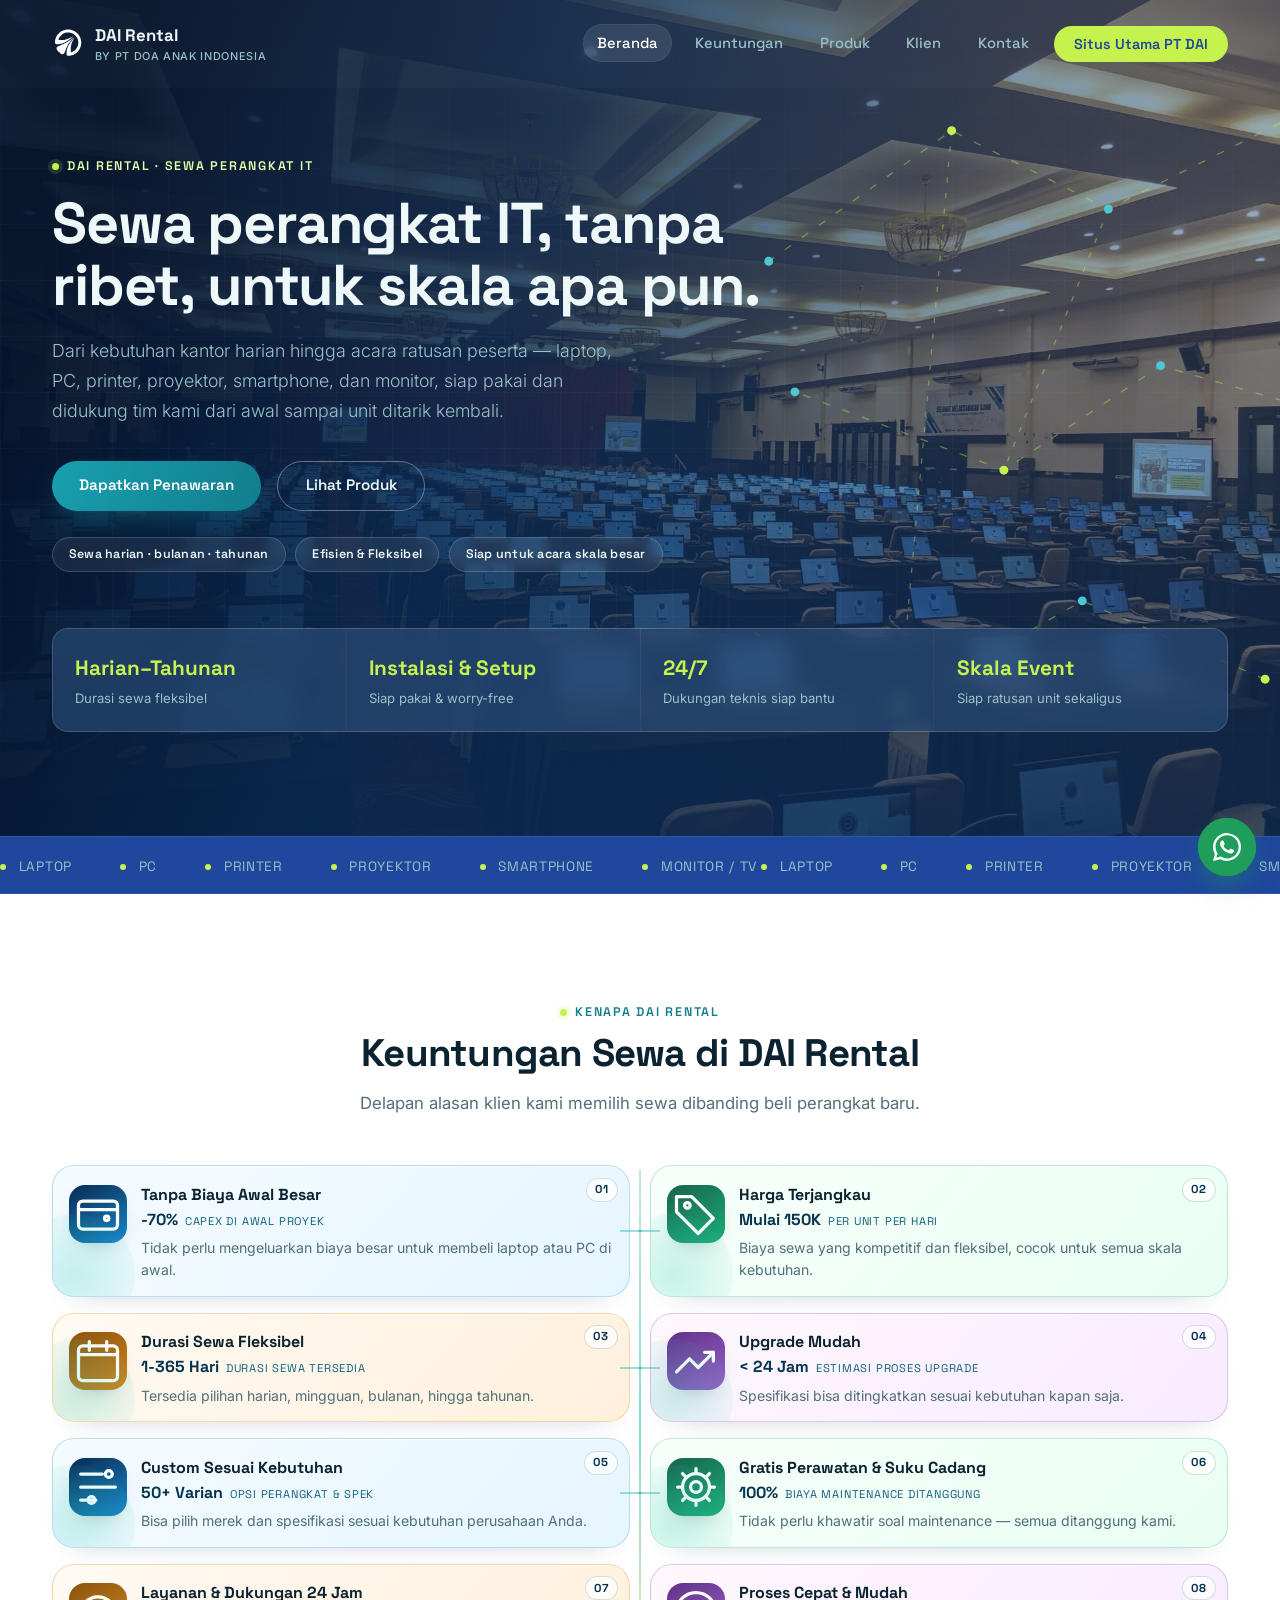
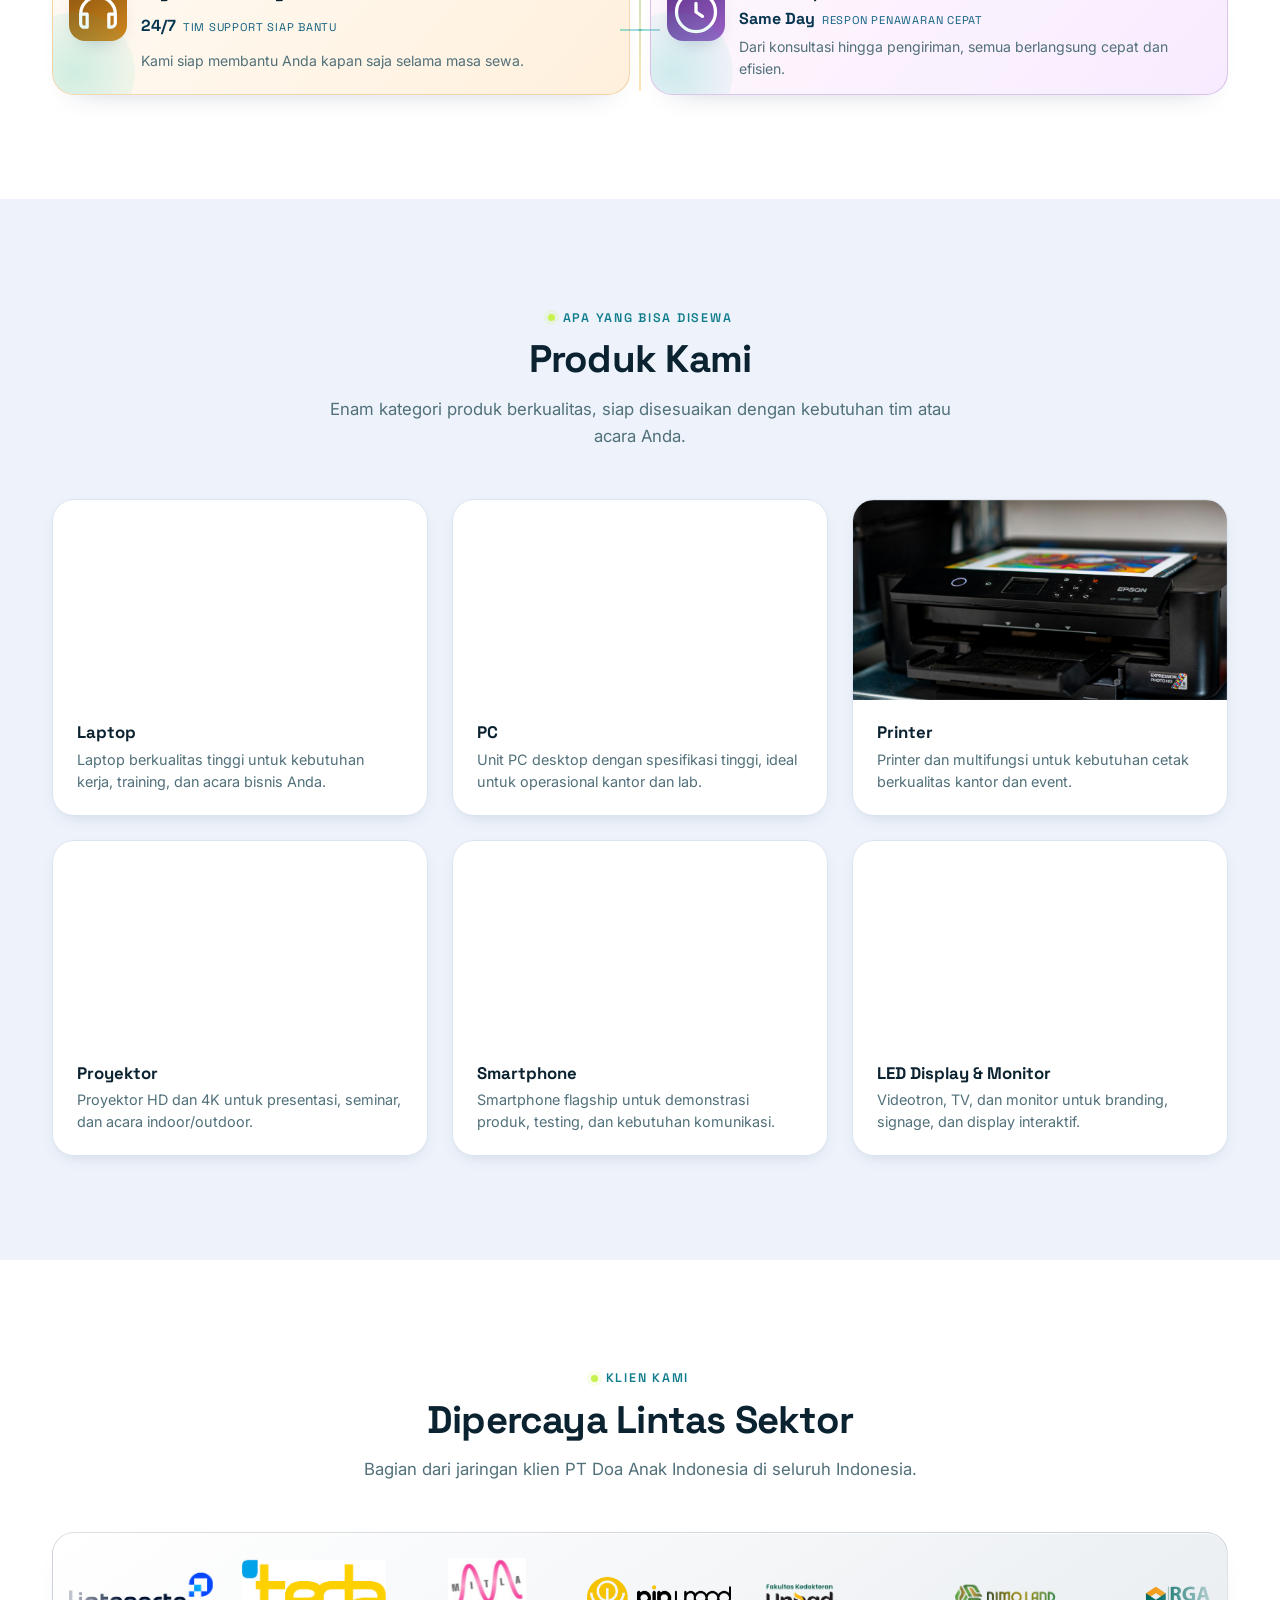
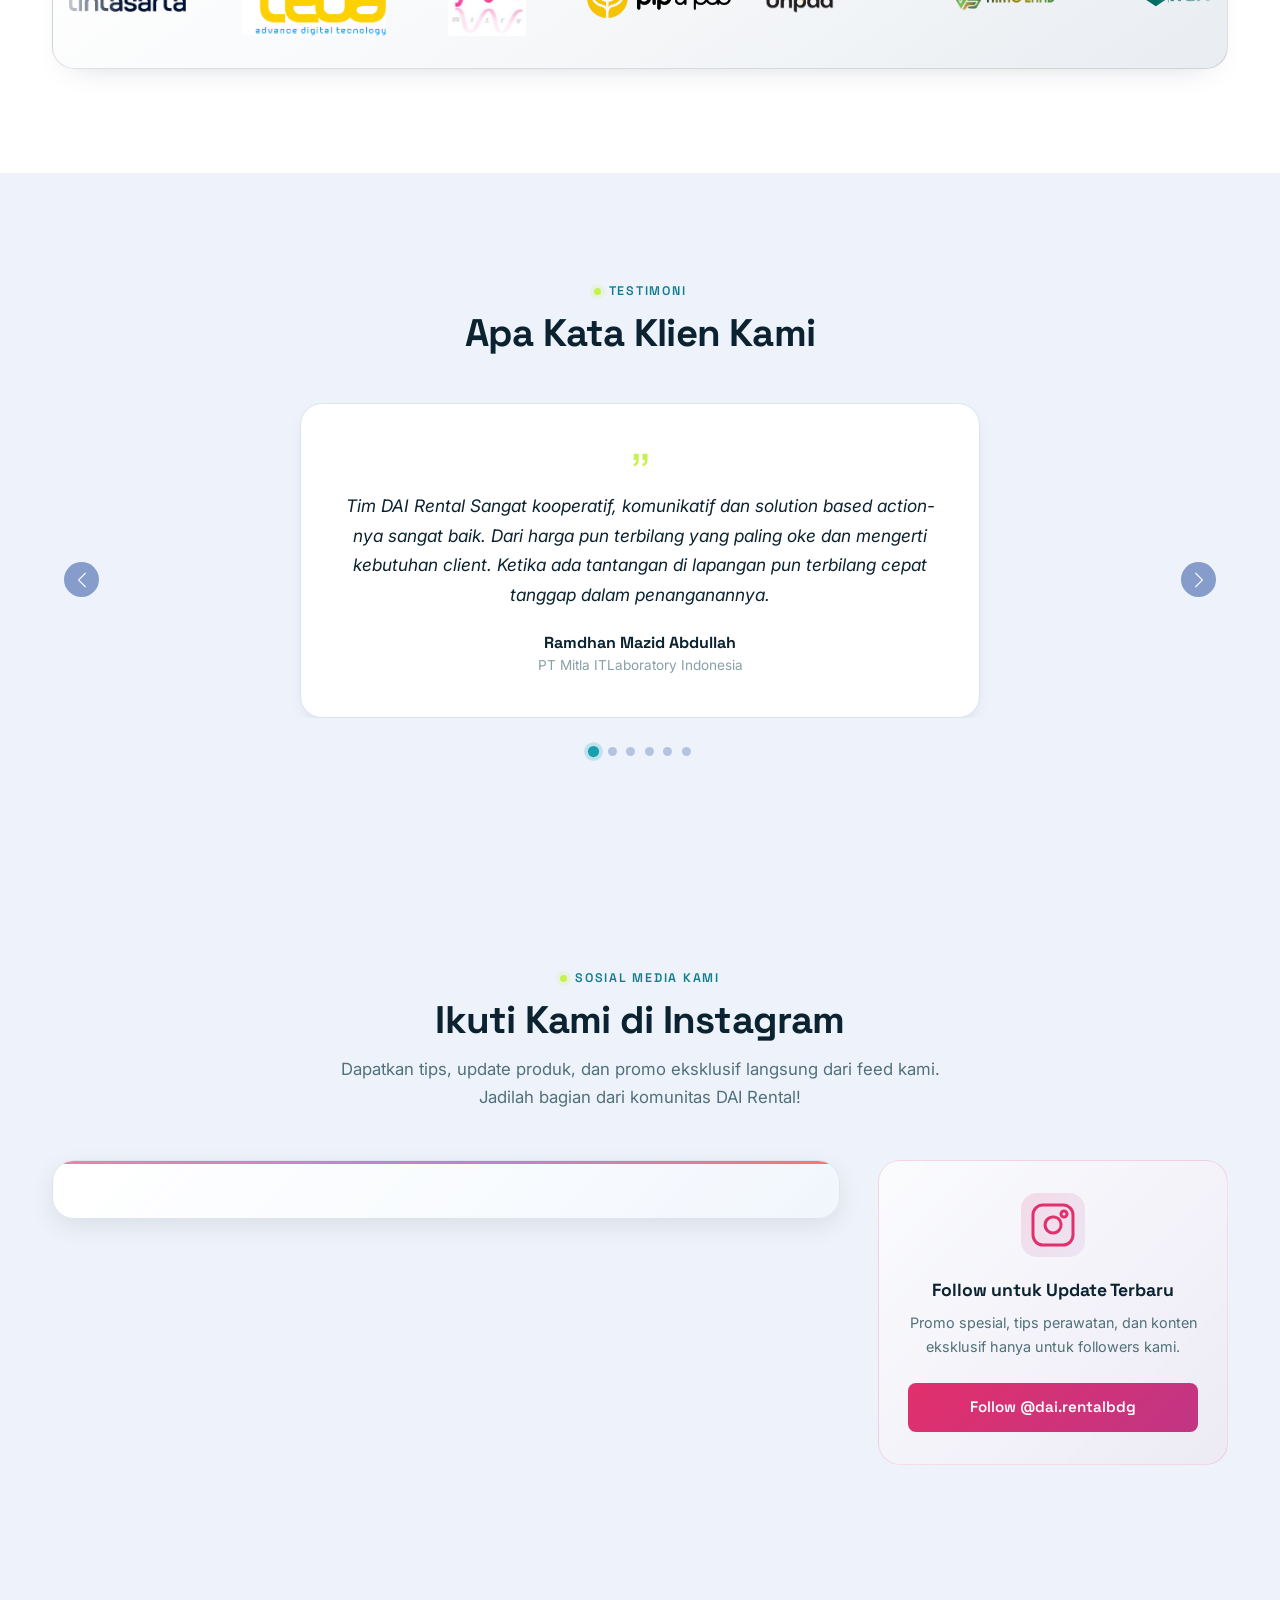
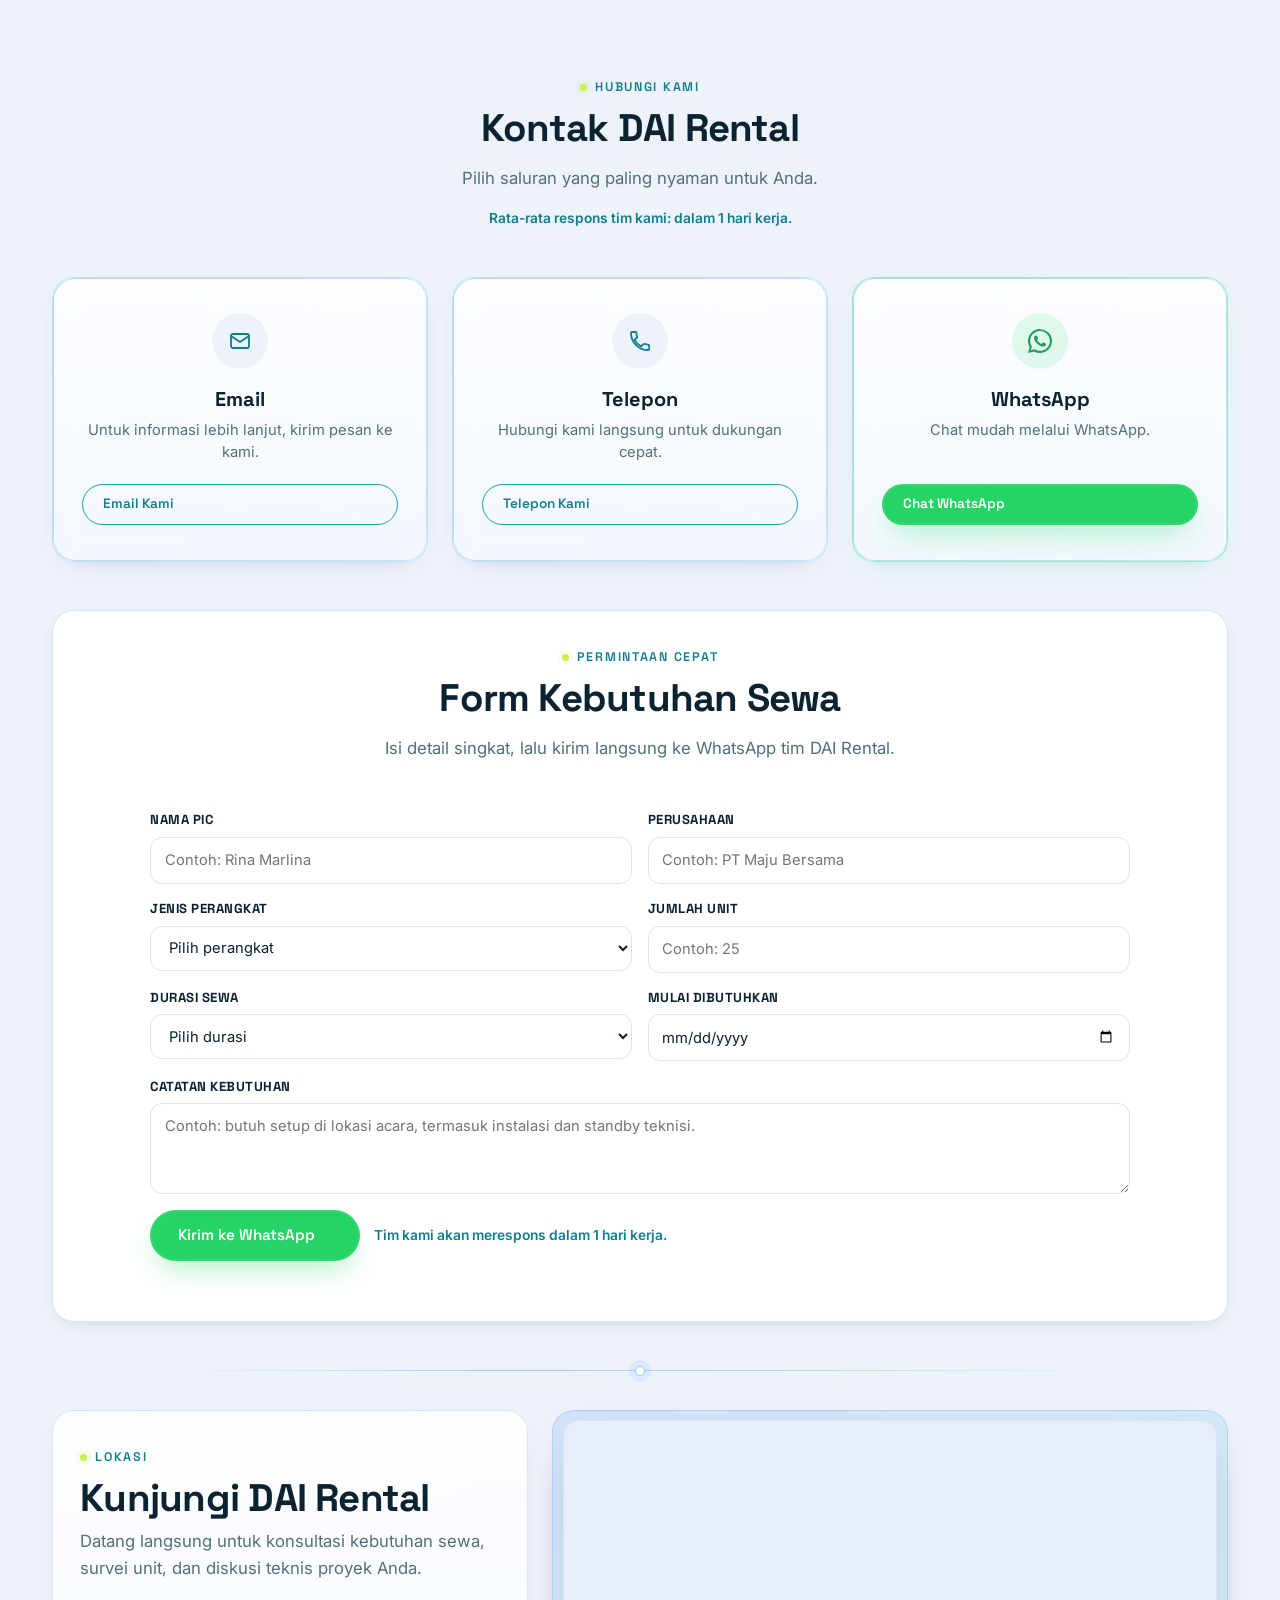
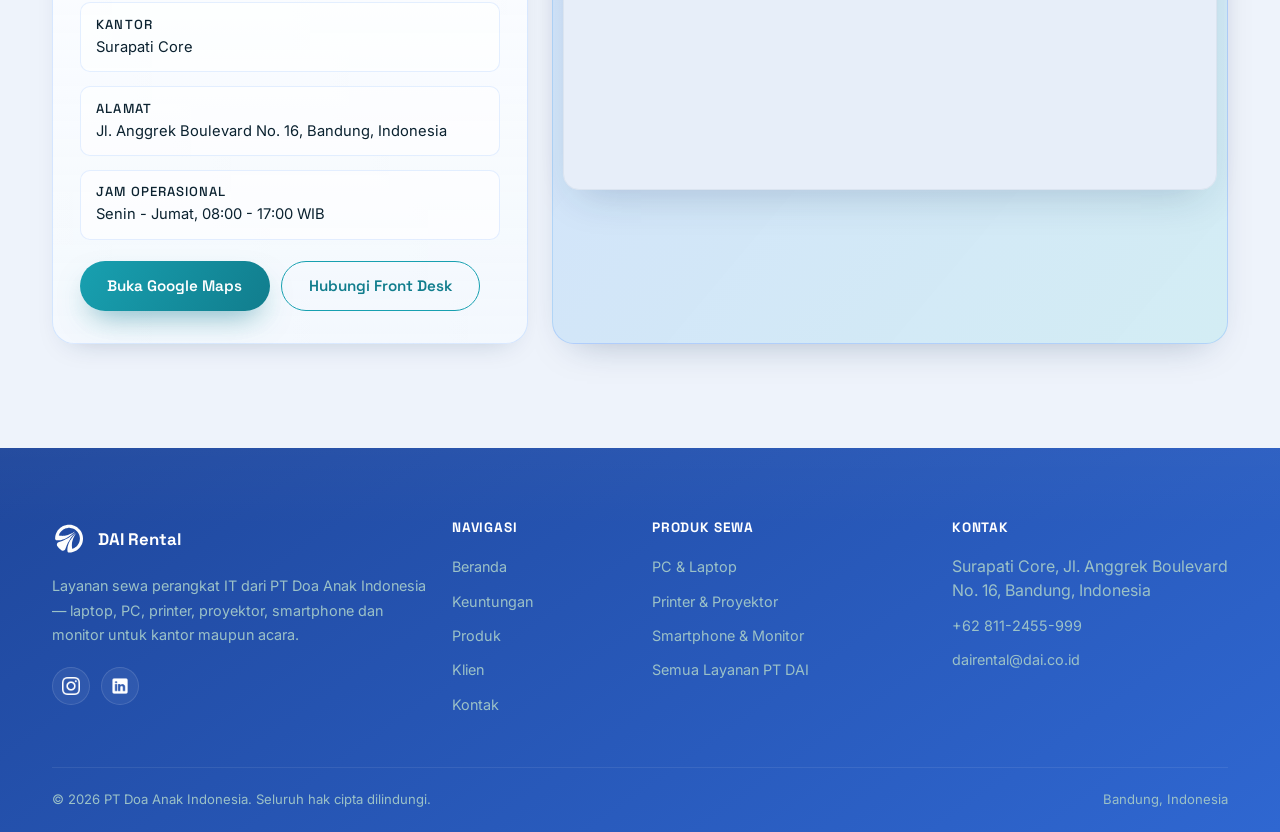
==== dairental.html @ af17e1f3 "Initial Commit" ====
<!DOCTYPE html>
<html lang="id">
<head>
<meta charset="UTF-8">
<meta name="viewport" content="width=device-width, initial-scale=1.0">
<meta name="description" content="Sewa perangkat IT seperti laptop, PC, printer, proyektor, smartphone dan monitor dari PT Doa Anak Indonesia. Sewa harian, bulanan, hingga tahunan di Bandung.">
<meta property="og:title" content="DAI Rental | PT Doa Anak Indonesia">
<meta property="og:description" content="Sewa perangkat IT dari PT DAI — solusi terpercaya untuk kantor dan acara Anda.">
<title>DAI Rental | Sewa Laptop, PC, Printer &amp; Proyektor — Harian, Bulanan, Tahunan</title>
<link rel="icon" href="assets/img/DAI Logo-01.png" type="image/x-icon">

<link rel="preconnect" href="https://fonts.googleapis.com">
<link rel="preconnect" href="https://fonts.gstatic.com" crossorigin>
<link href="https://cdn.jsdelivr.net/npm/bootstrap@5.3.3/dist/css/bootstrap.min.css" rel="stylesheet">
<link href="https://cdn.jsdelivr.net/npm/aos@2.3.4/dist/aos.css" rel="stylesheet">
<link rel="stylesheet" href="assets/css/main.css">
</head>
<body class="page-rental">
<a class="skip-link" href="#main">Lewati ke konten</a>

<!-- ============ NAVBAR ============ -->
<nav class="navbar navbar-expand-lg fixed-top dai-nav">
  <div class="container">
    <a class="navbar-brand" href="index.html">
      <img src="assets/img/Logo-DAI.svg" alt="Logo PT DAI" height="36">
      <span>DAI Rental<small>by PT Doa Anak Indonesia</small></span>
    </a>
    <button class="navbar-toggler" type="button" data-bs-toggle="collapse" data-bs-target="#navbarNav" aria-label="Toggle navigation">
      <span class="navbar-toggler-icon"></span>
    </button>
    <div class="collapse navbar-collapse" id="navbarNav">
      <ul class="navbar-nav ms-auto align-items-lg-center">
        <li class="nav-item"><a class="nav-link" href="#home">Beranda</a></li>
        <li class="nav-item"><a class="nav-link" href="#keuntungan">Keuntungan</a></li>
        <li class="nav-item"><a class="nav-link" href="#product">Produk</a></li>
        <li class="nav-item"><a class="nav-link" href="#clients">Klien</a></li>
        <li class="nav-item"><a class="nav-link" href="#contact">Kontak</a></li>
        <li class="nav-item"><a class="btn-cta" href="index.html">Situs Utama PT DAI</a></li>
      </ul>
    </div>
  </div>
</nav>

<main id="main">
<!-- ============ HERO ============ -->
<section id="home" class="hero">
  <div class="hero-bg-photo hero-overlay-rental" style="background-image:url('assets/img/rent.jpg');"></div>
  <div class="hero-grid"></div>
  <svg class="hero-net" viewBox="0 0 560 640" style="right:-30px; top:0; width:min(48vw,560px); height:100%; transform:scaleX(-1);" preserveAspectRatio="xMidYMid slice" aria-hidden="true">
    <path class="flow" d="M60 80 L220 160 L340 100 L480 200"/>
    <path class="flow" d="M40 320 L180 280 L300 360 L460 300"/>
    <path class="flow" d="M100 520 L240 460 L380 540 L500 480"/>
    <path d="M220 160 L300 360" stroke-dasharray="4 8"/>
    <path d="M340 100 L380 540" stroke-dasharray="4 8"/>
    <circle class="nd pulse" cx="60" cy="80" r="3.4"/>
    <circle class="nd alt pulse" cx="220" cy="160" r="3.4"/>
    <circle class="nd pulse" cx="340" cy="100" r="3.4"/>
    <circle class="nd alt pulse" cx="480" cy="200" r="3.4"/>
    <circle class="nd pulse" cx="40" cy="320" r="3.4"/>
    <circle class="nd alt pulse" cx="180" cy="280" r="3.4"/>
    <circle class="nd pulse" cx="300" cy="360" r="3.4"/>
    <circle class="nd alt pulse" cx="460" cy="300" r="3.4"/>
    <circle class="nd pulse" cx="100" cy="520" r="3.4"/>
    <circle class="nd alt pulse" cx="240" cy="460" r="3.4"/>
    <circle class="nd pulse" cx="380" cy="540" r="3.4"/>
    <circle class="nd alt pulse" cx="500" cy="480" r="3.4"/>
  </svg>

  <div class="container hero-inner">
    <div class="row">
      <div class="col-lg-8" data-aos="fade-up">
        <span class="eyebrow on-dark">DAI Rental · Sewa Perangkat IT</span>
        <h1>Sewa perangkat IT, tanpa ribet, untuk skala apa pun.</h1>
        <p class="lead">Dari kebutuhan kantor harian hingga acara ratusan peserta — laptop, PC, printer, proyektor, smartphone, dan monitor, siap pakai dan didukung tim kami dari awal sampai unit ditarik kembali.</p>
        <div class="hero-ctas">
          <a href="https://wa.me/628112455999" target="_blank" rel="noopener" class="btn btn-grad">Dapatkan Penawaran</a>
          <a href="#product" class="btn btn-outline-onDark">Lihat Produk</a>
        </div>
        <div class="hero-kicker-row">
          <span class="kicker-chip">Sewa harian · bulanan · tahunan</span>
          <span class="kicker-chip">Efisien &amp; Fleksibel</span>
          <span class="kicker-chip">Siap untuk acara skala besar</span>
        </div>
      </div>
    </div>

    <div class="stat-strip" data-aos="fade-up" data-aos-delay="100">
      <div class="stat-row">
        <div class="stat-cell">
          <div class="stat-num" style="font-size:1.3rem;">Harian–Tahunan</div>
          <div class="stat-label">Durasi sewa fleksibel</div>
        </div>
        <div class="stat-cell">
          <div class="stat-num" style="font-size:1.3rem;">Instalasi &amp; Setup</div>
          <div class="stat-label">Siap pakai &amp; worry-free</div>
        </div>
        <div class="stat-cell">
          <div class="stat-num" style="font-size:1.3rem;">24/7</div>
          <div class="stat-label">Dukungan teknis siap bantu</div>
        </div>
        <div class="stat-cell">
          <div class="stat-num" style="font-size:1.3rem;">Skala Event</div>
          <div class="stat-label">Siap ratusan unit sekaligus</div>
        </div>
      </div>
    </div>
  </div>
</section>

<div class="ticker-wrap" aria-hidden="true">
  <div class="ticker-track">
    <span>Laptop</span>
    <span>PC</span>
    <span>Printer</span>
    <span>Proyektor</span>
    <span>Smartphone</span>
    <span>Monitor / TV</span>
  </div>
</div>

<!-- ============ KEUNTUNGAN ============ -->
<section id="keuntungan" class="section">
  <div class="container">
    <div class="section-head center" data-aos="fade-up">
      <span class="eyebrow">Kenapa DAI Rental</span>
      <h2 class="section-title">Keuntungan Sewa di DAI Rental</h2>
      <p class="section-sub">Delapan alasan klien kami memilih sewa dibanding beli perangkat baru.</p>
    </div>

    <div class="page-rental__benefits-grid">
      <div class="benefit-item" data-aos="fade-up">
        <div class="benefit-card">
          <div class="benefit-icon">
            <svg width="52" height="52" viewBox="0 0 24 24" stroke="currentColor" stroke-width="1.5" stroke-linecap="round" stroke-linejoin="round" fill="none"><rect x="3" y="6" width="18" height="13" rx="2"/><path d="M3 10h18"/><circle cx="16" cy="14" r="1"/></svg>
          </div>
          <h6>Tanpa Biaya Awal Besar</h6>
          <div class="benefit-metric"><strong>-70%</strong><span>CapEx di awal proyek</span></div>
          <p>Tidak perlu mengeluarkan biaya besar untuk membeli laptop atau PC di awal.</p>
        </div>
      </div>
      <div class="benefit-item" data-aos="fade-up" data-aos-delay="60">
        <div class="benefit-card">
          <div class="benefit-icon">
            <svg width="52" height="52" viewBox="0 0 24 24" stroke="currentColor" stroke-width="1.5" stroke-linecap="round" stroke-linejoin="round" fill="none"><path d="M3 11V4h7l10 10-7 7L3 11z"/><circle cx="8" cy="8" r="1.3"/></svg>
          </div>
          <h6>Harga Terjangkau</h6>
          <div class="benefit-metric"><strong>Mulai 150K</strong><span>per unit per hari</span></div>
          <p>Biaya sewa yang kompetitif dan fleksibel, cocok untuk semua skala kebutuhan.</p>
        </div>
      </div>
      <div class="benefit-item" data-aos="fade-up" data-aos-delay="120">
        <div class="benefit-card">
          <div class="benefit-icon">
            <svg width="52" height="52" viewBox="0 0 24 24" stroke="currentColor" stroke-width="1.5" stroke-linecap="round" stroke-linejoin="round" fill="none"><rect x="3" y="5" width="18" height="16" rx="2"/><path d="M3 9h18M8 3v4M16 3v4"/></svg>
          </div>
          <h6>Durasi Sewa Fleksibel</h6>
          <div class="benefit-metric"><strong>1-365 Hari</strong><span>durasi sewa tersedia</span></div>
          <p>Tersedia pilihan harian, mingguan, bulanan, hingga tahunan.</p>
        </div>
      </div>
      <div class="benefit-item" data-aos="fade-up">
        <div class="benefit-card">
          <div class="benefit-icon">
            <svg width="52" height="52" viewBox="0 0 24 24" stroke="currentColor" stroke-width="1.5" stroke-linecap="round" stroke-linejoin="round" fill="none"><path d="M3 17l6-6 4 4 7-7"/><path d="M16 8h4v4"/></svg>
          </div>
          <h6>Upgrade Mudah</h6>
          <div class="benefit-metric"><strong>< 24 Jam</strong><span>estimasi proses upgrade</span></div>
          <p>Spesifikasi bisa ditingkatkan sesuai kebutuhan kapan saja.</p>
        </div>
      </div>
      <div class="benefit-item" data-aos="fade-up" data-aos-delay="60">
        <div class="benefit-card">
          <div class="benefit-icon">
            <svg width="52" height="52" viewBox="0 0 24 24" stroke="currentColor" stroke-width="1.5" stroke-linecap="round" stroke-linejoin="round" fill="none"><path d="M4 6h10M4 12h16M4 18h7"/><circle cx="17" cy="6" r="1.6"/><circle cx="9" cy="18" r="1.6"/></svg>
          </div>
          <h6>Custom Sesuai Kebutuhan</h6>
          <div class="benefit-metric"><strong>50+ Varian</strong><span>opsi perangkat & spek</span></div>
          <p>Bisa pilih merek dan spesifikasi sesuai kebutuhan perusahaan Anda.</p>
        </div>
      </div>
      <div class="benefit-item" data-aos="fade-up" data-aos-delay="120">
        <div class="benefit-card">
          <div class="benefit-icon">
            <svg width="52" height="52" viewBox="0 0 24 24" stroke="currentColor" stroke-width="1.5" stroke-linecap="round" stroke-linejoin="round" fill="none"><circle cx="12" cy="12" r="2.5"/><path d="M12 3.5v2.2M12 18.3v2.2M20.5 12h-2.2M5.7 12H3.5M18.2 5.8l-1.6 1.6M7.4 16.6l-1.6 1.6M18.2 18.2l-1.6-1.6M7.4 7.4L5.8 5.8"/><circle cx="12" cy="12" r="6.2"/></svg>
          </div>
          <h6>Gratis Perawatan &amp; Suku Cadang</h6>
          <div class="benefit-metric"><strong>100%</strong><span>biaya maintenance ditanggung</span></div>
          <p>Tidak perlu khawatir soal maintenance — semua ditanggung kami.</p>
        </div>
      </div>
      <div class="benefit-item" data-aos="fade-up">
        <div class="benefit-card">
          <div class="benefit-icon">
            <svg width="52" height="52" viewBox="0 0 24 24" stroke="currentColor" stroke-width="1.5" stroke-linecap="round" stroke-linejoin="round" fill="none"><path d="M4 13a8 8 0 1 1 16 0v4a2 2 0 0 1-2 2h-1v-6h3"/><path d="M4 17v-4h3v6H5a2 2 0 0 1-1-2z"/></svg>
          </div>
          <h6>Layanan &amp; Dukungan 24 Jam</h6>
          <div class="benefit-metric"><strong>24/7</strong><span>tim support siap bantu</span></div>
          <p>Kami siap membantu Anda kapan saja selama masa sewa.</p>
        </div>
      </div>
      <div class="benefit-item" data-aos="fade-up" data-aos-delay="60">
        <div class="benefit-card">
          <div class="benefit-icon">
            <svg width="52" height="52" viewBox="0 0 24 24" stroke="currentColor" stroke-width="1.5" stroke-linecap="round" stroke-linejoin="round" fill="none"><circle cx="12" cy="12" r="9"/><path d="M12 8v4l3 2"/></svg>
          </div>
          <h6>Proses Cepat &amp; Mudah</h6>
          <div class="benefit-metric"><strong>Same Day</strong><span>respon penawaran cepat</span></div>
          <p>Dari konsultasi hingga pengiriman, semua berlangsung cepat dan efisien.</p>
        </div>
      </div>
    </div>
  </div>
</section>

<!-- ============ PRODUK ============ -->
<section id="product" class="section section-alt">
  <div class="container">
    <div class="section-head center" data-aos="fade-up">
      <span class="eyebrow">Apa Yang Bisa Disewa</span>
      <h2 class="section-title">Produk Kami</h2>
      <p class="section-sub">Enam kategori produk berkualitas, siap disesuaikan dengan kebutuhan tim atau acara Anda.</p>
    </div>

    <div class="row g-4">
      <div class="col-md-6 col-lg-4" data-aos="fade-up">
        <div class="product-card">
          <div class="pc-media"><img src="assets/img/laptop_new.jpg" alt="Sewa Laptop" loading="lazy" decoding="async"></div>
          <div class="pc-body">
            <h5>Laptop</h5>
            <p>Laptop berkualitas tinggi untuk kebutuhan kerja, training, dan acara bisnis Anda.</p>
          </div>
        </div>
      </div>
      <div class="col-md-6 col-lg-4" data-aos="fade-up" data-aos-delay="60">
        <div class="product-card">
          <div class="pc-media"><img src="assets/img/pc_new.jpg" alt="Sewa PC" loading="lazy" decoding="async"></div>
          <div class="pc-body">
            <h5>PC</h5>
            <p>Unit PC desktop dengan spesifikasi tinggi, ideal untuk operasional kantor dan lab.</p>
          </div>
        </div>
      </div>
      <div class="col-md-6 col-lg-4" data-aos="fade-up" data-aos-delay="120">
        <div class="product-card">
          <div class="pc-media"><img src="assets/img/printer_new.jpg" alt="Sewa Printer" loading="lazy" decoding="async"></div>
          <div class="pc-body">
            <h5>Printer</h5>
            <p>Printer dan multifungsi untuk kebutuhan cetak berkualitas kantor dan event.</p>
          </div>
        </div>
      </div>
      <div class="col-md-6 col-lg-4" data-aos="fade-up" data-aos-delay="180">
        <div class="product-card">
          <div class="pc-media"><img src="assets/img/projector_new.jpg" alt="Sewa Proyektor" loading="lazy" decoding="async"></div>
          <div class="pc-body">
            <h5>Proyektor</h5>
            <p>Proyektor HD dan 4K untuk presentasi, seminar, dan acara indoor/outdoor.</p>
          </div>
        </div>
      </div>
      <div class="col-md-6 col-lg-4" data-aos="fade-up" data-aos-delay="240">
        <div class="product-card">
          <div class="pc-media"><img src="assets/img/smartphone_new.jpg" alt="Sewa Smartphone" loading="lazy" decoding="async"></div>
          <div class="pc-body">
            <h5>Smartphone</h5>
            <p>Smartphone flagship untuk demonstrasi produk, testing, dan kebutuhan komunikasi.</p>
          </div>
        </div>
      </div>
      <div class="col-md-6 col-lg-4" data-aos="fade-up" data-aos-delay="300">
        <div class="product-card">
          <div class="pc-media"><img src="assets/img/ledd.jpg" alt="Sewa LED Display Videotron TV Monitor" loading="lazy" decoding="async"></div>
          <div class="pc-body">
            <h5>LED Display &amp; Monitor</h5>
            <p>Videotron, TV, dan monitor untuk branding, signage, dan display interaktif.</p>
          </div>
        </div>
      </div>
    </div>
  </div>
</section>

<!-- ============ CLIENTS ============ -->
<section id="clients" class="section">
  <div class="container">
    <div class="section-head center" data-aos="fade-up">
      <span class="eyebrow">Klien Kami</span>
      <h2 class="section-title">Dipercaya Lintas Sektor</h2>
      <p class="section-sub">Bagian dari jaringan klien PT Doa Anak Indonesia di seluruh Indonesia.</p>
    </div>

    <div class="client-panel" data-aos="fade-up">
      <div class="scroll-row-wrapper">
        <div class="scroll-row">
          <div class="scroll-track">
            <img src="assets/img/clients/LA.png" alt="Lintasarta" loading="lazy">
            <img src="assets/img/clients/teda.png" alt="Teda" loading="lazy">
            <img src="assets/img/clients-dairental/mitla.jpg" alt="Mitla" loading="lazy">
            <img src="assets/img/clients-dairental/pip-logo.png" alt="PIP" loading="lazy">
            <img src="assets/img/clients-dairental/logo-fk-unpad.png" alt="FK Unpad" loading="lazy">
            <img src="assets/img/clients-dairental/nimo.png" alt="Nimo" loading="lazy">
            <img src="assets/img/clients-dairental/rga.png" alt="RGA" loading="lazy">
            <img src="assets/img/clients-dairental/krs.png" alt="KRS" loading="lazy">
            <img src="assets/img/clients-dairental/Barrans.svg" alt="Barrans" loading="lazy">
          </div>
        </div>
      </div>
    </div>
  </div>
</section>

<!-- ============ TESTIMONIAL ============ -->
<section id="testimonial" class="section section-alt">
  <div class="container">
    <div class="section-head center" data-aos="fade-up">
      <span class="eyebrow">Testimoni</span>
      <h2 class="section-title">Apa Kata Klien Kami</h2>
    </div>

    <div id="testimonialCarousel" class="carousel slide" data-bs-ride="carousel" data-bs-interval="5000" data-aos="fade-up">
      <div class="carousel-inner">
        <div class="carousel-item active">
          <div class="testi-card">
            <div class="testi-quote">
              <svg width="30" height="30" viewBox="0 0 24 24" fill="currentColor"><path d="M7 7h4v5c0 3-2 5-4 5v-2c1 0 2-1 2-3H7V7z"/><path d="M14 7h4v5c0 3-2 5-4 5v-2c1 0 2-1 2-3h-2V7z"/></svg>
            </div>
            <p class="quote"> Tim DAI Rental Sangat kooperatif, komunikatif dan solution based action-nya sangat baik. Dari harga pun terbilang yang paling oke dan mengerti kebutuhan client. Ketika ada tantangan di lapangan pun terbilang cepat tanggap dalam penanganannya.</p>
            <div class="name">Ramdhan Mazid Abdullah</div>
            <div class="org">PT Mitla ITLaboratory Indonesia</div>
          </div>
        </div>
        <div class="carousel-item">
          <div class="testi-card">
            <div class="testi-quote">
              <svg width="30" height="30" viewBox="0 0 24 24" fill="currentColor"><path d="M7 7h4v5c0 3-2 5-4 5v-2c1 0 2-1 2-3H7V7z"/><path d="M14 7h4v5c0 3-2 5-4 5v-2c1 0 2-1 2-3h-2V7z"/></svg>
            </div>
            <p class="quote">Sebagai user DAI Rental, KRS sangat puas bekerja sama. Produk laptopnya sesuai spek dan kondisi mulus, harga sewanya kompetitif, pelayanan timnya responsif & ramah. Untuk aftersales/support juga cepat tanggap saat kami butuh bantuan teknis. Sangat direkomendasikan untuk kebutuhan sewa laptop.</p>
            <div class="name">Angelita</div>
            <div class="org">PT Kasih Rajawali Sejahtera</div>
          </div>
        </div>
        <div class="carousel-item">
          <div class="testi-card">
            <div class="testi-quote">
              <svg width="30" height="30" viewBox="0 0 24 24" fill="currentColor"><path d="M7 7h4v5c0 3-2 5-4 5v-2c1 0 2-1 2-3H7V7z"/><path d="M14 7h4v5c0 3-2 5-4 5v-2c1 0 2-1 2-3h-2V7z"/></svg>
            </div>
            <p class="quote">Semuanya oke, terutama pelayanannya DAI Rental oke pisan.</p>
            <div class="name">Ina Mariyana</div>
            <div class="org">Fakultas Kedokteran Unpad</div>
          </div>
        </div>
        <div class="carousel-item">
          <div class="testi-card">
            <div class="testi-quote">
              <svg width="30" height="30" viewBox="0 0 24 24" fill="currentColor"><path d="M7 7h4v5c0 3-2 5-4 5v-2c1 0 2-1 2-3H7V7z"/><path d="M14 7h4v5c0 3-2 5-4 5v-2c1 0 2-1 2-3h-2V7z"/></svg>
            </div>
            <p class="quote">Untuk product DAI Rental oke ya sesuai dengan yang kita minta, untuk harga juga masih terjangkau, dan kualitas pelayanan dan support after salesnya sih yang mantep bgt. Kalo kita butuh percepatan dan urgent butuh replace laptop, mudah bgt dan sangat full support. All teamnya best bgt. Thank you.</p>
            <div class="name">Mega Nur Khotimah</div>
            <div class="org">PT Aplikanusa Lintasarta</div>
          </div>
        </div>
        <div class="carousel-item">
          <div class="testi-card">
            <div class="testi-quote">
              <svg width="30" height="30" viewBox="0 0 24 24" fill="currentColor"><path d="M7 7h4v5c0 3-2 5-4 5v-2c1 0 2-1 2-3H7V7z"/><path d="M14 7h4v5c0 3-2 5-4 5v-2c1 0 2-1 2-3h-2V7z"/></svg>
            </div>
            <p class="quote">PT RGA sangat puas dengan layanan sewa laptop yang diberikan oleh DAI Rental. Laptop yang disediakan memiliki kondisi yang sangat baik, spesifikasi sesuai kebutuhan, serta siap digunakan tanpa kendala. Proses pengiriman dan instalasi berlangsung tepat waktu, didukung oleh tim yang profesional, responsif, dan komunikatif dalam menangani setiap kebutuhan kami. Selama masa penggunaan, kualitas perangkat tetap terjaga dengan baik dan dukungan teknis yang diberikan sangat membantu apabila diperlukan. Pelayanan yang cepat, ramah, dan berorientasi pada kepuasan pelanggan menjadi nilai tambah yang kami apresiasi. Kami merekomendasikan DAI Rental sebagai mitra terpercaya untuk kebutuhan sewa laptop perusahaan. Terima kasih atas pelayanan yang sangat memuaskan. Rating: &#9733;&#9733;&#9733;&#9733;&#9733; (5/5).</p>
            <div class="name">Luhtfi Nur Yusran</div>
            <div class="org">PT Reksa Griya Antam</div>
          </div>
        </div>
        <div class="carousel-item">
          <div class="testi-card">
            <div class="testi-quote">
              <svg width="30" height="30" viewBox="0 0 24 24" fill="currentColor"><path d="M7 7h4v5c0 3-2 5-4 5v-2c1 0 2-1 2-3H7V7z"/><path d="M14 7h4v5c0 3-2 5-4 5v-2c1 0 2-1 2-3h-2V7z"/></svg>
            </div>
            <p class="quote">Mewakili tim PIP, kami sangat merekomendasikan layanan penyewaan laptop dari DAI Rental. Kami menerima unit laptop dengan kualitas yang sangat baik, rapi, dan bersih. Selama masa penyewaan, perangkat dapat digunakan dengan maksimal dan hampir tidak ada kendala teknis sama sekali. Kami juga sangat mengapresiasi pelayanan dari tim DAI Rental. Para PIC melayani dengan sangat ramah, baik, dan sopan. Dukungan aftersales juga luar biasa; teknisi sangat responsif, cekatan, dan ahli di bidangnya. Ditambah lagi, harga sewa yang ditawarkan cukup murah dan sangat terjangkau untuk menunjang berbagai kebutuhan operasional kantor.</p>
            <div class="name">Muhammad Luthfi Ramadhan</div>
            <div class="org">PT Pijar Integra Psikologi Unpad</div>
          </div>
        </div>
      </div>
      <div class="carousel-indicators">
        <button type="button" data-bs-target="#testimonialCarousel" data-bs-slide-to="0" class="active" aria-current="true" aria-label="Testimoni 1"></button>
        <button type="button" data-bs-target="#testimonialCarousel" data-bs-slide-to="1" aria-label="Testimoni 2"></button>
        <button type="button" data-bs-target="#testimonialCarousel" data-bs-slide-to="2" aria-label="Testimoni 3"></button>
        <button type="button" data-bs-target="#testimonialCarousel" data-bs-slide-to="3" aria-label="Testimoni 4"></button>
        <button type="button" data-bs-target="#testimonialCarousel" data-bs-slide-to="4" aria-label="Testimoni 5"></button>
        <button type="button" data-bs-target="#testimonialCarousel" data-bs-slide-to="5" aria-label="Testimoni 6"></button>
      </div>
      <button class="carousel-control-prev" type="button" data-bs-target="#testimonialCarousel" data-bs-slide="prev">
        <span class="carousel-control-prev-icon" aria-hidden="true"></span>
        <span class="visually-hidden">Sebelumnya</span>
      </button>
      <button class="carousel-control-next" type="button" data-bs-target="#testimonialCarousel" data-bs-slide="next">
        <span class="carousel-control-next-icon" aria-hidden="true"></span>
        <span class="visually-hidden">Berikutnya</span>
      </button>
    </div>
  </div>
</section>

<!-- ============ INSTAGRAM ============ -->
<section id="instagram" class="section section-alt">
  <div class="container">
    <div class="section-head center" data-aos="fade-up">
      <span class="eyebrow">Sosial Media Kami</span>
      <h2 class="section-title">Ikuti Kami di Instagram</h2>
      <p class="section-sub">Dapatkan tips, update produk, dan promo eksklusif langsung dari feed kami. Jadilah bagian dari komunitas DAI Rental!</p>
    </div>
    <div class="page-rental__instagram-wrapper" data-aos="fade-up">
      <div class="ig-panel">
        <script src="https://static.elfsight.com/platform/platform.js" async></script>
        <div class="elfsight-app-0317ec76-8f4c-4ab8-8a18-1358bdfbc14c" data-elfsight-app-lazy></div>
      </div>
      <div class="ig-cta" data-aos="fade-up" data-aos-delay="200">
        <div class="ig-cta-card">
          <div class="ig-cta-icon">
            <svg width="48" height="48" viewBox="0 0 24 24" fill="none" stroke="currentColor" stroke-width="1.5" stroke-linecap="round" stroke-linejoin="round"><rect x="2" y="2" width="20" height="20" rx="5" ry="5"/><path d="M16 11.37A4 4 0 1 1 12.63 8 4 4 0 0 1 16 11.37z"/><circle cx="17.5" cy="6.5" r="1.5"/></svg>
          </div>
          <h6>Follow untuk Update Terbaru</h6>
          <p>Promo spesial, tips perawatan, dan konten eksklusif hanya untuk followers kami.</p>
          <a href="https://www.instagram.com/dai.rentalbdg/" target="_blank" rel="noopener" class="btn btn-ig">Follow @dai.rentalbdg</a>
        </div>
      </div>
    </div>
  </div>
</section>

<!-- ============ CONTACT ============ -->
<section id="contact" class="section section-alt">
  <div class="container">
    <div class="section-head center" data-aos="fade-up">
      <span class="eyebrow">Hubungi Kami</span>
      <h2 class="section-title">Kontak DAI Rental</h2>
      <p class="section-sub">Pilih saluran yang paling nyaman untuk Anda.</p>
      <p class="contact-response-note">Rata-rata respons tim kami: dalam 1 hari kerja.</p>
    </div>

    <div class="row g-4 justify-content-center">
      <div class="col-md-4" data-aos="fade-up">
        <div class="contact-card">
          <div class="contact-icon">
            <svg width="24" height="24" viewBox="0 0 24 24" stroke="currentColor" stroke-width="1.8" stroke-linecap="round" stroke-linejoin="round" fill="none"><rect x="3" y="5" width="18" height="14" rx="2"/><path d="M3 7l9 6 9-6"/></svg>
          </div>
          <h5>Email</h5>
          <p>Untuk informasi lebih lanjut, kirim pesan ke kami.</p>
          <a href="mailto:dairental@dai.co.id" class="btn btn-outline-brand btn-sm">Email Kami</a>
        </div>
      </div>
      <div class="col-md-4" data-aos="fade-up" data-aos-delay="80">
        <div class="contact-card">
          <div class="contact-icon">
            <svg width="24" height="24" viewBox="0 0 24 24" stroke="currentColor" stroke-width="1.8" stroke-linecap="round" stroke-linejoin="round" fill="none"><path d="M6.6 10.8a15 15 0 0 0 6.6 6.6l2.2-2.2a1 1 0 0 1 1.1-.23c1.1.4 2.4.6 3.7.6.6 0 1 .4 1 1V20a1 1 0 0 1-1 1C10.6 21 3 13.4 3 4a1 1 0 0 1 1-1h3.5c.6 0 1 .4 1 1 0 1.3.2 2.6.6 3.7a1 1 0 0 1-.23 1.1z"/></svg>
          </div>
          <h5>Telepon</h5>
          <p>Hubungi kami langsung untuk dukungan cepat.</p>
          <a href="tel:+628112455999" class="btn btn-outline-brand btn-sm">Telepon Kami</a>
        </div>
      </div>
      <div class="col-md-4" data-aos="fade-up" data-aos-delay="160">
        <div class="contact-card contact-card-primary">
          <div class="contact-icon">
            <svg width="24" height="24" viewBox="0 0 24 24" fill="currentColor" aria-hidden="true"><path d="M17.472 14.382c-.297-.149-1.758-.867-2.03-.967-.273-.099-.471-.148-.67.15-.197.297-.767.966-.94 1.164-.173.199-.347.223-.644.075-.297-.15-1.255-.462-2.39-1.475-.883-.788-1.48-1.761-1.653-2.059-.173-.297-.018-.458.13-.606.134-.133.297-.347.446-.521.151-.172.2-.296.3-.495.099-.198.05-.372-.025-.521-.075-.148-.669-1.611-.916-2.206-.242-.579-.487-.501-.669-.51-.173-.008-.371-.01-.57-.01-.198 0-.52.074-.792.372s-1.04 1.016-1.04 2.479 1.065 2.876 1.213 3.074c.149.198 2.095 3.2 5.076 4.487.709.306 1.263.489 1.694.625.712.227 1.36.195 1.872.118.571-.085 1.758-.719 2.006-1.413.248-.695.248-1.29.173-1.414-.074-.123-.272-.198-.57-.347m-5.421 7.403h-.004a9.87 9.87 0 0 1-5.031-1.378l-.361-.214-3.741.982.998-3.648-.235-.374a9.85 9.85 0 0 1-1.51-5.26c.001-5.45 4.436-9.884 9.887-9.884 2.64 0 5.122 1.03 6.988 2.898a9.869 9.869 0 0 1 2.894 6.99c-.003 5.45-4.437 9.883-9.885 9.883M20.54 3.488A17.41 17.41 0 0 0 12.01 0C5.382 0 .001 5.383 0 12.012c0 2.112.553 4.18 1.604 5.997L0 24l6.11-1.603a11.95 11.95 0 0 0 5.9 1.5h.005c6.628 0 12.01-5.382 12.01-12.013 0-3.206-1.248-6.223-3.516-8.49"/></svg>
          </div>
          <h5>WhatsApp</h5>
          <p>Chat mudah melalui WhatsApp.</p>
          <a href="https://wa.me/628112455999" target="_blank" rel="noopener" class="btn btn-wa btn-sm">Chat WhatsApp</a>
        </div>
      </div>
    </div>

    <div class="rental-form-shell mt-5" data-aos="fade-up">
      <div class="section-head center">
        <span class="eyebrow">Permintaan Cepat</span>
        <h2 class="section-title">Form Kebutuhan Sewa</h2>
        <p class="section-sub">Isi detail singkat, lalu kirim langsung ke WhatsApp tim DAI Rental.</p>
      </div>
      <form id="rentalLeadForm" class="rental-form" novalidate>
        <div class="rental-form-grid">
          <div class="rental-field">
            <label for="leadName">Nama PIC</label>
            <input id="leadName" name="leadName" type="text" required placeholder="Contoh: Rina Marlina">
          </div>
          <div class="rental-field">
            <label for="leadCompany">Perusahaan</label>
            <input id="leadCompany" name="leadCompany" type="text" required placeholder="Contoh: PT Maju Bersama">
          </div>
          <div class="rental-field">
            <label for="leadDevice">Jenis Perangkat</label>
            <select id="leadDevice" name="leadDevice" required>
              <option value="" selected disabled>Pilih perangkat</option>
              <option value="PC / Laptop">PC / Laptop</option>
              <option value="Printer / Proyektor">Printer / Proyektor</option>
              <option value="Smartphone / Monitor">Smartphone / Monitor</option>
              <option value="Lainnya">Lainnya</option>
            </select>
          </div>
          <div class="rental-field">
            <label for="leadQty">Jumlah Unit</label>
            <input id="leadQty" name="leadQty" type="number" min="1" required placeholder="Contoh: 25">
          </div>
          <div class="rental-field">
            <label for="leadDuration">Durasi Sewa</label>
            <select id="leadDuration" name="leadDuration" required>
              <option value="" selected disabled>Pilih durasi</option>
              <option value="Harian">Harian</option>
              <option value="Mingguan">Mingguan</option>
              <option value="Bulanan">Bulanan</option>
              <option value="Tahunan">Tahunan</option>
            </select>
          </div>
          <div class="rental-field">
            <label for="leadStartDate">Mulai Dibutuhkan</label>
            <input id="leadStartDate" name="leadStartDate" type="date" required>
          </div>
          <div class="rental-field rental-field-full">
            <label for="leadNotes">Catatan Kebutuhan</label>
            <textarea id="leadNotes" name="leadNotes" rows="3" placeholder="Contoh: butuh setup di lokasi acara, termasuk instalasi dan standby teknisi."></textarea>
          </div>
        </div>
        <div class="rental-form-actions">
          <button type="submit" class="btn btn-wa">Kirim ke WhatsApp</button>
          <p class="rental-form-note">Tim kami akan merespons dalam 1 hari kerja.</p>
        </div>
        <p id="rentalFormStatus" class="rental-form-status" aria-live="polite"></p>
      </form>
    </div>

    <div class="contact-location-divider" data-aos="fade-up" data-aos-delay="60" aria-hidden="true"></div>

    <div class="location-hub" data-aos="fade-up">
      <div class="row g-4 align-items-stretch">
        <div class="col-lg-5">
          <div class="location-info h-100">
            <span class="eyebrow">Lokasi</span>
            <h2 class="section-title">Kunjungi DAI Rental</h2>
            <p class="section-sub">Datang langsung untuk konsultasi kebutuhan sewa, survei unit, dan diskusi teknis proyek Anda.</p>

            <div class="location-meta">
              <div class="location-meta-item">
                <h6>Kantor</h6>
                <p>Surapati Core</p>
              </div>
              <div class="location-meta-item">
                <h6>Alamat</h6>
                <p>Jl. Anggrek Boulevard No. 16, Bandung, Indonesia</p>
              </div>
              <div class="location-meta-item">
                <h6>Jam Operasional</h6>
                <p>Senin - Jumat, 08:00 - 17:00 WIB</p>
              </div>
            </div>

            <div class="location-actions">
              <a href="https://maps.google.com/?q=PT%20Doa%20Anak%20Indonesia" target="_blank" rel="noopener" class="btn btn-grad">Buka Google Maps</a>
              <a href="tel:+628112455999" class="btn btn-outline-brand">Hubungi Front Desk</a>
            </div>
          </div>
        </div>

        <div class="col-lg-7">
          <div class="location-map h-100">
            <div class="ratio ratio-16x9 map-frame">
              <iframe
                src="https://www.google.com/maps/embed?pb=!1m18!1m12!1m3!1d3960.9165256899337!2d107.64969307454055!3d-6.9005862675299285!2m3!1f0!2f0!3f0!3m2!1i1024!2i768!4f13.1!3m3!1m2!1s0x2e68e7ea8806d6d9%3A0x40e6b04d653f65b9!2sPT%20Doa%20Anak%20Indonesia!5e0!3m2!1sen!2sid!4v1756278483140!5m2!1sen!2sid"
                style="border:0;" allowfullscreen="" loading="lazy" referrerpolicy="no-referrer-when-downgrade" title="Lokasi DAI Rental">
              </iframe>
            </div>
          </div>
        </div>
      </div>
    </div>
  </div>
</section>
</main>

<!-- ============ FOOTER ============ -->
<footer class="site-footer">
  <div class="container">
    <div class="row g-4">
      <div class="col-lg-4">
        <div class="footer-brand">
          <img src="assets/img/Logo-DAI.svg" alt="Logo PT DAI">
          <span>DAI Rental</span>
        </div>
        <p>Layanan sewa perangkat IT dari PT Doa Anak Indonesia — laptop, PC, printer, proyektor, smartphone dan monitor untuk kantor maupun acara.</p>
        <div class="footer-social">
          <a href="https://www.instagram.com/dai.rentalbdg/" target="_blank" rel="noopener" aria-label="Instagram"><img src="assets/img/inst.png" alt=""></a>
          <a href="https://www.linkedin.com/company/pt-doa-anak-indonesia/posts/?feedView=all" target="_blank" rel="noopener" aria-label="LinkedIn"><img src="assets/img/Linkedin.png" alt=""></a>
        </div>
      </div>
      <div class="col-lg-2 col-6 footer-col">
        <h6>Navigasi</h6>
        <ul class="footer-links">
          <li><a href="#home">Beranda</a></li>
          <li><a href="#keuntungan">Keuntungan</a></li>
          <li><a href="#product">Produk</a></li>
          <li><a href="#clients">Klien</a></li>
          <li><a href="#contact">Kontak</a></li>
        </ul>
      </div>
      <div class="col-lg-3 col-6 footer-col">
        <h6>Produk Sewa</h6>
        <ul class="footer-links">
          <li><a href="#product">PC &amp; Laptop</a></li>
          <li><a href="#product">Printer &amp; Proyektor</a></li>
          <li><a href="#product">Smartphone &amp; Monitor</a></li>
          <li><a href="index.html#services">Semua Layanan PT DAI</a></li>
        </ul>
      </div>
      <div class="col-lg-3 footer-col">
        <h6>Kontak</h6>
        <ul class="footer-links">
          <li>Surapati Core, Jl. Anggrek Boulevard No. 16, Bandung, Indonesia</li>
          <li><a href="tel:+628112455999">+62 811-2455-999</a></li>
          <li><a href="mailto:dairental@dai.co.id">dairental@dai.co.id</a></li>
        </ul>
      </div>
    </div>
    <div class="footer-bottom">
      <span>&copy; <span data-year>2026</span> PT Doa Anak Indonesia. Seluruh hak cipta dilindungi.</span>
      <span>Bandung, Indonesia</span>
    </div>
  </div>
</footer>

<!-- ============ WHATSAPP FAB ============ -->
<a href="https://wa.me/628112455999" target="_blank" rel="noopener" class="wa-fab" aria-label="Chat WhatsApp">
  <span class="wa-ping" aria-hidden="true"></span>
  <svg width="28" height="28" viewBox="0 0 24 24" fill="currentColor" aria-hidden="true"><path d="M17.472 14.382c-.297-.149-1.758-.867-2.03-.967-.273-.099-.471-.148-.67.15-.197.297-.767.966-.94 1.164-.173.199-.347.223-.644.075-.297-.15-1.255-.462-2.39-1.475-.883-.788-1.48-1.761-1.653-2.059-.173-.297-.018-.458.13-.606.134-.133.297-.347.446-.521.151-.172.2-.296.3-.495.099-.198.05-.372-.025-.521-.075-.148-.669-1.611-.916-2.206-.242-.579-.487-.501-.669-.51-.173-.008-.371-.01-.57-.01-.198 0-.52.074-.792.372s-1.04 1.016-1.04 2.479 1.065 2.876 1.213 3.074c.149.198 2.095 3.2 5.076 4.487.709.306 1.263.489 1.694.625.712.227 1.36.195 1.872.118.571-.085 1.758-.719 2.006-1.413.248-.695.248-1.29.173-1.414-.074-.123-.272-.198-.57-.347m-5.421 7.403h-.004a9.87 9.87 0 0 1-5.031-1.378l-.361-.214-3.741.982.998-3.648-.235-.374a9.85 9.85 0 0 1-1.51-5.26c.001-5.45 4.436-9.884 9.887-9.884 2.64 0 5.122 1.03 6.988 2.898a9.869 9.869 0 0 1 2.894 6.99c-.003 5.45-4.437 9.883-9.885 9.883M20.54 3.488A17.41 17.41 0 0 0 12.01 0C5.382 0 .001 5.383 0 12.012c0 2.112.553 4.18 1.604 5.997L0 24l6.11-1.603a11.95 11.95 0 0 0 5.9 1.5h.005c6.628 0 12.01-5.382 12.01-12.013 0-3.206-1.248-6.223-3.516-8.49"/></svg>
</a>

<div class="mobile-cta-bar" aria-label="Aksi cepat">
  <a href="https://wa.me/628112455999" target="_blank" rel="noopener" class="mobile-cta-btn mobile-cta-whatsapp">WhatsApp</a>
  <a href="tel:+628112455999" class="mobile-cta-btn mobile-cta-call">Telepon</a>
</div>

<script src="https://cdn.jsdelivr.net/npm/bootstrap@5.3.3/dist/js/bootstrap.bundle.min.js" defer></script>
<script src="https://cdn.jsdelivr.net/npm/aos@2.3.4/dist/aos.js" defer></script>
<script src="assets/js/main.js" defer></script>
<script>
window.addEventListener('DOMContentLoaded', function () {
  if (window.AOS) {
    AOS.init({ duration: 700, once: true, offset: 40 });
  }
});
</script>
</body>
</html>
---- assets/css/main.css ----
/* ============================================================
   PT DAI — Design System
   Modern technology / corporate redesign
   Built on top of Bootstrap 5 grid + components
   ============================================================ */

@import url('https://fonts.googleapis.com/css2?family=Space+Grotesk:wght@500;600;700&family=Inter:wght@400;500;600;700&display=swap');

:root{
  /* ---- Color tokens ---- */
  --primary:    #1f479c;
  --ink:        #1f479c;   /* global primary blue */
  --navy-950:   #1f479c;
  --navy-900:   #1f479c;
  --navy-800:   #1f479c;
  --navy-700:   #1f479c;
  --navy-600:   #1f479c;

  --teal-600:   #117d8d;
  --teal-500:   #18a0b0;
  --teal-400:   #4ec7d1;
  --teal-200:   #c6eef2;

  --lime:       #c6f24e;
  --lime-soft:  #e4ffaa;
  --lime-dim:   rgba(198,242,78,.14);

  --surface:      #ffffff;
  --surface-alt:  #eef3fb;
  --surface-card: #ffffff;
  --line:         #dbe4f0;
  --line-dark:    rgba(255,255,255,.12);

  --text:        #0b2230;
  --text-soft:   #51707a;
  --text-faint:  #88a0a7;
  --text-onDark: #eef8f9;
  --text-onDark-soft: #9bc1c7;

  --shadow-sm:  0 6px 18px -8px rgba(10,42,82,.18);
  --shadow-md:  0 18px 40px -16px rgba(10,42,82,.22);
  --shadow-lg:  0 28px 70px -24px rgba(10,42,82,.35);

  --radius-lg:  22px;
  --radius-md:  16px;
  --radius-sm:  10px;
  --container:  1200px;

  --ease: cubic-bezier(.22,1,.36,1);
}

/* ============================================================
   Base
   ============================================================ */
*{ box-sizing: border-box; }

html{ scroll-behavior: smooth; }

body{
  font-family: 'Inter', sans-serif;
  background: var(--surface);
  color: var(--text);
  -webkit-font-smoothing: antialiased;
  overflow-x: hidden;
}

h1,h2,h3,h4,
.font-display{
  font-family: 'Space Grotesk', sans-serif;
  letter-spacing: -0.02em;
}

a{ text-decoration: none; }

.container{ max-width: var(--container); }

::selection{ background: var(--lime); color: var(--ink); }

/* Skip link for keyboard users */
.skip-link{
  position: absolute; left: -999px; top: 0;
  background: var(--lime); color: var(--ink);
  padding: .5rem 1rem; z-index: 2000; border-radius: 0 0 8px 0;
}
.skip-link:focus{ left: 0; }

:focus-visible{
  outline: 2px solid var(--teal-400);
  outline-offset: 3px;
}

@media (prefers-reduced-motion: reduce){
  *{ animation-duration: .001ms !important; animation-iteration-count: 1 !important; transition-duration: .001ms !important; scroll-behavior: auto !important; }
}

/* ============================================================
   Utility / type
   ============================================================ */
.eyebrow{
  display: inline-flex; align-items: center; gap: .5rem;
  font-family: 'Space Grotesk', sans-serif;
  font-size: .78rem; font-weight: 600;
  letter-spacing: .14em; text-transform: uppercase;
  color: var(--teal-600);
}
.eyebrow::before{
  content: ''; width: 7px; height: 7px; border-radius: 50%;
  background: var(--lime);
  box-shadow: 0 0 0 4px var(--lime-dim);
}
.eyebrow.on-dark{ color: var(--lime-soft); }
.eyebrow.on-dark::before{ background: var(--lime); }

.section{ padding: 6.5rem 0; }
.section-tight{ padding: 4rem 0; }
.section-alt{ background: var(--surface-alt); }
.section-dark{ background: var(--navy-900); color: var(--text-onDark); }

.section-head{ max-width: 640px; margin-bottom: 3rem; }
.section-head.center{ margin-left: auto; margin-right: auto; text-align: center; }

.section-title{
  font-size: clamp(1.9rem, 3vw, 2.6rem);
  font-weight: 700;
  color: var(--text);
  margin: .6rem 0 .9rem;
  line-height: 1.15;
}
.section-dark .section-title{ color: var(--text-onDark); }

.section-sub{
  color: var(--text-soft);
  font-size: 1.05rem;
  line-height: 1.65;
}
.section-dark .section-sub{ color: var(--text-onDark-soft); }

.text-lime{ color: var(--lime); }
.text-teal{ color: var(--teal-500); }

/* ============================================================
   Buttons
   ============================================================ */
.btn{
  font-family: 'Space Grotesk', sans-serif;
  font-weight: 600;
  border-radius: 999px;
  padding: .8rem 1.7rem;
  font-size: .95rem;
  border: none;
  display: inline-flex;
  align-items: center;
  gap: .55rem;
  transition: transform .25s var(--ease), box-shadow .25s var(--ease), background .25s var(--ease), color .25s var(--ease);
}
.btn:active{ transform: translateY(1px); }

.btn-grad{
  background: linear-gradient(120deg, var(--teal-500), var(--teal-600));
  color: #fff;
  box-shadow: 0 14px 30px -10px rgba(15,122,140,.55);
}
.btn-grad:hover{
  color: #fff;
  box-shadow: 0 18px 36px -8px rgba(15,122,140,.65);
  transform: translateY(-2px);
}

.btn-lime{
  background: var(--lime);
  color: var(--ink);
  box-shadow: 0 14px 30px -10px rgba(198,242,78,.45);
}
.btn-lime:hover{ color: var(--ink); transform: translateY(-2px); box-shadow: 0 18px 34px -8px rgba(198,242,78,.55); }

.btn-outline-onDark{
  background: transparent;
  color: var(--text-onDark);
  border: 1.5px solid rgba(255,255,255,.35);
}
.btn-outline-onDark:hover{
  color: #fff;
  background: #25D366;
  border-color: #25D366;
  box-shadow:
    0 12px 24px -10px rgba(37,211,102,.48),
    0 0 18px rgba(37,211,102,.18);
}

.btn-outline-brand{
  background: transparent;
  border: 1.5px solid var(--teal-500);
  color: var(--teal-600);
}
.btn-outline-brand:hover{
  background: var(--teal-500);
  color: #fff;
}

.btn-sm{ padding: .6rem 1.25rem; font-size: .85rem; }

.btn-wa{
  background: #25D366;
  color: #fff;
  box-shadow:
    0 14px 30px -10px rgba(37,211,102,.45),
    0 0 0 1px rgba(255,255,255,.08) inset;
  border: 1px solid rgba(255,255,255,.08);
}
.btn-wa:hover{
  color: #fff;
  background: #1F9E5B;
  transform: translateY(-2px) scale(1.01);
  box-shadow:
    0 18px 36px -12px rgba(31,158,91,.62),
    0 0 18px rgba(37,211,102,.18);
}

/* ============================================================
   Navbar
   ============================================================ */
.dai-nav{
  padding: 1.1rem 0;
  transition:
    background .35s var(--ease),
    padding .35s var(--ease),
    box-shadow .35s var(--ease),
    border-color .35s var(--ease),
    backdrop-filter .35s var(--ease);
  background: rgba(255, 255, 255, 0.02);
  border-bottom: 1px solid transparent;
  -webkit-backdrop-filter: blur(0px);
  backdrop-filter: blur(0px);
}
.dai-nav .navbar-brand{
  display: flex; align-items: center; gap: .6rem;
  font-family: 'Space Grotesk', sans-serif;
  font-weight: 700;
  font-size: 1.05rem;
  color: var(--text-onDark);
}
.dai-nav .navbar-brand img{ height: 36px; }
.dai-nav .navbar-brand small{
  display: block; font-family: 'Inter',sans-serif; font-weight: 500;
  font-size: .68rem; letter-spacing: .06em; color: var(--text-onDark-soft);
  text-transform: uppercase;
}
.dai-nav .nav-link{
  font-family: 'Space Grotesk', sans-serif;
  font-weight: 500;
  color: var(--text-onDark-soft) !important;
  margin: 0 .25rem;
  padding: .5rem .9rem !important;
  border-radius: 999px;
  font-size: .92rem;
  transition: color .25s var(--ease), background .25s var(--ease);
}
.dai-nav .nav-link:hover,
.dai-nav .nav-link.active{
  color: #fff !important;
  background: rgba(255,255,255,.1);
  box-shadow: inset 0 0 0 1px rgba(255,255,255,.06);
}
.dai-nav .btn-cta{
  font-family: 'Space Grotesk', sans-serif;
  font-weight: 600;
  background: var(--lime);
  color: var(--ink);
  border-radius: 999px;
  padding: .55rem 1.25rem;
  font-size: .9rem;
  margin-left: .4rem;
  transition: transform .25s var(--ease), box-shadow .25s var(--ease);
}
.dai-nav .btn-cta:hover{ transform: translateY(-2px); box-shadow: 0 10px 22px -8px rgba(198,242,78,.6); }

.dai-nav.scrolled{
  background: linear-gradient(90deg, rgba(7, 28, 68, .72), rgba(18, 96, 180, .56));
  -webkit-backdrop-filter: saturate(180%) blur(18px);
  backdrop-filter: saturate(180%) blur(18px);
  border-bottom: 1px solid rgba(140, 198, 255, .12);
  box-shadow:
    0 14px 36px -20px rgba(4, 18, 46, .62),
    inset 0 -1px 0 rgba(255, 255, 255, .05);
  padding: .7rem 0;
}

.navbar-toggler{ border: none; }
.navbar-toggler:focus{ box-shadow: none; }
.navbar-toggler-icon{
  background-image: url("data:image/svg+xml,%3csvg viewBox='0 0 30 30' xmlns='http://www.w3.org/2000/svg'%3e%3cpath stroke='rgba(255,255,255,0.92)' stroke-width='2' stroke-linecap='round' stroke-miterlimit='10' d='M4 7h22M4 15h22M4 23h22'/%3e%3c/svg%3e");
}
.nav-mobile-head{ display: none; }
@media (max-width: 991.98px){
  .nav-mobile-head{
    display: flex;
    align-items: center;
    justify-content: space-between;
    gap: .8rem;
    margin-bottom: .9rem;
    padding: .75rem .8rem;
    border-radius: 12px;
    background: linear-gradient(120deg, rgba(255,255,255,.14), rgba(255,255,255,.07));
    border: 1px solid rgba(255,255,255,.16);
  }
  .nav-mobile-head span{
    color: #fff;
    font-family: 'Space Grotesk', sans-serif;
    font-size: .8rem;
    line-height: 1.35;
  }
  .nav-mobile-head .btn{
    padding: .52rem .95rem;
    font-size: .78rem;
    white-space: nowrap;
  }
  .dai-nav .navbar-collapse{
    background: linear-gradient(160deg, rgba(22,62,136,.95), rgba(31, 71, 156, .93));
    margin-top: 1rem;
    border-radius: var(--radius-md);
    border: 1px solid rgba(255,255,255,.14);
    padding: .9rem 1rem 1rem;
    box-shadow: inset 0 1px 0 rgba(255,255,255,.1), 0 16px 40px -18px rgba(0,0,0,.45);
    backdrop-filter: blur(12px);
    -webkit-backdrop-filter: blur(12px);
  }
  .dai-nav .navbar-nav{
    gap: .35rem;
    align-items: stretch !important;
  }
  .dai-nav .nav-link{
    width: 100%;
    padding: .76rem .7rem !important;
    border-radius: 10px;
  }
  .dai-nav .btn-cta{
    display: inline-block;
    margin: .55rem 0 0;
    width: 100%;
    text-align: center;
    justify-content: center;
  }
}

/* ============================================================
   Hero (shared scaffold)
   ============================================================ */
.hero{
  position: relative;
  background: var(--ink);
  color: var(--text-onDark);
  overflow: hidden;
  padding-top: 9.5rem;
  padding-bottom: 6.5rem;
}
.hero-bg-photo{
  position: absolute; inset: 0;
  background-size: cover; background-position: center;
  z-index: 0;
  overflow: hidden;
}
.hero-bg-photo video{
  width: 100%;
  height: 100%;
  object-fit: cover;
  display: block;
}
.hero-bg-photo::after{
  content: '';
  position: absolute; inset: 0;
}
.hero-overlay-home::after{
  background:
    linear-gradient(100deg, rgba(8, 34, 74, .72) 18%, rgba(16, 58, 114, .58) 46%, rgba(31, 71, 156, .36) 70%, rgba(31, 71, 156, .18) 100%),
    linear-gradient(0deg, rgba(8, 34, 74, .18), transparent 52%);
}
.hero-overlay-rental::after{
  background:
    linear-gradient(110deg, rgba(3,20,46,.95) 10%, rgba(10,42,82,.86) 38%, rgba(18,58,110,.56) 65%, rgba(28,79,143,.36) 100%),
    linear-gradient(0deg, rgba(3,20,46,.6), transparent 50%);
}
.hero-grid{
  position: absolute; inset: 0; z-index: 1; opacity: .5;
  background-image:
    linear-gradient(rgba(255,255,255,.05) 1px, transparent 1px),
    linear-gradient(90deg, rgba(255,255,255,.05) 1px, transparent 1px);
  background-size: 56px 56px;
  -webkit-mask-image: linear-gradient(180deg, transparent, rgba(0,0,0,.9) 30%, rgba(0,0,0,.9) 75%, transparent);
  mask-image: linear-gradient(180deg, transparent, rgba(0,0,0,.9) 30%, rgba(0,0,0,.9) 75%, transparent);
}
.hero-net{ position: absolute; z-index: 1; pointer-events: none; }
.hero-net .nd{ fill: var(--lime); }
.hero-net .nd.alt{ fill: var(--teal-400); }
.hero-net line, .hero-net path{
  stroke: rgba(198,242,78,.4);
  stroke-width: 1;
  fill: none;
}
.hero-net .pulse{
  animation: net-pulse 3.2s ease-in-out infinite;
}
.hero-net .pulse:nth-child(2n){ animation-delay: .6s; }
.hero-net .pulse:nth-child(3n){ animation-delay: 1.3s; }
.hero-net .flow{
  stroke-dasharray: 6 10;
  animation: net-flow 5s linear infinite;
}
@keyframes net-pulse{
  0%, 100%{ opacity:.35; r:2.6; }
  50%{ opacity:1; r:4.2; }
}
@keyframes net-flow{
  to{ stroke-dashoffset: -160; }
}

.hero-inner{ position: relative; z-index: 2; }

.hero-kicker-row{
  display:flex; flex-wrap:wrap; gap:.6rem; margin-top: 1.6rem;
}
.kicker-chip{
  font-family:'Space Grotesk',sans-serif;
  font-size:.78rem; font-weight:600; letter-spacing:.02em;
  color: var(--text-onDark);
  background: rgba(255,255,255,.07);
  border: 1px solid rgba(255,255,255,.16);
  padding: .45rem 1rem;
  border-radius: 999px;
  -webkit-backdrop-filter: blur(6px);
  backdrop-filter: blur(6px);
}

.hero h1{
  font-size: clamp(2.3rem, 4.6vw, 3.6rem);
  font-weight: 700;
  line-height: 1.08;
  margin: 1rem 0 1.2rem;
  max-width: 720px;
}
.hero p.lead{
  font-size: 1.12rem;
  color: var(--text-onDark-soft);
  max-width: 560px;
  line-height: 1.7;
  font-family: 'Inter', sans-serif;
}
.hero .hero-ctas{
  display:flex; gap: 1rem; flex-wrap: wrap; margin-top: 2.1rem;
}

/* Stat strip overlapping hero bottom */
.stat-strip{
  position: relative;
  z-index: 3;
  margin-top: 3.5rem;
}
.stat-row{
  display: grid;
  grid-template-columns: repeat(4, 1fr);
  gap: 1px;
  background: rgba(255,255,255,.14);
  border: 1px solid rgba(255,255,255,.14);
  border-radius: var(--radius-md);
  overflow: hidden;
  -webkit-backdrop-filter: blur(10px);
  backdrop-filter: blur(10px);
}
.stat-cell{
  background: rgba(18,58,110,.5);
  padding: 1.5rem 1.4rem;
}
.stat-num{
  font-family:'Space Grotesk',sans-serif;
  font-weight:700;
  font-size: 1.9rem;
  color: var(--lime);
  display:flex; align-items:baseline; gap:.15rem;
}
.stat-label{
  font-size: .82rem;
  color: var(--text-onDark-soft);
  margin-top:.3rem;
  line-height:1.4;
}
@media (max-width: 767.98px){
  .stat-row{ grid-template-columns: repeat(2,1fr); }
}

/* Capability ticker */
.ticker-wrap{
  background: var(--navy-950);
  border-top: 1px solid rgba(255,255,255,.08);
  border-bottom: 1px solid rgba(255,255,255,.08);
  overflow: hidden;
  white-space: nowrap;
  padding: .95rem 0;
}
.ticker-track{
  display: inline-flex;
  gap: 3rem;
  animation: ticker-scroll 26s linear infinite;
}
.ticker-track span{
  font-family:'Space Grotesk',sans-serif;
  font-size: .85rem;
  letter-spacing: .05em;
  text-transform: uppercase;
  color: var(--text-onDark-soft);
  display:inline-flex; align-items:center; gap: .8rem;
}
.ticker-track span::before{
  content:''; width:6px; height:6px; border-radius:50%; background: var(--lime);
  display:inline-block;
}
@keyframes ticker-scroll{
  0%{ transform: translateX(0); }
  100%{ transform: translateX(-50%); }
}

/* ============================================================
   Trust strip (credibility band)
   ============================================================ */
.trust-strip{
  position: relative;
  z-index: 3;
  margin-top: 2.2rem;
  display: flex;
  flex-wrap: wrap;
  gap: 2rem;
  align-items: center;
  justify-content: space-around;
  padding: 1.4rem 0;
}
.trust-item{
  display: flex;
  align-items: center;
  gap: .7rem;
  font-size: .9rem;
  color: var(--text-onDark-soft);
}
.trust-icon{
  font-size: 1.4rem;
  display: inline-flex;
  align-items: center;
  justify-content: center;
  color: var(--lime);
}
@media (max-width: 767.98px){
  .trust-strip{
    gap: 1.2rem;
    margin-top: 1.6rem;
  }
  .trust-item{
    font-size: .82rem;
    flex: 1 1 calc(50% - .6rem);
  }
}

/* ============================================================
   About
   ============================================================ */
.about-section{
  position: relative;
  overflow: hidden;
  background:
    linear-gradient(90deg, rgba(5,14,32,.88) 0%, rgba(5,14,32,.78) 45%, rgba(5,14,32,.52) 100%),
    url('../img/IT.jpg') center/cover;
}
.about-section::before{
  content: '';
  position: absolute;
  inset: 0;
  background: radial-gradient(circle at top right, rgba(41,123,255,.12), transparent 18%);
  pointer-events: none;
}
.about-shell{
  position: relative;
  z-index: 1;
  min-height: 560px;
}
.about-content{
  position: relative;
  max-width: 640px;
  text-align: left;
  color: #fff;
  padding: 2rem;
  border-radius: 24px;
  background: linear-gradient(180deg, rgba(255,255,255,.06), rgba(255,255,255,.04));
  border: 1px solid rgba(255,255,255,.1);
  -webkit-backdrop-filter: blur(10px);
  backdrop-filter: blur(10px);
  box-shadow:
    inset 0 1px 0 rgba(255,255,255,.08),
    0 24px 55px -32px rgba(2,10,24,.7);
}
.about-content .section-title,
.about-content .section-sub,
.about-content .eyebrow{
  text-align: left;
}
.about-content .section-title{
  max-width: 100%;
  color: #fff;
  margin-bottom: .9rem;
}
.about-content .section-sub{
  max-width: 56ch;
  color: rgba(255,255,255,.82);
}
.about-highlight-grid{
  display: grid;
  grid-template-columns: repeat(2, minmax(0, 1fr));
  gap: 1rem;
  margin-top: 1.4rem;
}
.about-highlight-card{
  background:
    linear-gradient(180deg, rgba(255,255,255,.08), rgba(255,255,255,.04));
  border: 1px solid rgba(255,255,255,.08);
  border-radius: var(--radius-md);
  padding: 1rem;
  box-shadow:
    inset 0 1px 0 rgba(255,255,255,.06),
    0 10px 22px -18px rgba(0,0,0,.48);
}
.about-highlight-icon{
  display: inline-flex;
  align-items: center;
  justify-content: center;
  min-width: 2rem;
  height: 2rem;
  border-radius: 999px;
  background: linear-gradient(90deg, rgba(41,123,255,.18), rgba(15,196,196,.18));
  color: var(--teal-300);
  font-size: .78rem;
  font-weight: 700;
  margin-bottom: .65rem;
}
.about-highlight-card h5{
  margin: 0 0 .35rem;
  font-size: 1rem;
  color: #fff;
}
.about-highlight-card p{
  margin: 0;
  font-size: .9rem;
  color: rgba(255,255,255,.78);
}

.check-list{
  list-style: none;
  padding: 0;
  margin: 1.3rem 0 0;
  display: grid;
  gap: .8rem;
}
.check-list li{
  display: flex;
  gap: .8rem;
  align-items: flex-start;
  color: #fff;
  font-size: .96rem;
  padding: .75rem .9rem;
  background: rgba(255,255,255,.06);
  border: 1px solid rgba(255,255,255,.08);
  border-radius: var(--radius-sm);
}
.check-list li svg{
  flex-shrink: 0;
  margin-top: .12rem;
  color: var(--teal-300);
}

.about-actions{
  display: flex;
  align-items: center;
  gap: 1rem;
  flex-wrap: wrap;
  margin-top: 1.3rem;
}

@media (max-width: 1199.98px){
  .about-shell{ min-height: auto; }
}
@media (max-width: 575px){
  .about-content{
    padding: 1.4rem;
  }
  .about-highlight-grid{
    grid-template-columns: 1fr;
  }
  .about-actions{
    align-items: flex-start;
  }
}

/* ============================================================
   Portfolio
   ============================================================ */
.portfolio-section{
  position: relative;
  overflow: hidden;
}
.portfolio-carousel-shell{
  max-width: 1120px;
  margin: 0 auto;
}
.portfolio-carousel{
  border-radius: 26px;
  overflow: hidden;
  background:
    linear-gradient(180deg, rgba(255,255,255,.88), rgba(245,250,255,.74));
  border: 1px solid rgba(41,123,255,.12);
  box-shadow:
    0 0 0 1px rgba(41,123,255,.08),
    0 22px 50px -28px rgba(10,42,82,.35);
}
.portfolio-slide{
  display: grid;
  grid-template-columns: 1.1fr .9fr;
  min-height: 520px;
}
.portfolio-slide-media{
  position: relative;
  overflow: hidden;
  min-height: 520px;
  background: linear-gradient(180deg, rgba(10,42,82,.04), rgba(10,42,82,.08));
}
.portfolio-slide-media-grid{
  padding: 1rem;
}
.portfolio-photo-grid{
  display: grid;
  grid-template-columns: 1.15fr .85fr;
  grid-template-rows: 1fr 1fr;
  gap: .7rem;
  width: 100%;
  height: 100%;
}
.portfolio-photo-grid img{
  width: 100%;
  height: 100%;
  object-fit: cover;
  display: block;
  border-radius: 16px;
}
.portfolio-photo-grid img:first-child{
  grid-row: span 2;
}
.portfolio-slide-tag{
  position: absolute;
  top: 1rem;
  left: 1rem;
  z-index: 2;
  display: inline-flex;
  align-items: center;
  gap: .45rem;
  padding: .5rem .75rem;
  border-radius: 999px;
  background: rgba(10,42,82,.78);
  color: var(--lime);
  font-size: .75rem;
  text-transform: uppercase;
  letter-spacing: .16em;
  backdrop-filter: blur(10px);
}
.portfolio-slide-copy{
  padding: 2rem;
  display: flex;
  flex-direction: column;
  justify-content: center;
  background:
    linear-gradient(180deg, rgba(255,255,255,.96), rgba(245,250,255,.92));
}
.portfolio-slide-label{
  font-size: .76rem;
  text-transform: uppercase;
  letter-spacing: .18em;
  color: var(--teal-500);
  margin-bottom: .6rem;
}
.portfolio-slide-copy h3{
  margin: 0;
  font-size: clamp(1.8rem, 3vw, 2.4rem);
  color: var(--text);
}
.portfolio-slide-copy p{
  margin: .8rem 0 1rem;
  color: var(--text-muted);
  max-width: 52ch;
}
.portfolio-slide-copy ul{
  list-style: none;
  padding: 0;
  margin: 0;
  display: grid;
  gap: .6rem;
}
.portfolio-slide-copy li{
  position: relative;
  padding-left: 1.1rem;
  color: var(--text);
  font-size: .95rem;
}
.portfolio-slide-copy li::before{
  content: '';
  position: absolute;
  left: 0;
  top: .58rem;
  width: .45rem;
  height: .45rem;
  border-radius: 50%;
  background: var(--lime);
}
.portfolio-carousel .carousel-indicators{
  bottom: 1rem;
}
.portfolio-carousel .carousel-indicators [data-bs-target]{
  width: 10px;
  height: 10px;
  border-radius: 999px;
  background-color: rgba(10,42,82,.35);
  margin: 0 4px;
}
.portfolio-carousel .carousel-indicators .active{
  background-color: var(--teal-500);
}
.portfolio-carousel .carousel-control-prev,
.portfolio-carousel .carousel-control-next{
  width: 54px;
  opacity: 1;
}
.portfolio-carousel .carousel-control-prev-icon,
.portfolio-carousel .carousel-control-next-icon{
  width: 18px;
  height: 18px;
  filter: none;
}
.portfolio-carousel .carousel-control-prev-icon{
  background-image: url("data:image/svg+xml,%3csvg xmlns='http://www.w3.org/2000/svg' viewBox='0 0 16 16' fill='%230a2a52'%3e%3cpath d='M11.354 1.646a.5.5 0 0 1 0 .708L5.707 8l5.647 5.646a.5.5 0 0 1-.708.708l-6-6a.5.5 0 0 1 0-.708l6-6a.5.5 0 0 1 .708 0z'/%3e%3c/svg%3e");
}
.portfolio-carousel .carousel-control-next-icon{
  background-image: url("data:image/svg+xml,%3csvg xmlns='http://www.w3.org/2000/svg' viewBox='0 0 16 16' fill='%230a2a52'%3e%3cpath d='M4.646 1.646a.5.5 0 0 1 .708 0l6 6a.5.5 0 0 1 0 .708l-6 6a.5.5 0 0 1-.708-.708L10.293 8 4.646 2.354a.5.5 0 0 1 0-.708z'/%3e%3c/svg%3e");
}
.portfolio-carousel .carousel-control-prev,
.portfolio-carousel .carousel-control-next{
  background: rgba(255,255,255,.72);
  top: auto;
  bottom: 1rem;
  width: 46px;
  height: 46px;
  border-radius: 999px;
  margin: 0;
  box-shadow: 0 10px 22px -14px rgba(10,42,82,.5);
}
.portfolio-carousel .carousel-control-prev{ left: auto; right: 4.5rem; }
.portfolio-carousel .carousel-control-next{ right: 1rem; }

@media (max-width: 991px){
  .portfolio-slide{
    grid-template-columns: 1fr;
  }
  .portfolio-slide-media,
  .portfolio-slide-copy{
    min-height: auto;
  }
  .portfolio-slide-media{
    min-height: 360px;
  }
}
@media (max-width: 575px){
  .portfolio-slide-copy{
    padding: 1.4rem;
  }
  .portfolio-slide-media{
    min-height: 280px;
  }
  .portfolio-carousel .carousel-control-prev,
  .portfolio-carousel .carousel-control-next{
    bottom: .75rem;
  }
  .portfolio-carousel .carousel-control-prev{ right: 4rem; }
}
/* ============================================================
   Service portfolio subsection
   ============================================================ */
.portfolio-subsection{
  position: relative;
  overflow: hidden;
}
.portfolio-service-card{
  position: relative;
  overflow: hidden;
  border-radius: 18px;
  min-height: 320px;
  background: var(--surface-2);
  box-shadow:
    0 0 0 1px rgba(41,123,255,.12),
    0 18px 46px -28px rgba(10,42,82,.36);
}
.portfolio-service-slider{
  position: absolute;
  inset: 0;
  overflow: hidden;
  z-index: 0;
}
.portfolio-service-slider,
.portfolio-service-slider .carousel-inner,
.portfolio-service-slider .carousel-item{
  height: 100%;
}
.portfolio-service-slider .carousel-item{
  transition: transform .85s ease, opacity .85s ease;
}
.portfolio-service-slider img{
  width: 100%;
  height: 100%;
  object-fit: cover;
  display: block;
  transition: transform .6s var(--ease);
}
.portfolio-service-card:hover .portfolio-service-slider img{
  transform: scale(1.05);
}
.portfolio-service-slider .carousel-indicators{
  margin: 0;
  bottom: .65rem;
  z-index: 4;
  pointer-events: auto;
}
.portfolio-service-slider .carousel-indicators [data-bs-target]{
  width: .5rem;
  height: .5rem;
  border-radius: 50%;
  border: 1px solid rgba(255,255,255,.65);
  background-color: rgba(255,255,255,.42);
  opacity: 1;
  margin: 0 .22rem;
  pointer-events: auto;
}
.portfolio-service-slider .carousel-indicators .active{
  background-color: #fff;
  transform: scale(1.15);
}
.portfolio-service-control{
  width: 42px;
  height: 42px;
  top: 50%;
  bottom: auto;
  transform: translateY(-50%);
  border-radius: 0;
  opacity: .82;
  border: 0;
  background: transparent;
  outline: 0;
  z-index: 4;
  box-shadow: none;
  -webkit-tap-highlight-color: transparent;
}
.portfolio-service-control.carousel-control-prev{ left: .65rem; }
.portfolio-service-control.carousel-control-next{ right: .65rem; }
.portfolio-service-control .carousel-control-prev-icon,
.portfolio-service-control .carousel-control-next-icon{
  width: 16px;
  height: 16px;
  background-image: none;
  position: relative;
}
.portfolio-service-control .carousel-control-prev-icon::before,
.portfolio-service-control .carousel-control-next-icon::before{
  content: '';
  position: absolute;
  inset: 0;
  margin: auto;
  width: 9px;
  height: 9px;
  border-top: 2px solid #fff;
  border-right: 2px solid #fff;
}
.portfolio-service-control .carousel-control-prev-icon::before{ transform: rotate(-135deg); }
.portfolio-service-control .carousel-control-next-icon::before{ transform: rotate(45deg); }
.portfolio-service-control:hover{
  background: transparent;
  opacity: 1;
}
.portfolio-service-control:focus,
.portfolio-service-control:focus-visible,
.portfolio-service-control:active{
  background: transparent;
  border: 0;
  outline: 0;
  box-shadow: none;
  opacity: 1;
}
.portfolio-service-card::after{
  content: '';
  position: absolute;
  inset: 0;
  background: linear-gradient(180deg, rgba(7,22,52,.03), rgba(7,22,52,.78));
  z-index: 1;
  pointer-events: none;
}
.portfolio-service-card-overlay{
  position: absolute;
  left: 1rem;
  right: 1rem;
  bottom: 2rem;
  z-index: 2;
  color: #fff;
  pointer-events: none;
}
.portfolio-service-card-overlay span{
  display: inline-flex;
  align-items: center;
  font-size: .72rem;
  text-transform: uppercase;
  letter-spacing: .18em;
  color: var(--lime);
  margin-bottom: .35rem;
}
.portfolio-service-card-overlay h5{
  margin: 0;
  font-size: 1.1rem;
}

/* ============================================================
   Service cards
   ============================================================ */
.service-card{
  position: relative;
  border-radius: var(--radius-lg);
  overflow: hidden;
  background:
    linear-gradient(180deg, rgba(255,255,255,.82), rgba(245,250,255,.70)),
    linear-gradient(90deg, rgba(255,255,255,.10), rgba(255,255,255,.03));
  box-shadow:
    0 10px 28px -18px rgba(10,42,82,.28),
    inset 0 1px 0 rgba(255,255,255,.32);
  border: 1px solid rgba(41,123,255,.18);
  background-clip: padding-box;
  backdrop-filter: blur(12px) saturate(145%);
  -webkit-backdrop-filter: blur(12px) saturate(145%);
  transition: transform .35s var(--ease), box-shadow .35s var(--ease), border-color .35s var(--ease);
  height: 100%;
}
.service-card::before{
  content: '';
  position: absolute;
  inset: 0;
  border-radius: inherit;
  padding: 1px;
  background: linear-gradient(135deg, rgba(51, 158, 210, .46), rgba(52, 205, 198, .32));
  -webkit-mask: linear-gradient(#fff 0 0) content-box, linear-gradient(#fff 0 0);
  -webkit-mask-composite: xor;
  mask: linear-gradient(#fff 0 0) content-box, linear-gradient(#fff 0 0);
  mask-composite: exclude;
  pointer-events: none;
  opacity: .88;
}
.service-card:hover{
  transform: translateY(-6px);
  box-shadow:
    0 0 0 1px rgba(41,123,255,.12),
    0 18px 46px -18px rgba(10,42,82,.35),
    0 0 22px rgba(41,123,255,.16),
    0 0 34px rgba(15,196,196,.12);
}
.service-card .sc-media{
  position: relative;
  height: 190px;
  overflow: hidden;
}
.service-card .sc-media img{
  width:100%; height:100%; object-fit: cover;
  transition: transform .6s var(--ease), opacity .5s ease;
  background: rgba(224,232,245,.5);
}
.service-card:hover .sc-media img{ transform: scale(1.08); }
.service-card .sc-media::after{
  content:'';
  position:absolute; inset:0;
  background: linear-gradient(180deg, rgba(10,42,82,0) 40%, rgba(3,20,46,.55) 100%);
}
.sc-badge{
  position:absolute; top: 14px; left: 14px; z-index: 2;
  width: 42px; height: 42px;
  background: rgba(8,28,38,.7);
  border: 1px solid rgba(255,255,255,.25);
  -webkit-backdrop-filter: blur(6px);
  backdrop-filter: blur(6px);
  border-radius: 50%;
  display:flex; align-items:center; justify-content:center;
  color: var(--lime);
}
.sc-tag{
  position:absolute; bottom: 12px; right: 14px; z-index:2;
  font-size: .68rem; letter-spacing: .08em; text-transform: uppercase;
  color: var(--text-onDark-soft);
  font-family:'Space Grotesk',sans-serif;
}
.service-card .sc-body{ padding: 1.4rem 1.5rem 1.6rem; }
.service-card h5{
  font-family:'Space Grotesk',sans-serif;
  font-size: 1.12rem; font-weight: 700;
  margin-bottom: .4rem;
  color: var(--text);
}
.sc-usecase{
  margin: 0 0 .5rem;
  font-family:'Space Grotesk',sans-serif;
  font-size: .78rem;
  font-weight: 600;
  letter-spacing: .04em;
  text-transform: uppercase;
  color: var(--teal-600);
}
.service-card p{
  color: var(--text-soft);
  font-size: .92rem;
  line-height: 1.55;
  margin-bottom: 1.1rem;
}
.service-card p.sc-usecase{ margin-bottom: .55rem; }
.sc-link{
  font-family:'Space Grotesk',sans-serif;
  font-size:.88rem; font-weight:600;
  color: var(--teal-600);
  display:inline-flex; align-items:center; gap:.4rem;
  transition: gap .25s var(--ease), color .25s var(--ease);
}
.sc-link svg{ transition: transform .25s var(--ease); }
.sc-link:hover{ color: var(--navy-900); }
.sc-link:hover svg{ transform: translateX(3px); }

.service-card.featured{
  box-shadow:
    0 0 0 1px rgba(15,196,196,.18),
    0 12px 28px -16px rgba(10,42,82,.3),
    0 0 18px rgba(41,123,255,.1),
    0 0 24px rgba(15,196,196,.08);
}
.service-card.featured::before{
  opacity: .88;
}
.service-card.featured .sc-pill{
  position:absolute; top:14px; right:14px; z-index:2;
  background: var(--lime); color: var(--ink);
  font-family:'Space Grotesk',sans-serif; font-weight:700;
  font-size:.68rem; letter-spacing:.04em; text-transform:uppercase;
  padding:.3rem .65rem; border-radius:999px;
}

/* ============================================================
   Process steps
   ============================================================ */
.process-grid{
  display:grid;
  grid-template-columns: repeat(4, 1fr);
  gap: 1.6rem;
  position: relative;
}
.process-grid::before{
  content:'';
  position:absolute; top: 30px; left: 6%; right: 6%; height: 1px;
  background: repeating-linear-gradient(90deg, var(--line) 0 8px, transparent 8px 16px);
  z-index:0;
}
.process-step{
  position: relative;
  z-index:1;
  text-align: center;
  display: flex;
  flex-direction: column;
  align-items: center;
}
.process-icon{
  width: 64px; height: 64px;
  border-radius: 50%;
  display:flex; align-items:center; justify-content:center;
  background:
    linear-gradient(145deg, #1f479c, #2f67d1);
  color: var(--lime);
  margin: 0 auto 1rem;
  border: 1px solid rgba(76, 144, 255, 0.26);
  box-shadow:
    inset 0 1px 0 rgba(255,255,255,.1),
    0 0 0 1px rgba(31, 71, 156, .08),
    0 0 18px rgba(47, 103, 209, .18),
    0 8px 28px -12px rgba(31, 71, 156, .62),
    0 18px 44px -18px rgba(31, 71, 156, .52),
    0 26px 58px -28px rgba(31, 71, 156, .46);
}
.process-step h5{
  font-family:'Space Grotesk',sans-serif;
  font-weight:700; font-size:1.05rem; margin-bottom:.5rem;
}
.process-step p{
  color: var(--text-soft);
  font-size:.92rem;
  line-height:1.55;
  max-width: 33ch;
  margin: 0 auto;
}

@media (max-width: 991.98px){
  .process-grid{ grid-template-columns: repeat(2,1fr); row-gap: 2.2rem; }
  .process-grid::before{ display:none; }
}
@media (max-width: 575.98px){
  .process-grid{ grid-template-columns: 1fr; }
}

/* ============================================================
   Clients
   ============================================================ */
.client-panel{
  position: relative;
  background:
    linear-gradient(180deg, rgba(255,255,255,.84), rgba(245,250,255,.72)),
    linear-gradient(90deg, rgba(255,255,255,.10), rgba(255,255,255,.04));
  border-radius: var(--radius-lg);
  padding: 1.6rem 0;
  box-shadow:
    0 10px 28px -18px rgba(10,42,82,.28),
    inset 0 1px 0 rgba(255,255,255,.32);
  border: 1px solid rgba(41,123,255,.18);
  backdrop-filter: blur(12px) saturate(145%);
  -webkit-backdrop-filter: blur(12px) saturate(145%);
  overflow: hidden;
}
.scroll-row-wrapper{ display:flex; flex-direction:column; gap: 1.2rem; }
.scroll-row{
  overflow:hidden;
  white-space: nowrap;
  -webkit-mask-image: linear-gradient(90deg, transparent, #000 6%, #000 94%, transparent);
  mask-image: linear-gradient(90deg, transparent, #000 6%, #000 94%, transparent);
}
.scroll-track{
  display:inline-flex; gap: 2.4rem; padding: 0 1rem;
  animation: scroll-horizontal 90s linear infinite;
}
.scroll-row:hover .scroll-track{ animation-play-state: paused; }
.scroll-track.reverse{ animation-direction: reverse; }
.scroll-track img{
  width: 132px;
  height: 64px;
  padding: .45rem .7rem;
  object-fit: contain;
  object-position: center;
  background: rgba(255,255,255,.82);
  border-radius: 12px;
  box-shadow: 0 8px 18px -12px rgba(10,42,82,.35);
  filter: grayscale(45%) opacity(.85);
  transition: filter .3s var(--ease), transform .3s var(--ease);
}
.scroll-track img:hover{ filter: none; transform: translateY(-2px); }

/* Rental page override: gradient on container, equal logo size without per-logo boxes */
.page-rental #clients .client-panel{
  background:
    linear-gradient(145deg, #ffffff 0%, #f4f6f8 55%, #e9edf1 100%),
    radial-gradient(circle at 14% 18%, rgba(255,255,255,.58), transparent 44%),
    radial-gradient(circle at 88% 80%, rgba(255,255,255,.36), transparent 50%);
  border: 1px solid rgba(22, 45, 75, .14);
  box-shadow:
    0 14px 30px -22px rgba(20, 35, 58, .26),
    inset 0 1px 0 rgba(255,255,255,.72);
}
.page-rental #clients .scroll-track{
  gap: 1.8rem;
}
.page-rental #clients .scroll-track img{
  width: 144px;
  height: 78px;
  padding: 0;
  object-fit: contain;
  background: transparent;
  border: 0;
  border-radius: 0;
  box-shadow: none;
  filter: none;
}
.page-rental #clients .scroll-track img:hover{
  transform: translateY(-3px);
}
@keyframes scroll-horizontal{
  0%{ transform: translateX(0); }
  100%{ transform: translateX(-100%); }
}

/* ============================================================
   CTA band
   ============================================================ */
.cta-band{
  position: relative;
  background:
    linear-gradient(-90deg, #0f4d7a 0%, #177d8f 52%, #2ca9b3 100%);
  color: var(--text-onDark);
  border-radius: var(--radius-lg);
  padding: 3.2rem 3rem;
  overflow: hidden;
  display:flex; align-items:center; justify-content:space-between; gap: 2rem; flex-wrap: wrap;
  border: 1px solid rgba(255,255,255,.08);
  box-shadow:
    inset 0 1px 0 rgba(255,255,255,.04),
    0 18px 50px -22px rgba(8, 24, 56, .28);
  backdrop-filter: none;
  -webkit-backdrop-filter: none;
}
.cta-band::before,
.cta-band::after{
  content:'';
  position:absolute;
  pointer-events:none;
  border-radius: 999px;
  filter: blur(10px);
}
.cta-band::before{
  right:-60px;
  top:-60px;
  width:260px;
  height:260px;
  background: radial-gradient(circle, rgba(41,123,255,.18), transparent 72%);
}
.cta-band::after{
  left: 50%;
  bottom: -40px;
  width: 72%;
  height: 80px;
  transform: translateX(-50%);
  background: linear-gradient(90deg, rgba(15,196,196,.06), rgba(51,158,210,.08), rgba(15,196,196,.06));
}
.cta-band h3{
  font-size: clamp(1.4rem,2.4vw,1.9rem);
  margin-bottom:.5rem;
  max-width: 480px;
  position: relative; z-index:1;
}
.cta-band p{ color: var(--text-onDark-soft); max-width: 460px; position:relative; z-index:1; }
.cta-band .cta-actions{ display:flex; gap: 1rem; flex-wrap: wrap; position: relative; z-index:1; }

/* ============================================================
   Contact
   ============================================================ */
.contact-card{
  position: relative;
  background:
    linear-gradient(180deg, rgba(255,255,255,.84), rgba(245,250,255,.72)),
    linear-gradient(90deg, rgba(255,255,255,.10), rgba(255,255,255,.04));
  border-radius: var(--radius-lg);
  padding: 2.2rem 1.8rem;
  text-align:center;
  height: 100%;
  box-shadow:
    0 10px 28px -18px rgba(10,42,82,.28),
    inset 0 1px 0 rgba(255,255,255,.32);
  border: 1px solid rgba(41,123,255,.18);
  background-clip: padding-box;
  backdrop-filter: blur(12px) saturate(145%);
  -webkit-backdrop-filter: blur(12px) saturate(145%);
  transition: transform .3s var(--ease), box-shadow .3s var(--ease), border-color .3s var(--ease);
}
.contact-card::before{
  content: '';
  position: absolute;
  inset: 0;
  border-radius: inherit;
  padding: 1px;
  background: linear-gradient(135deg, rgba(51, 158, 210, .46), rgba(52, 205, 198, .32));
  -webkit-mask: linear-gradient(#fff 0 0) content-box, linear-gradient(#fff 0 0);
  -webkit-mask-composite: xor;
  mask: linear-gradient(#fff 0 0) content-box, linear-gradient(#fff 0 0);
  mask-composite: exclude;
  pointer-events: none;
  opacity: .88;
}
.contact-card:hover{
  transform: translateY(-5px);
  box-shadow:
    0 0 0 1px rgba(41,123,255,.12),
    0 18px 46px -18px rgba(10,42,82,.35),
    0 0 22px rgba(41,123,255,.12),
    0 0 30px rgba(15,196,196,.1);
}
.contact-icon{
  width: 56px; height:56px; border-radius:50%;
  background: var(--surface-alt);
  color: var(--teal-600);
  display:flex; align-items:center; justify-content:center;
  margin: 0 auto 1.1rem;
}
.contact-card h5{ font-family:'Space Grotesk',sans-serif; font-weight:700; margin-bottom:.5rem; }
.contact-card p{ color: var(--text-soft); font-size:.92rem; margin-bottom:1.3rem; }
.page-rental .contact-card{ display: flex; flex-direction: column; }
.page-rental .contact-card .btn{ margin-top: auto; }
.page-rental .contact-card-primary{
  border-color: rgba(37, 211, 102, .38);
  box-shadow:
    0 10px 28px -18px rgba(31,158,91,.35),
    inset 0 1px 0 rgba(255,255,255,.32);
}
.page-rental .contact-card-primary .contact-icon{
  background: rgba(37, 211, 102, .12);
  color: #1f9e5b;
}
.contact-response-note{
  margin: .7rem 0 0;
  font-size: .86rem;
  color: var(--teal-600);
  font-weight: 600;
}
.page-rental .contact-response-note{
  margin: .45rem 0 0;
  font-size: .86rem;
  color: var(--teal-600);
  font-weight: 600;
}

.rental-form-shell{
  background: var(--surface);
  border: 1px solid var(--line);
  border-radius: var(--radius-lg);
  padding: 2rem 1.7rem;
  box-shadow: var(--shadow-sm);
}
.rental-form{ max-width: 980px; margin: 0 auto; }
.rental-form-grid{
  display: grid;
  grid-template-columns: repeat(2, minmax(0, 1fr));
  gap: .95rem;
}
.rental-field{ display: flex; flex-direction: column; gap: .42rem; }
.rental-field-full{ grid-column: 1 / -1; }
.rental-field label{
  font-family: 'Space Grotesk', sans-serif;
  font-size: .82rem;
  letter-spacing: .04em;
  font-weight: 700;
  text-transform: uppercase;
  color: var(--text);
}
.rental-field input,
.rental-field select,
.rental-field textarea{
  width: 100%;
  border-radius: 12px;
  border: 1px solid var(--line);
  background: #fff;
  color: var(--text);
  padding: .72rem .85rem;
  font-size: .92rem;
}
.rental-field input:focus,
.rental-field select:focus,
.rental-field textarea:focus{
  border-color: var(--teal-400);
  box-shadow: 0 0 0 3px rgba(24,160,176,.12);
  outline: none;
}
.rental-form-actions{
  margin-top: 1rem;
  display: flex;
  gap: .9rem;
  align-items: center;
  flex-wrap: wrap;
}
.rental-form-actions .btn{ min-width: 210px; }
.rental-form-note{
  margin: 0;
  font-size: .86rem;
  color: var(--teal-600);
  font-weight: 600;
}
.rental-form-status{
  margin: .7rem 0 0;
  min-height: 1.1rem;
  font-size: .86rem;
  color: var(--text-soft);
}

.contact-location-divider{
  position: relative;
  margin: 3rem auto 2.4rem;
  max-width: 920px;
  height: 1px;
  background: linear-gradient(90deg, rgba(41,123,255,0), rgba(41,123,255,.34), rgba(15,196,196,.34), rgba(41,123,255,0));
}
.contact-location-divider::after{
  content: '';
  position: absolute;
  left: 50%;
  top: 50%;
  width: 10px;
  height: 10px;
  border-radius: 999px;
  background: #fff;
  border: 1px solid rgba(41,123,255,.46);
  transform: translate(-50%, -50%);
  box-shadow: 0 0 0 6px rgba(41,123,255,.08);
}

.location-hub{
  position: relative;
  margin-top: .6rem;
}
.location-info,
.location-map{
  border-radius: var(--radius-lg);
  height: 100%;
}
.location-info{
  padding: 2rem 1.7rem;
  background:
    linear-gradient(180deg, rgba(255,255,255,.86), rgba(245,250,255,.74)),
    linear-gradient(90deg, rgba(255,255,255,.08), rgba(255,255,255,.03));
  border: 1px solid rgba(41,123,255,.16);
  box-shadow:
    0 12px 30px -18px rgba(10,42,82,.28),
    inset 0 1px 0 rgba(255,255,255,.34);
}
.location-info .section-title{
  margin-bottom: .45rem;
}
.location-info .section-sub{
  margin-bottom: 1.2rem;
}
.location-meta{
  display: grid;
  gap: .85rem;
  margin-bottom: 1.3rem;
}
.location-meta-item{
  padding: .85rem .95rem;
  border-radius: var(--radius-sm);
  border: 1px solid rgba(41,123,255,.12);
  background: rgba(255,255,255,.62);
}
.location-meta-item h6{
  margin: 0 0 .2rem;
  font-family: 'Space Grotesk', sans-serif;
  font-size: .82rem;
  letter-spacing: .08em;
  text-transform: uppercase;
  color: var(--teal-700);
}
.location-meta-item p{
  margin: 0;
  color: var(--text);
  font-size: .92rem;
}
.location-actions{
  display: flex;
  flex-wrap: wrap;
  gap: .7rem;
}

.location-map{
  padding: .6rem;
  background: linear-gradient(130deg, rgba(41,123,255,.14), rgba(15,196,196,.12));
  border: 1px solid rgba(41,123,255,.2);
  box-shadow: 0 16px 38px -22px rgba(10,42,82,.36);
}
.map-frame{
  border-radius: calc(var(--radius-lg) - 6px);
  overflow: hidden;
  box-shadow: var(--shadow-md);
  border: 1px solid var(--line);
  background: #e7eef9;
}
.map-frame iframe{
  width: 100%;
  height: 100%;
  display: block;
}

@media (max-width: 991.98px){
  .contact-location-divider{
    margin: 2.3rem auto 1.9rem;
  }
  .location-info{
    padding: 1.6rem 1.25rem;
  }
  .location-map{
    padding: .45rem;
  }
}

/* ============================================================
   Benefit / product cards (rental page)
   ============================================================ */
.page-rental__benefits-grid{
  counter-reset: rental-benefit;
  display: grid;
  grid-template-columns: repeat(2, minmax(0, 1fr));
  gap: 1rem 1.25rem;
  margin-top: 2.5rem;
  position: relative;
}
.page-rental__benefits-grid::before{
  content: '';
  position: absolute;
  left: 50%;
  top: .25rem;
  bottom: .25rem;
  width: 2px;
  transform: translateX(-50%);
  background: linear-gradient(180deg, rgba(38,131,176,.24), rgba(37,198,173,.58), rgba(251,180,28,.34));
  border-radius: 999px;
}
.benefit-item{
  display: block;
  animation-duration: 0.6s;
  counter-increment: rental-benefit;
  position: relative;
}
.benefit-item::after{
  content: '';
  position: absolute;
  top: 50%;
  width: 22px;
  height: 2px;
  margin-top: -1px;
  background: linear-gradient(90deg, rgba(37,198,173,.5), rgba(38,131,176,.35));
}
.benefit-item:nth-child(odd)::after{
  right: -12px;
}
.benefit-item:nth-child(even)::after{
  left: -12px;
}
.benefit-card{
  background: linear-gradient(132deg, #f8fcff 0%, #eef8ff 100%);
  border: 1px solid rgba(39,122,171,.22);
  border-radius: 22px;
  padding: 1rem 1rem .95rem;
  height: 100%;
  position: relative;
  overflow: hidden;
  transition: transform .35s var(--ease), box-shadow .35s var(--ease), border-color .35s var(--ease), filter .35s var(--ease);
  display: grid;
  grid-template-columns: 58px 1fr;
  grid-template-areas:
    'icon title'
    'icon metric'
    'icon desc';
  gap: .55rem .85rem;
  align-items: start;
  box-shadow:
    0 16px 30px -24px rgba(10,42,82,.3),
    inset 0 1px 0 rgba(255,255,255,.75);
}
.benefit-card::before{
  content: counter(rental-benefit, decimal-leading-zero);
  position: absolute;
  top: .7rem;
  right: .7rem;
  font-family: 'Space Grotesk', sans-serif;
  font-size: .72rem;
  font-weight: 700;
  letter-spacing: .07em;
  color: #06344f;
  background: rgba(255,255,255,.78);
  border: 1px solid rgba(6,52,79,.16);
  border-radius: 999px;
  padding: .15rem .5rem;
  z-index: 2;
}
.benefit-card::after{
  content: '';
  position: absolute;
  left: -38px;
  bottom: -38px;
  width: 120px;
  height: 120px;
  border-radius: 999px;
  background: radial-gradient(circle at center, rgba(37,198,173,.22), rgba(37,198,173,0));
  pointer-events: none;
}
.benefit-card:hover{
  transform: translateY(-6px) scale(1.01);
  border-color: rgba(40,168,185,.58);
  box-shadow:
    0 22px 38px -26px rgba(10,42,82,.46),
    0 16px 26px -24px rgba(40,168,185,.56);
}
.benefit-badge{
  display: none;
}
.benefit-icon{
  width: 58px;
  height: 58px;
  border-radius: 16px;
  background: linear-gradient(150deg, #0a2a52, #1498b6);
  color: #fff;
  display: flex;
  align-items: center;
  justify-content: center;
  grid-area: icon;
  margin: .15rem 0 0;
  transition: transform .35s var(--ease), box-shadow .35s var(--ease);
  box-shadow: 0 10px 24px -16px rgba(10,42,82,.6);
}
.benefit-card:hover .benefit-icon{
  transform: translateY(-2px) scale(1.05);
  box-shadow: 0 14px 28px -18px rgba(10,42,82,.72);
}
.benefit-card h6{
  font-family: 'Space Grotesk', sans-serif;
  font-weight: 700;
  margin: .08rem 2.9rem 0 0;
  font-size: 1rem;
  color: var(--text);
  line-height: 1.32;
  grid-area: title;
}
.benefit-metric{
  grid-area: metric;
  display: inline-flex;
  align-items: baseline;
  gap: .45rem;
  flex-wrap: wrap;
  margin-top: -.1rem;
}
.benefit-metric strong{
  font-family: 'Space Grotesk', sans-serif;
  font-size: 1rem;
  line-height: 1;
  font-weight: 700;
  color: #06344f;
}
.benefit-metric span{
  font-family: 'Space Grotesk', sans-serif;
  font-size: .7rem;
  line-height: 1.2;
  text-transform: uppercase;
  letter-spacing: .07em;
  color: #0f5f7f;
}
.benefit-card p{
  color: var(--text-soft);
  font-size: .88rem;
  line-height: 1.54;
  margin: 0;
  grid-area: desc;
}

.benefit-item:nth-child(4n+1) .benefit-card{
  background: linear-gradient(132deg, #f4fbff 0%, #e6f6ff 100%);
  border-color: rgba(34,137,197,.26);
}
.benefit-item:nth-child(4n+1) .benefit-icon{
  background: linear-gradient(150deg, #0a2a52, #1687cc);
}

.benefit-item:nth-child(4n+2) .benefit-card{
  background: linear-gradient(132deg, #f7fffa 0%, #e9fff3 100%);
  border-color: rgba(45,174,112,.28);
}
.benefit-item:nth-child(4n+2) .benefit-icon{
  background: linear-gradient(150deg, #18634d, #1cae79);
}

.benefit-item:nth-child(4n+3) .benefit-card{
  background: linear-gradient(132deg, #fffaf3 0%, #fff0dc 100%);
  border-color: rgba(216,140,26,.3);
}
.benefit-item:nth-child(4n+3) .benefit-icon{
  background: linear-gradient(150deg, #89530f, #d2871c);
}

.benefit-item:nth-child(4n+4) .benefit-card{
  background: linear-gradient(132deg, #fff7fd 0%, #f7ecff 100%);
  border-color: rgba(144,84,189,.3);
}
.benefit-item:nth-child(4n+4) .benefit-icon{
  background: linear-gradient(150deg, #5f3188, #9a62c8);
}

@media (max-width: 768px){
  .page-rental__benefits-grid{
    grid-template-columns: 1fr;
    gap: .9rem;
    margin-top: 2rem;
  }
  .page-rental__benefits-grid::before,
  .benefit-item::after{
    display: none;
  }
  .benefit-card{
    padding: .95rem .95rem .9rem;
    grid-template-columns: 52px 1fr;
    gap: .45rem .75rem;
  }
  .benefit-card::before{
    top: .58rem;
    right: .6rem;
    font-size: .7rem;
  }
  .benefit-icon{
    width: 52px;
    height: 52px;
  }
  .benefit-card h6{
    margin-right: 2.45rem;
    font-size: .96rem;
  }
  .benefit-metric strong{
    font-size: .92rem;
  }
  .benefit-metric span{
    font-size: .66rem;
  }
}

.product-card{
  border-radius: var(--radius-lg);
  overflow:hidden;
  border: 1px solid var(--line);
  box-shadow: var(--shadow-sm);
  transition: transform .3s var(--ease), box-shadow .3s var(--ease);
  height: 100%;
  background: var(--surface);
}
.product-card:hover{ transform: translateY(-5px); box-shadow: var(--shadow-md); }
.product-card .pc-media{ height: 200px; overflow:hidden; }
.product-card .pc-media img{ width:100%; height:100%; object-fit:cover; transition: transform .5s var(--ease); }
.product-card:hover .pc-media img{ transform: scale(1.07); }
.product-card .pc-body{ padding: 1.4rem 1.5rem; }
.product-card h5{ font-family:'Space Grotesk',sans-serif; font-weight:700; font-size:1.05rem; margin-bottom:.4rem; }
.product-card p{ color: var(--text-soft); font-size:.9rem; margin:0; }

/* ============================================================
   Testimonials (bootstrap carousel override)
   ============================================================ */
#testimonial .carousel-item{ min-height: auto; }
.testi-card{
  max-width: 680px; margin: 0 auto;
  background: var(--surface);
  border: 1px solid var(--line);
  border-radius: var(--radius-lg);
  padding: 2.6rem 2.4rem;
  text-align:center;
  box-shadow: var(--shadow-sm);
}
.testi-quote{ color: var(--lime); margin-bottom: 1rem; }
.testi-card p.quote{
  font-size: 1.08rem;
  font-style: italic;
  color: var(--text);
  line-height:1.7;
  margin-bottom: 1.4rem;
}
.testi-card .name{ font-family:'Space Grotesk',sans-serif; font-weight:700; }
.testi-card .org{ color: var(--text-faint); font-size: .85rem; }
.page-rental #testimonialCarousel .carousel-indicators{
  position: static;
  display: flex;
  justify-content: center;
  align-items: center;
  margin: 1.8rem 0 0;
  gap: .6rem;
  padding: 0;
}
.page-rental #testimonialCarousel .carousel-indicators [data-bs-target]{
  width: 9px;
  height: 9px;
  margin: 0;
  border: 0;
  border-radius: 50%;
  background: rgba(31, 71, 156, .28);
  opacity: 1;
  transition: transform .25s var(--ease), background .25s var(--ease), box-shadow .25s var(--ease);
  cursor: pointer;
  padding: 0;
}
.page-rental #testimonialCarousel .carousel-indicators [data-bs-target]:hover{
  transform: scale(1.15);
  background: rgba(31, 71, 156, .45);
}
.page-rental #testimonialCarousel .carousel-indicators .active{
  background: var(--teal-500);
  transform: scale(1.25);
  box-shadow: 0 0 0 3px rgba(24, 160, 176, .2);
}
#testimonialCarousel .carousel-indicators{
  position: static;
  margin: 1.2rem 0 0;
  gap: .45rem;
}
#testimonialCarousel .carousel-indicators [data-bs-target]{
  width: 9px;
  height: 9px;
  margin: 0;
  border: 0;
  border-radius: 50%;
  background: rgba(31, 71, 156, .28);
  opacity: 1;
  transition: transform .25s var(--ease), background .25s var(--ease);
}
#testimonialCarousel .carousel-indicators .active{
  background: var(--teal-500);
  transform: scale(1.2);
}
.carousel-control-prev, .carousel-control-next{ width: 5%; }
.carousel-control-prev-icon, .carousel-control-next-icon{
  background-color: var(--navy-900);
  border-radius: 50%;
  padding: 1.1rem;
  background-size: 50%;
}

/* ============================================================
   Instagram embed wrapper
   ============================================================ */
.page-rental__instagram-wrapper{
  display: grid;
  grid-template-columns: 1fr 350px;
  gap: 2.4rem;
  align-items: start;
}
.page-rental__instagram-wrapper .ig-panel{
  background: linear-gradient(135deg, var(--surface) 0%, rgba(245, 250, 254, .5) 100%);
  border: 1.5px solid var(--line);
  border-radius: var(--radius-lg);
  padding: 1.8rem;
  box-shadow: 0 8px 24px rgba(0, 0, 0, .08);
  overflow: hidden;
  position: relative;
}
.page-rental__instagram-wrapper .ig-panel::before{
  content: '';
  position: absolute;
  top: 0;
  left: 0;
  right: 0;
  height: 3px;
  background: linear-gradient(90deg, #E1306C, #833AB4, #FD1D1D);
  opacity: 0.6;
}
.ig-cta{
  display: flex;
  flex-direction: column;
}
.ig-cta-card{
  background: linear-gradient(135deg, #fafbfd 0%, rgba(225, 48, 108, .04) 100%);
  border: 1.5px solid rgba(225, 48, 108, .15);
  border-radius: var(--radius-lg);
  padding: 2rem 1.8rem;
  text-align: center;
  transition: all .35s var(--ease);
  display: flex;
  flex-direction: column;
  height: 100%;
}
.ig-cta-card:hover{
  transform: translateY(-4px);
  box-shadow: 0 12px 32px rgba(225, 48, 108, .12);
  border-color: rgba(225, 48, 108, .3);
}
.ig-cta-icon{
  width: 64px;
  height: 64px;
  margin: 0 auto 1.4rem;
  border-radius: 16px;
  background: linear-gradient(135deg, rgba(225, 48, 108, .15), rgba(131, 58, 180, .08));
  color: #E1306C;
  display: flex;
  align-items: center;
  justify-content: center;
  transition: all .35s var(--ease);
}
.ig-cta-card:hover .ig-cta-icon{
  transform: scale(1.1) rotate(-2deg);
  background: linear-gradient(135deg, rgba(225, 48, 108, .25), rgba(131, 58, 180, .15));
}
.ig-cta-card h6{
  font-family: 'Space Grotesk', sans-serif;
  font-weight: 700;
  margin-bottom: 0.6rem;
  font-size: 1.1rem;
  color: var(--text);
  line-height: 1.3;
}
.ig-cta-card p{
  color: var(--text-soft);
  font-size: 0.9rem;
  line-height: 1.6;
  margin-bottom: 1.6rem;
  flex-grow: 1;
}
.btn-ig{
  background: linear-gradient(135deg, #E1306C, #C13584);
  color: white;
  border: none;
  padding: 0.8rem 1.8rem;
  border-radius: 8px;
  font-weight: 600;
  font-size: 0.95rem;
  transition: all .3s var(--ease);
  cursor: pointer;
  text-decoration: none;
  display: inline-block;
  text-align: center;
}
.btn-ig:hover{
  background: linear-gradient(135deg, #C13584, #833AB4);
  transform: scale(1.05);
  box-shadow: 0 8px 20px rgba(225, 48, 108, .3);
  color: white;
}
@media (max-width: 1024px){
  .page-rental__instagram-wrapper{
    grid-template-columns: 1fr;
    gap: 1.8rem;
  }
  .ig-cta-card{
    padding: 1.6rem;
  }
}
@media (max-width: 768px){
  .page-rental__instagram-wrapper{
    gap: 1.4rem;
  }
  .ig-cta-card{
    padding: 1.4rem;
  }
  .ig-cta-icon{
    width: 56px;
    height: 56px;
    margin-bottom: 1.2rem;
  }
  .ig-cta-card h6{
    font-size: 1rem;
  }
}

/* ============================================================
   Footer
   ============================================================ */
.site-footer{
  position: relative;
  overflow: hidden;
  background: linear-gradient(145deg, #1f479c, #2f67d1);
  color: var(--text-onDark-soft);
  padding: 4.5rem 0 0;
}
.site-footer::before{
  content: '';
  position: absolute;
  left: -8%;
  right: -8%;
  top: -90px;
  height: 170px;
  background: linear-gradient(180deg, rgba(255,255,255,.06), rgba(255,255,255,0));
  pointer-events: none;
}
.footer-brand{ display:flex; align-items:center; gap:.7rem; margin-bottom: 1rem; }
.footer-brand img{ height: 38px; }
.footer-brand span{
  font-family:'Space Grotesk',sans-serif; font-weight:700; color:#fff; font-size:1.05rem;
}
.site-footer p{ font-size:.9rem; line-height:1.7; }
.footer-col h6{
  font-family:'Space Grotesk',sans-serif;
  color:#fff; font-weight:700; font-size:.85rem;
  letter-spacing:.06em; text-transform:uppercase;
  margin-bottom: 1.1rem;
}
.footer-links{ list-style:none; padding:0; margin:0; display:grid; gap:.65rem; }
.footer-links a{
  color: var(--text-onDark-soft);
  font-size: .9rem;
  transition: color .2s var(--ease), padding-left .2s var(--ease);
}
.footer-links a:hover{ color: var(--lime); padding-left: 4px; }
.footer-social{ display:flex; gap:.7rem; margin-top:1.2rem; }
.footer-social a{
  width: 38px; height: 38px; border-radius:50%;
  background: rgba(255,255,255,.06);
  border: 1px solid rgba(255,255,255,.12);
  display:flex; align-items:center; justify-content:center;
  transition: background .25s var(--ease), transform .25s var(--ease);
}
.footer-social a:hover{ background: var(--lime); transform: translateY(-2px); }
.footer-social img{ height: 18px; filter: brightness(0) invert(1); }
.footer-social a:hover img{ filter: none; }
.footer-bottom{
  margin-top: 3.2rem;
  border-top: 1px solid rgba(255,255,255,.08);
  padding: 1.4rem 0;
  font-size: .82rem;
  display:flex; justify-content:space-between; flex-wrap:wrap; gap:.6rem;
}

/* ============================================================
   WhatsApp floating button
   ============================================================ */
.wa-fab{
  position: fixed; bottom: 24px; right: 24px; z-index: 1000;
  width: 58px; height: 58px; border-radius: 50%;
  background: #1f9e5b;
  display:flex; align-items:center; justify-content:center;
  box-shadow: 0 12px 28px -8px rgba(31,158,91,.6);
  transition: transform .3s var(--ease), box-shadow .3s var(--ease);
}
.wa-fab:hover{ transform: translateY(-3px) scale(1.05); box-shadow: 0 16px 34px -8px rgba(31,158,91,.7); }
.wa-fab svg{ color:#fff; }
.wa-fab .wa-ping{
  position:absolute; inset:0; border-radius:50%;
  border: 2px solid #1f9e5b;
  animation: wa-ping 2.4s var(--ease) infinite;
}
@keyframes wa-ping{
  0%{ transform: scale(1); opacity:.7; }
  100%{ transform: scale(1.6); opacity:0; }
}

.mobile-cta-bar{
  display: none;
  position: fixed;
  left: .75rem;
  right: .75rem;
  bottom: .75rem;
  z-index: 1002;
  padding: .45rem;
  border-radius: 999px;
  background: rgba(7,28,68,.88);
  border: 1px solid rgba(255,255,255,.18);
  box-shadow: 0 14px 28px -14px rgba(4,18,46,.7);
  backdrop-filter: blur(12px);
  -webkit-backdrop-filter: blur(12px);
  gap: .45rem;
}
.mobile-cta-btn{
  flex: 1;
  text-align: center;
  padding: .68rem .9rem;
  border-radius: 999px;
  font-family: 'Space Grotesk', sans-serif;
  font-size: .86rem;
  font-weight: 700;
  letter-spacing: .01em;
}
.mobile-cta-whatsapp{
  background: #25D366;
  color: #fff;
}
.mobile-cta-call{
  background: rgba(255,255,255,.14);
  color: #fff;
  border: 1px solid rgba(255,255,255,.22);
}

/* ============================================================
   Performance / Image loading
   ============================================================ */
img[loading="lazy"]{
  opacity: 0;
  animation: fade-in-image .6s ease-in-out forwards;
}
@keyframes fade-in-image{
  to{ opacity: 1; }
}

/* ============================================================
   Misc / responsive
   ============================================================ */
@media (max-width: 767.98px){
  .section{ padding: 4.5rem 0; }
  .cta-band{ padding: 2.4rem 1.6rem; text-align:center; justify-content:center; }
  .cta-band .cta-actions{ justify-content:center; }
  .hero{ padding-top: 7.5rem; padding-bottom: 4rem; }
  .page-rental .contact-card{ padding: 1.8rem 1.25rem; }
  .page-rental .contact-response-note{ margin-top: .65rem; }
  .rental-form-grid{ grid-template-columns: 1fr; }
  .rental-form-shell{ padding: 1.45rem 1.1rem; }
  .page-rental .rental-form-actions .btn{ width: 100%; }
  .page-rental .rental-form-note,
  .page-rental .rental-form-status{ text-align: center; width: 100%; }
  #testimonialCarousel .carousel-control-prev,
  #testimonialCarousel .carousel-control-next{ width: 11%; }
  .wa-fab{ display:none; }
  .mobile-cta-bar{ display:flex; }
  body{ padding-bottom: 5.4rem; }
}

.no-backdrop .dai-nav.scrolled,
.no-backdrop .stat-cell,
.no-backdrop .kicker-chip{ background: rgba(10,42,82,.92); }

/* ============================================================
   SERVICE COVERAGE SECTION
   ============================================================ */
.coverage-section {
  background: linear-gradient(180deg, #07162b 0%, #0c2040 55%, #07162b 100%);
  overflow: hidden;
  position: relative;
}
.coverage-section::before {
  content: '';
  position: absolute;
  inset: 0;
  background: radial-gradient(ellipse 90% 55% at 50% 38%, rgba(78,199,209,.08) 0%, transparent 70%);
  pointer-events: none;
}
.coverage-section .eyebrow      { color: var(--teal-400); }
.coverage-section .section-title{ color: #eef8f9; }
.coverage-section .section-sub  { color: var(--text-onDark-soft); }

/* stats row */
.coverage-stats {
  display: flex;
  flex-wrap: wrap;
  gap: 1rem;
  justify-content: center;
  margin-top: 2.5rem;
}
.coverage-stat-item {
  background: rgba(255,255,255,.05);
  border: 1px solid rgba(78,199,209,.22);
  border-radius: var(--radius-md);
  padding: 1.1rem 1.8rem;
  text-align: center;
  min-width: 130px;
  backdrop-filter: blur(10px);
  -webkit-backdrop-filter: blur(10px);
}
.coverage-stat-num {
  font-family: 'Space Grotesk', sans-serif;
  font-size: 1.9rem;
  font-weight: 700;
  color: var(--teal-400);
  line-height: 1.1;
  margin-bottom: .3rem;
}
.coverage-stat-label {
  font-size: .75rem;
  font-weight: 500;
  color: var(--text-onDark-soft);
  letter-spacing: .03em;
  text-transform: uppercase;
}

/* map wrapper */
.coverage-map-wrap {
  width: 100%;
  margin: 2rem 0 1rem;
  overflow: hidden;
}
.coverage-map-stage {
  width: 100%;
  max-width: 1160px;
  margin: 0 auto;
  position: relative;
  padding: clamp(.85rem, 1.8vw, 1.1rem);
  border: 1px solid rgba(78,199,209,.16);
  border-radius: 24px;
  background:
    radial-gradient(circle at 50% 22%, rgba(78,199,209,.12), transparent 46%),
    linear-gradient(180deg, rgba(255,255,255,.05), rgba(255,255,255,.02));
  box-shadow: 0 28px 80px rgba(0, 0, 0, .22), inset 0 1px 0 rgba(255,255,255,.06);
  transform: translateY(0) scale(1);
  transition: transform .55s var(--ease), box-shadow .55s var(--ease), border-color .55s var(--ease);
}
.coverage-map-stage::before {
  content: '';
  position: absolute;
  inset: 10% 8% auto;
  height: 58%;
  border-radius: 50%;
  background: radial-gradient(circle, rgba(78,199,209,.18) 0%, rgba(78,199,209,0) 72%);
  filter: blur(26px);
  pointer-events: none;
}
.coverage-map-media {
  position: relative;
  z-index: 1;
  overflow: hidden;
  border-radius: 18px;
}
.coverage-map-image {
  width: 108%;
  margin-left: -4%;
  margin-top: -1%;
  height: auto;
  display: block;
  transform-origin: center bottom;
  filter: drop-shadow(0 26px 55px rgba(0, 0, 0, .24));
  animation: coverage-map-float 7s ease-in-out infinite;
}
.coverage-map-stage:hover {
  transform: translateY(-6px) scale(1.01);
  border-color: rgba(78,199,209,.3);
  box-shadow: 0 34px 90px rgba(0, 0, 0, .28), inset 0 1px 0 rgba(255,255,255,.08);
}
.coverage-map-caption {
  position: absolute;
  right: clamp(1rem, 2vw, 1.4rem);
  bottom: clamp(.75rem, 1.8vw, 1rem);
  z-index: 2;
  display: inline-flex;
  align-items: center;
  gap: .55rem;
  padding: .55rem .9rem;
  border-radius: 999px;
  background: rgba(7,22,43,.74);
  border: 1px solid rgba(78,199,209,.22);
  color: #d8edf0;
  font-size: .76rem;
  font-weight: 500;
  letter-spacing: .01em;
  backdrop-filter: blur(10px);
  -webkit-backdrop-filter: blur(10px);
}
.coverage-map-dot {
  width: .6rem;
  height: .6rem;
  border-radius: 50%;
  background: var(--lime);
  box-shadow: 0 0 0 .28rem rgba(198,242,78,.16);
}

@keyframes coverage-map-float {
  0%, 100% { transform: translateY(0); }
  50% { transform: translateY(-8px); }
}

@media (prefers-reduced-motion: reduce) {
  .coverage-map-image {
    animation: none;
  }

  .coverage-pin-marker,
  .coverage-pin-marker::after {
    animation: none;
  }

  .coverage-map-stage {
    transition: none;
  }
}

@media (max-width: 767.98px) {
  .coverage-map-wrap {
    margin: 1.6rem 0 .9rem;
  }

  .coverage-map-stage {
    padding: .7rem;
    border-radius: 18px;
  }

  .coverage-map-media {
    border-radius: 14px;
  }

  .coverage-pin-marker {
    width: .68rem;
    height: .68rem;
  }

  .coverage-pin-marker::after {
    height: 14px;
  }

  .coverage-pin-label {
    font-size: .64rem;
    padding: .22rem .45rem;
  }

  .coverage-map-caption {
    position: static;
    margin-top: .65rem;
    justify-content: center;
    text-align: center;
    border-radius: 16px;
  }
}
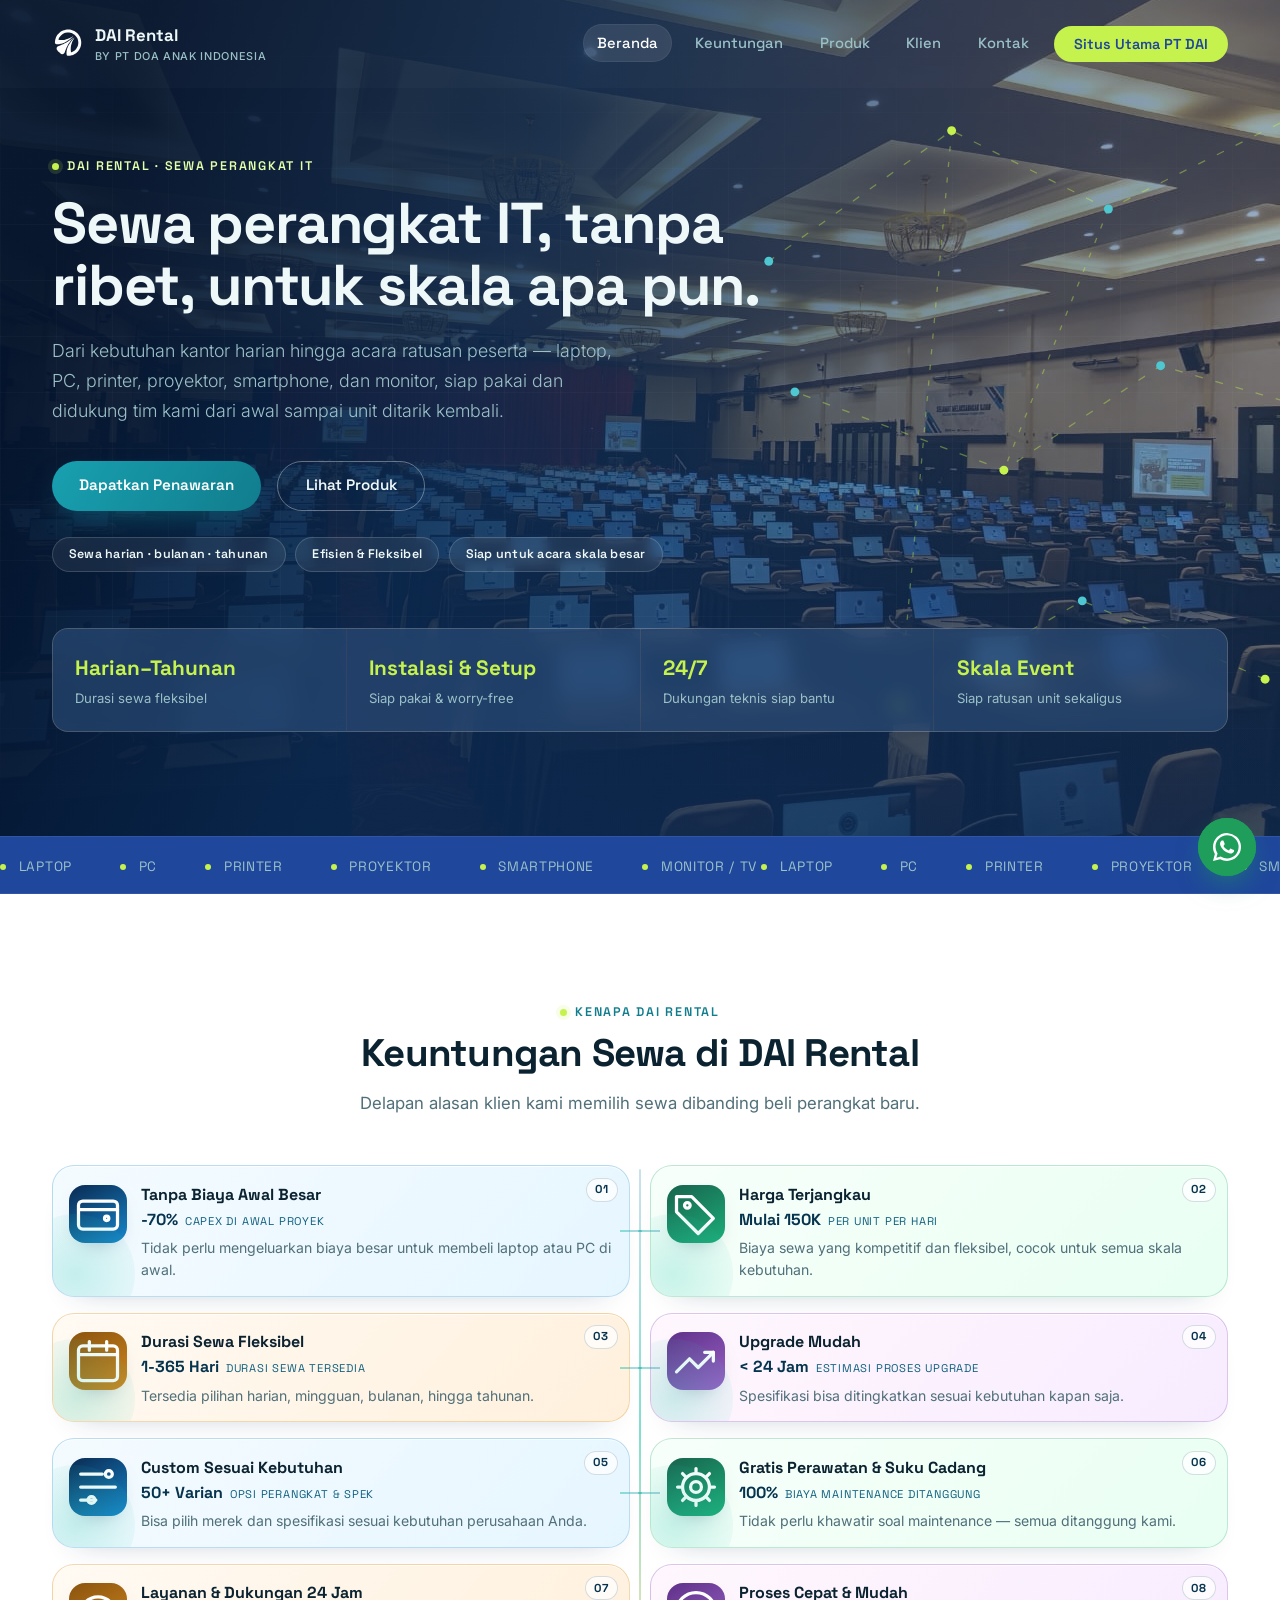
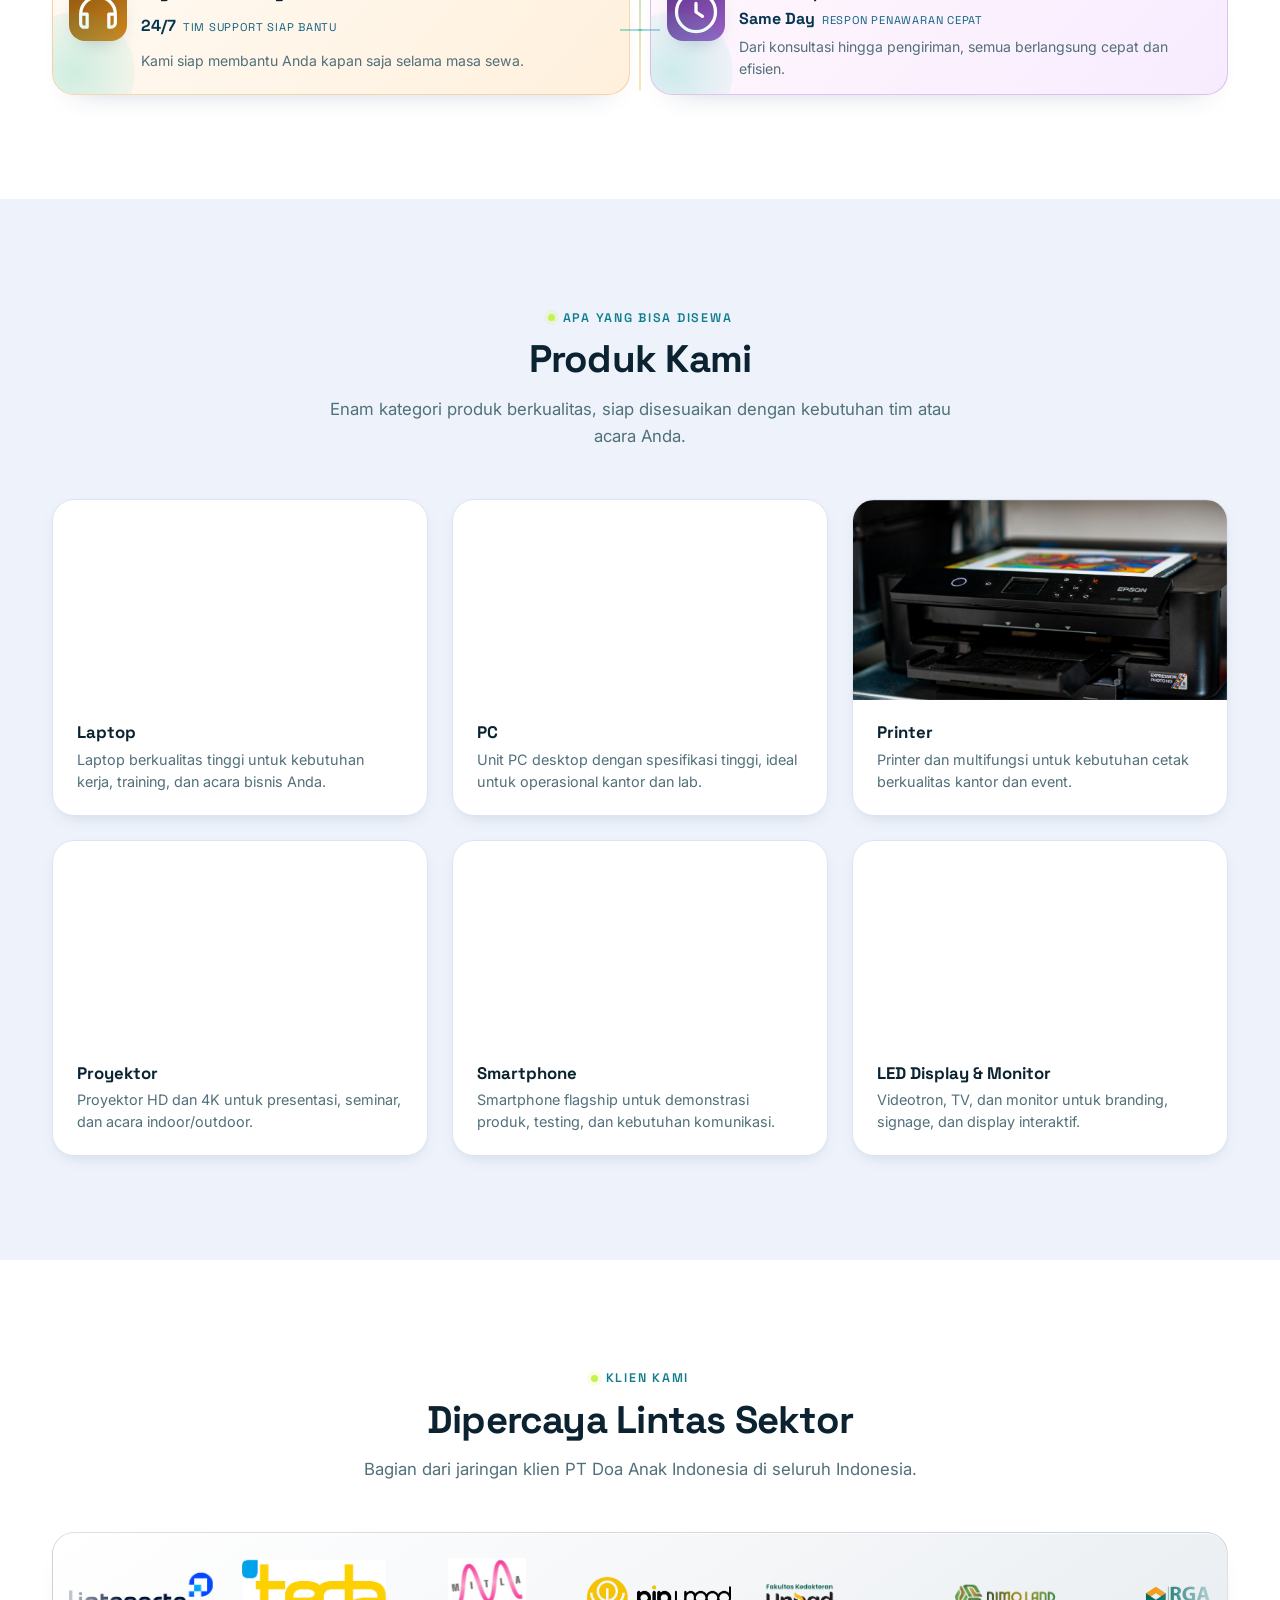
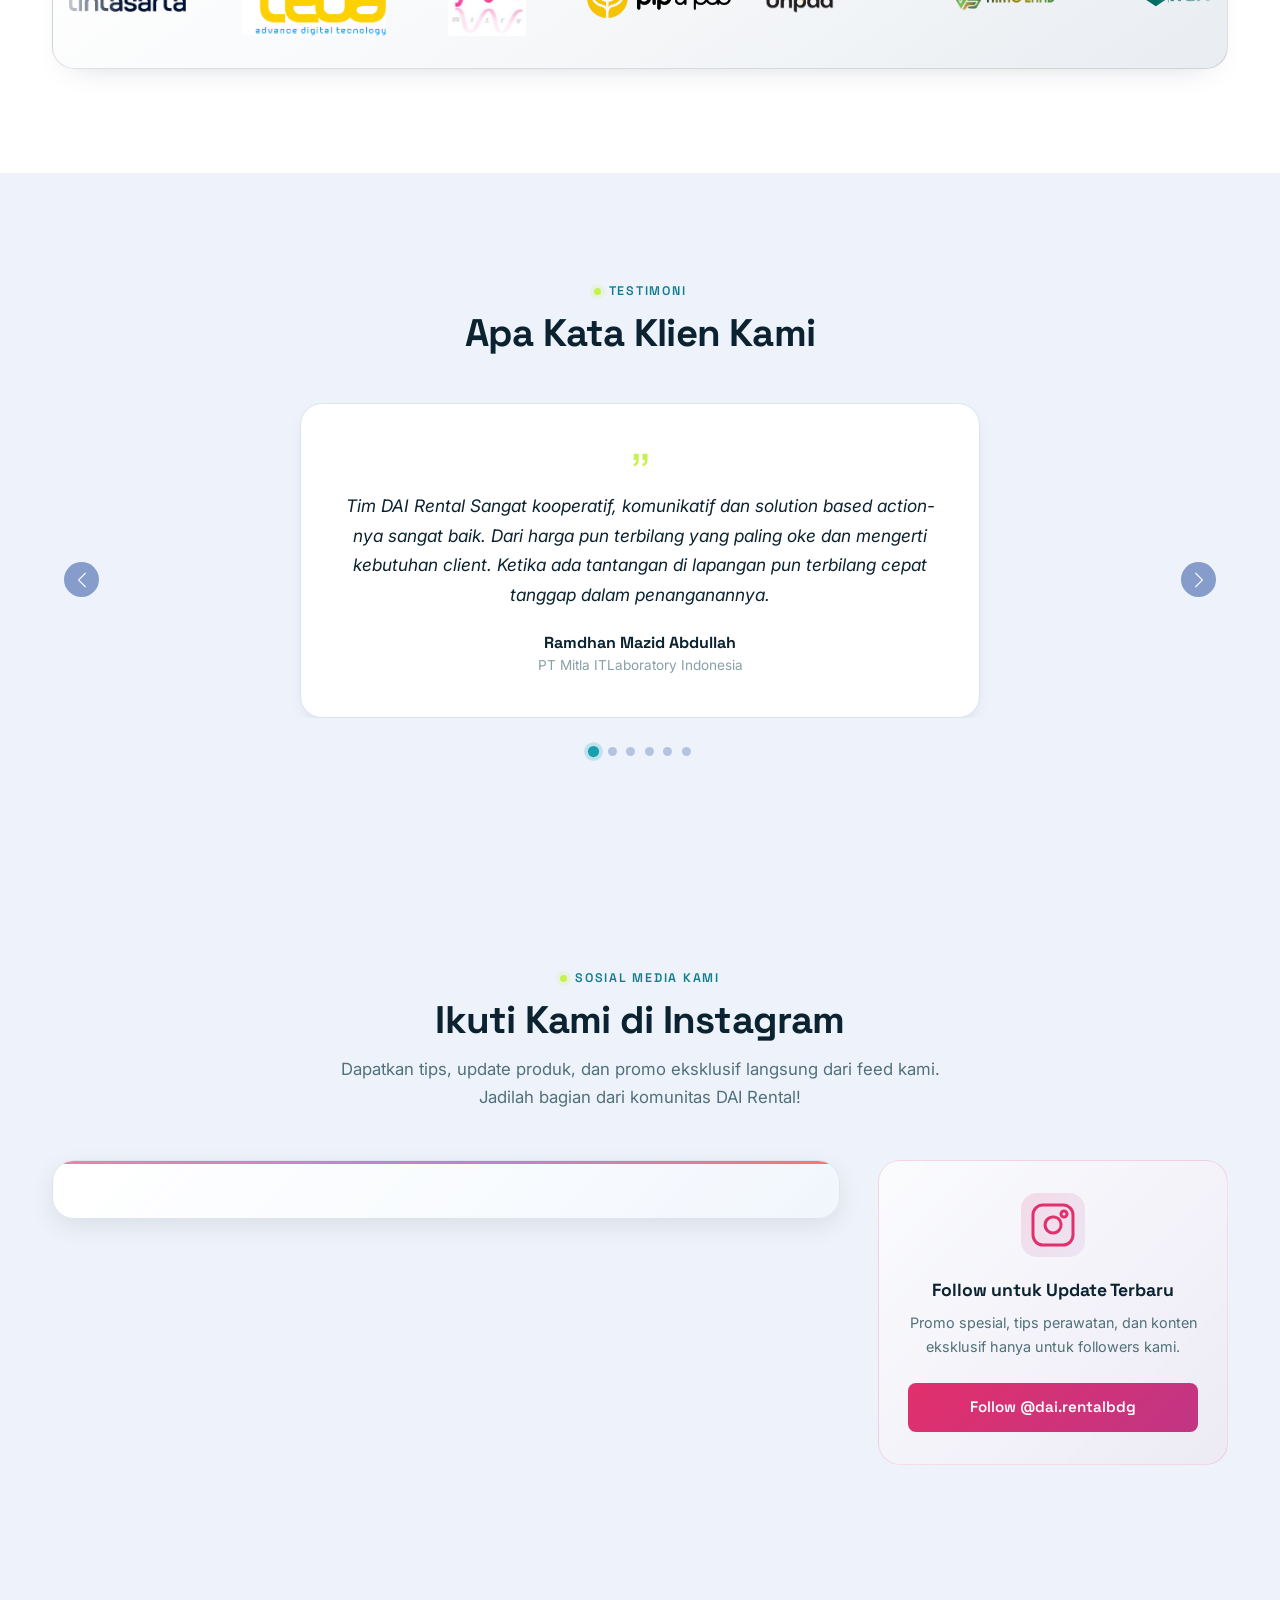
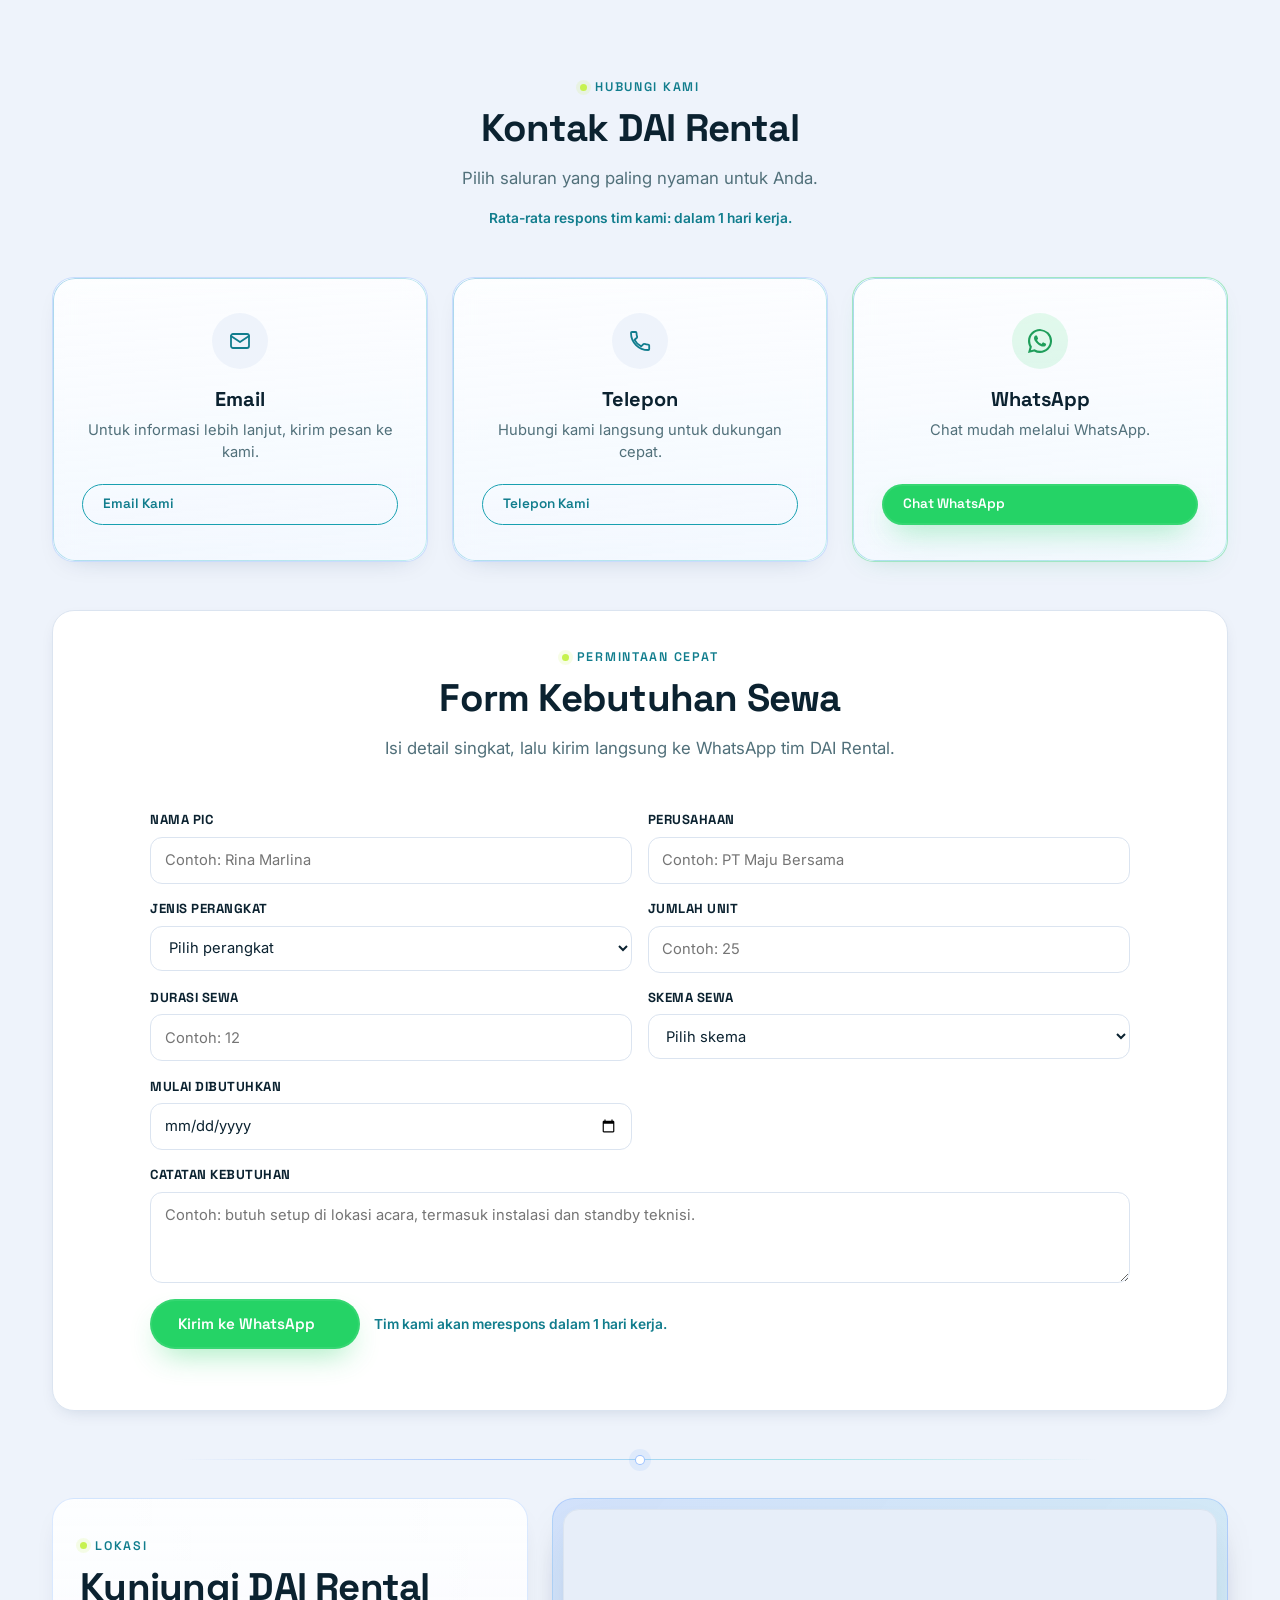
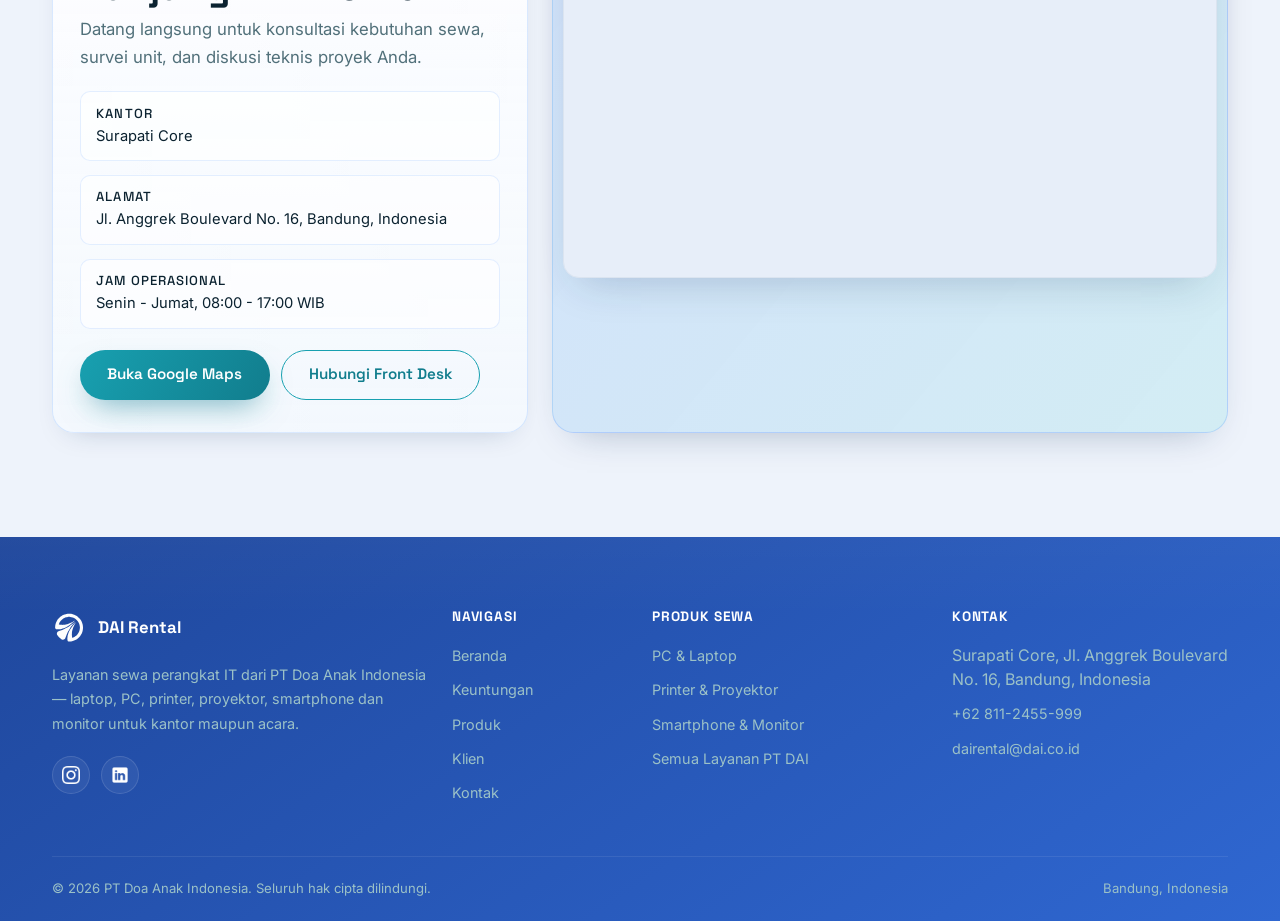
==== commit 95082c04: "change form" ====
--- a/dairental.html
+++ b/dairental.html
@@ -501,9 +501,13 @@
             <input id="leadQty" name="leadQty" type="number" min="1" required placeholder="Contoh: 25">
           </div>
           <div class="rental-field">
-            <label for="leadDuration">Durasi Sewa</label>
+            <label for="leadDurationValue">Durasi Sewa</label>
+            <input id="leadDurationValue" name="leadDurationValue" type="number" min="1" required placeholder="Contoh: 12">
+          </div>
+          <div class="rental-field">
+            <label for="leadDuration">Skema Sewa</label>
             <select id="leadDuration" name="leadDuration" required>
-              <option value="" selected disabled>Pilih durasi</option>
+              <option value="" selected disabled>Pilih skema</option>
               <option value="Harian">Harian</option>
               <option value="Mingguan">Mingguan</option>
               <option value="Bulanan">Bulanan</option>
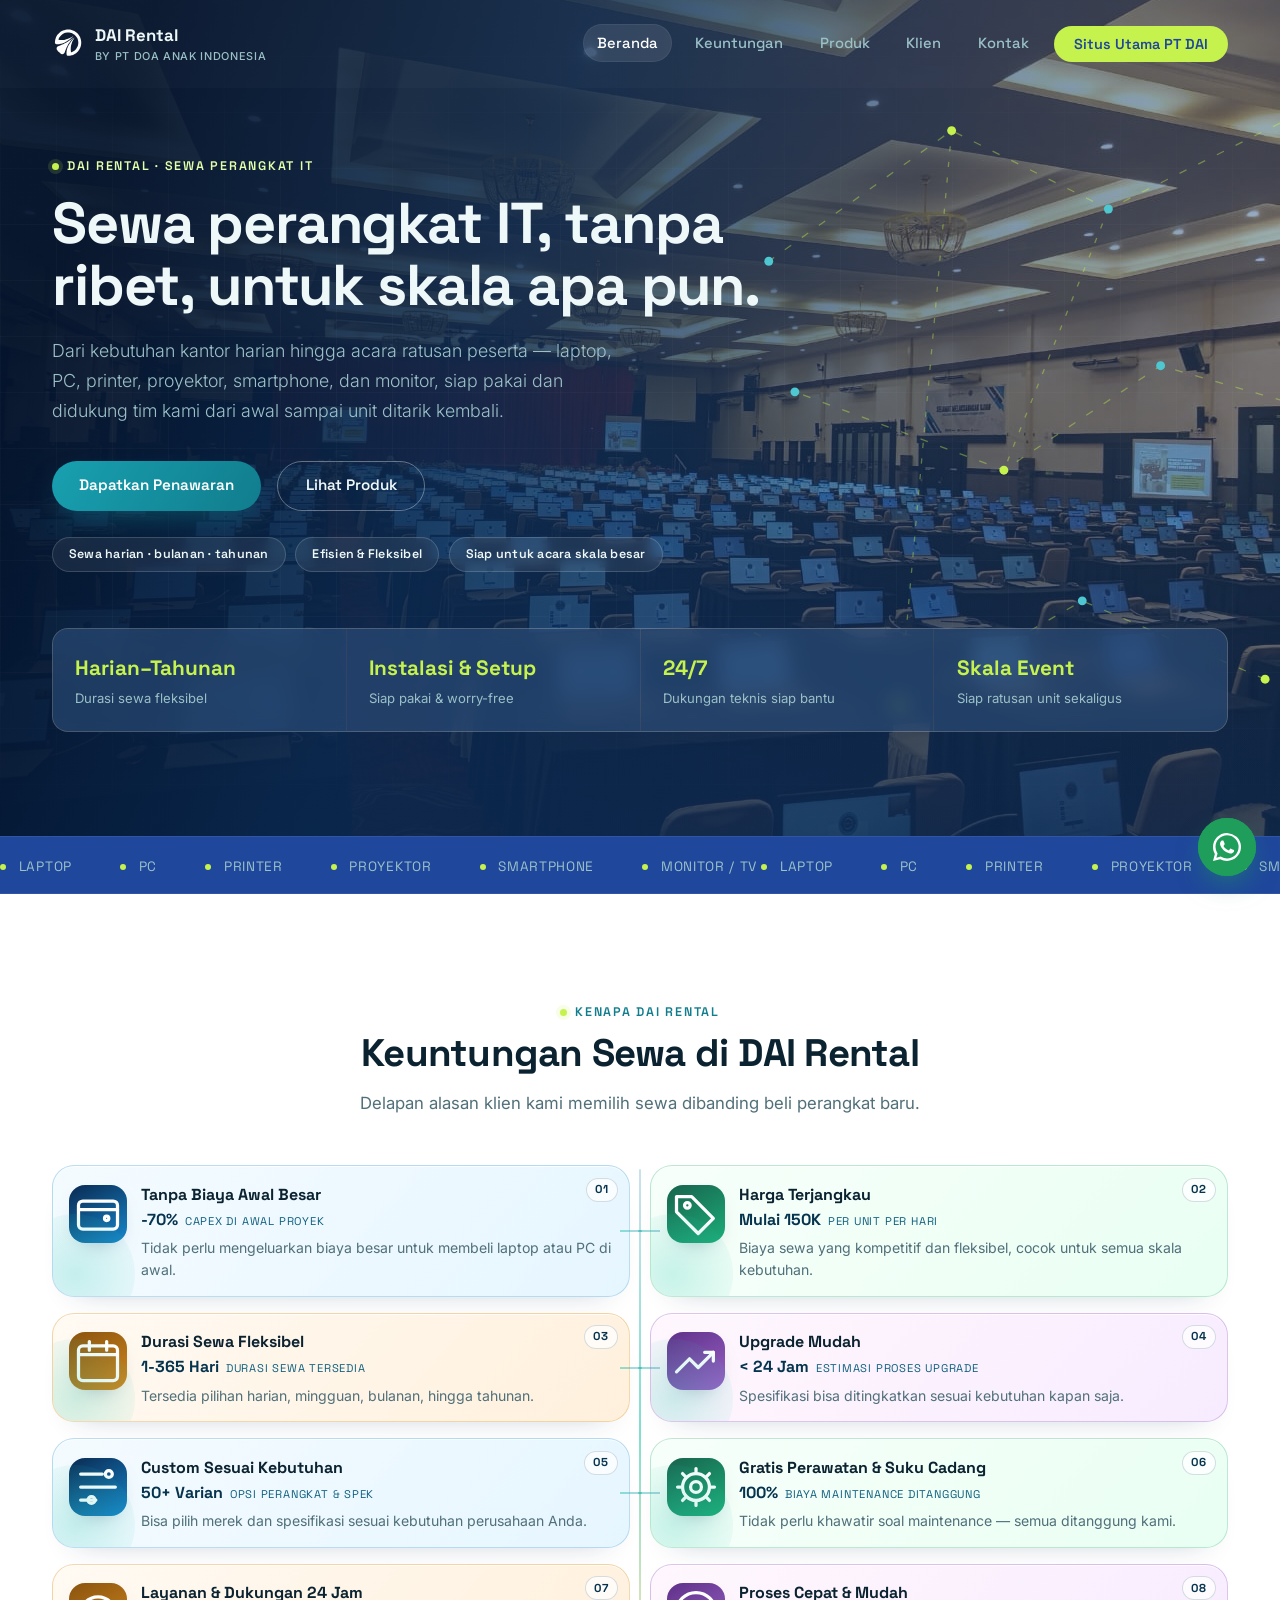
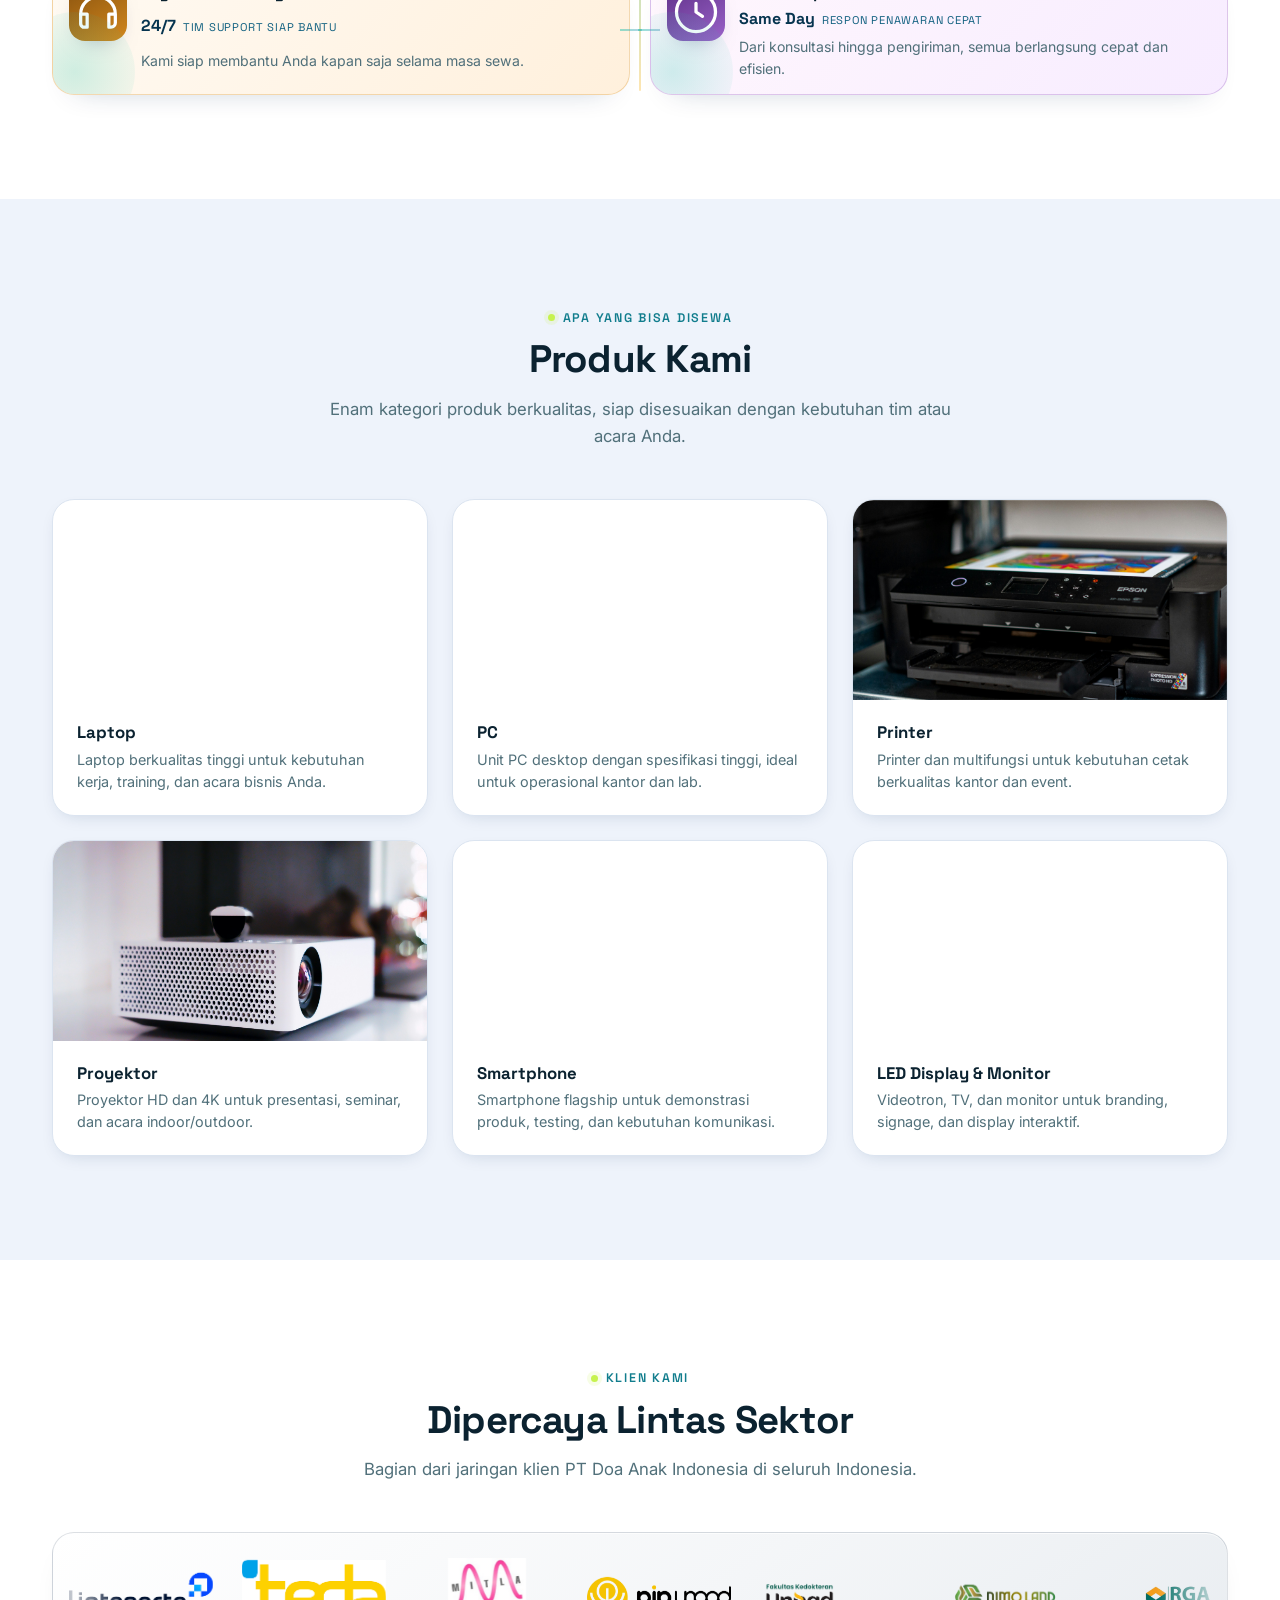
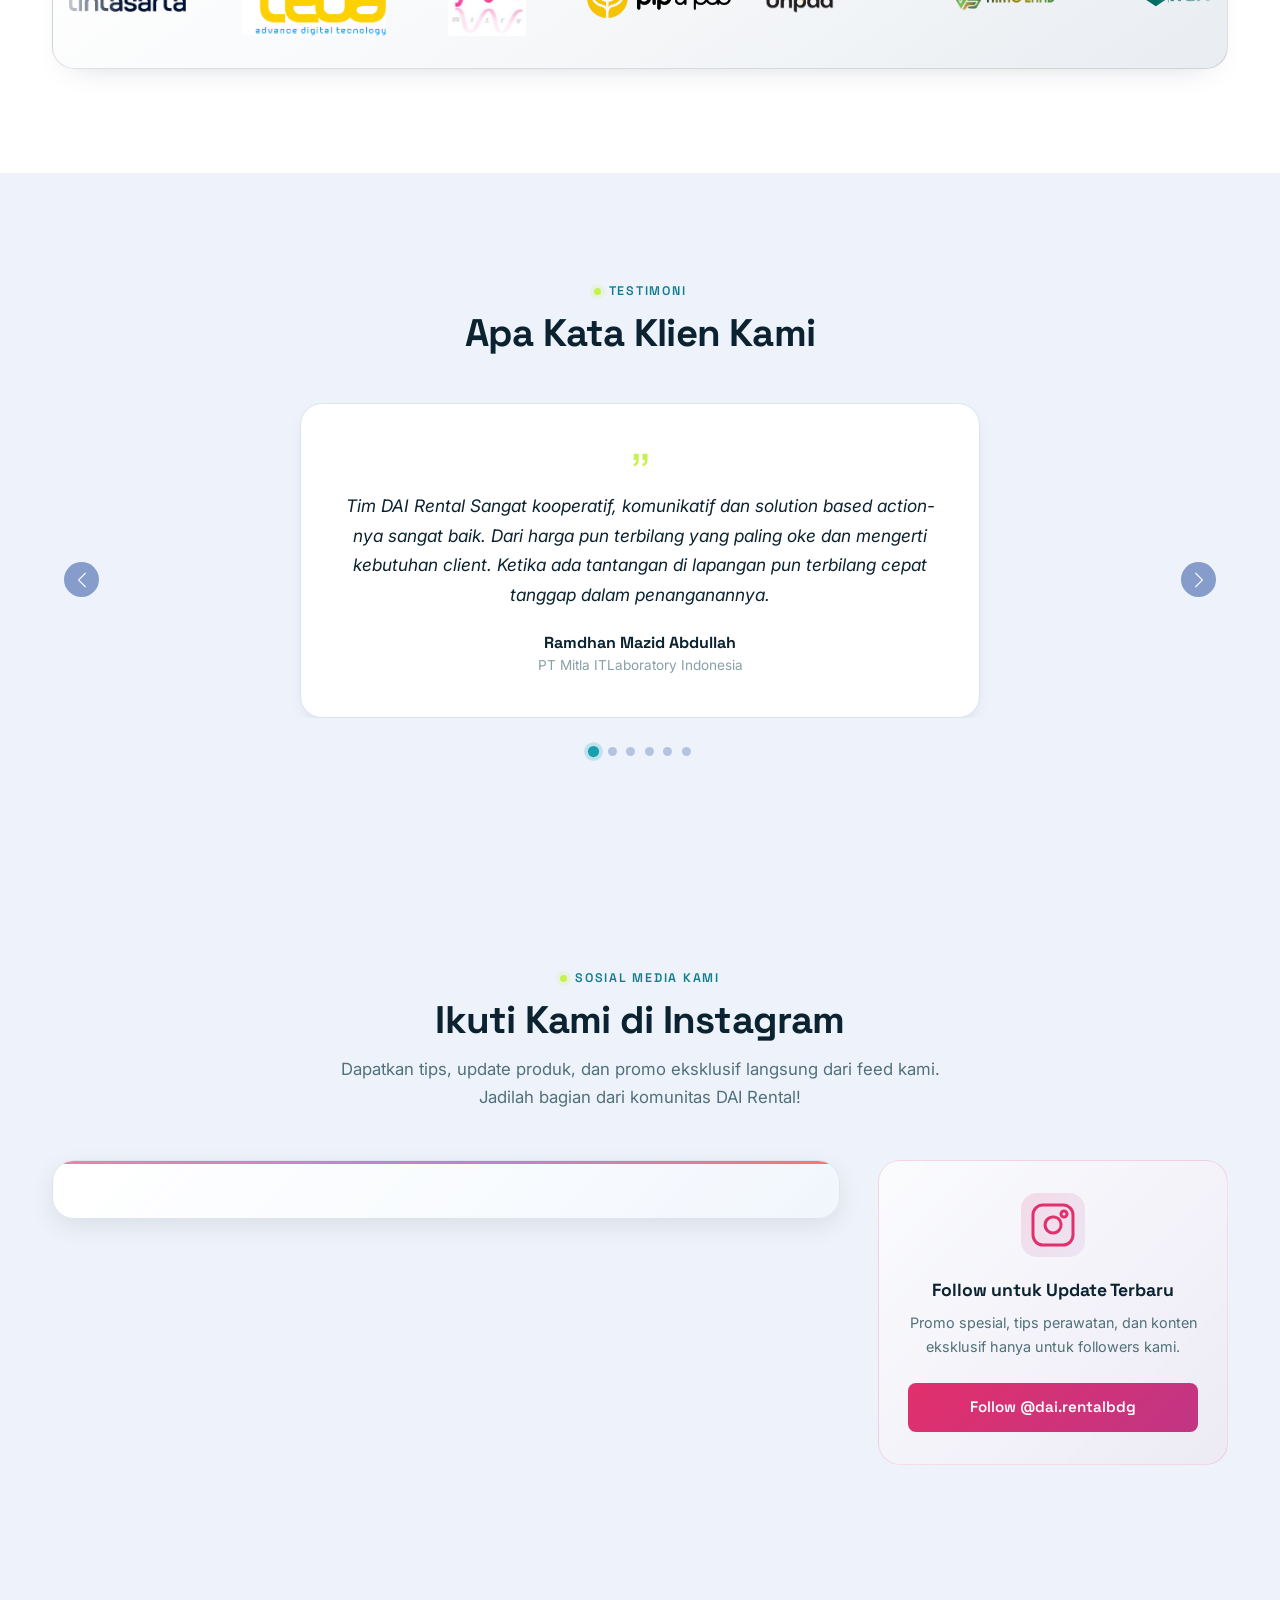
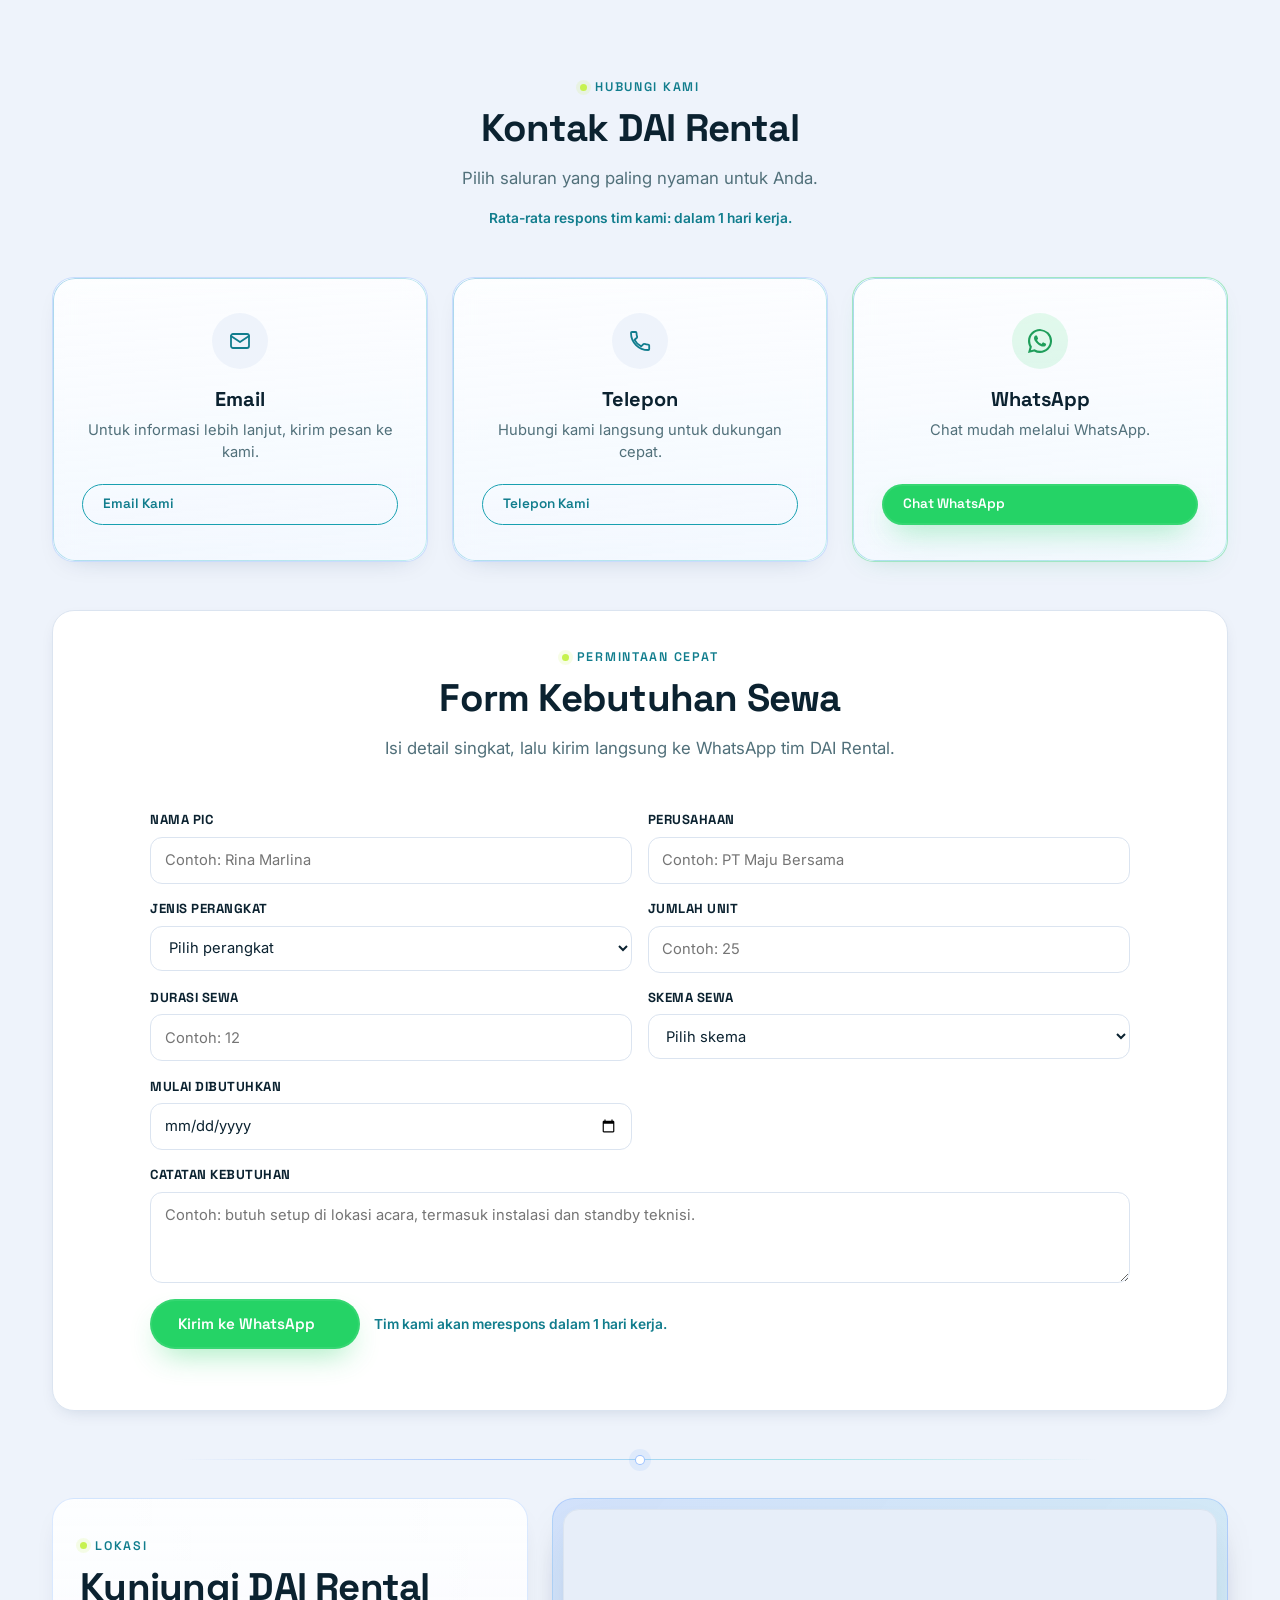
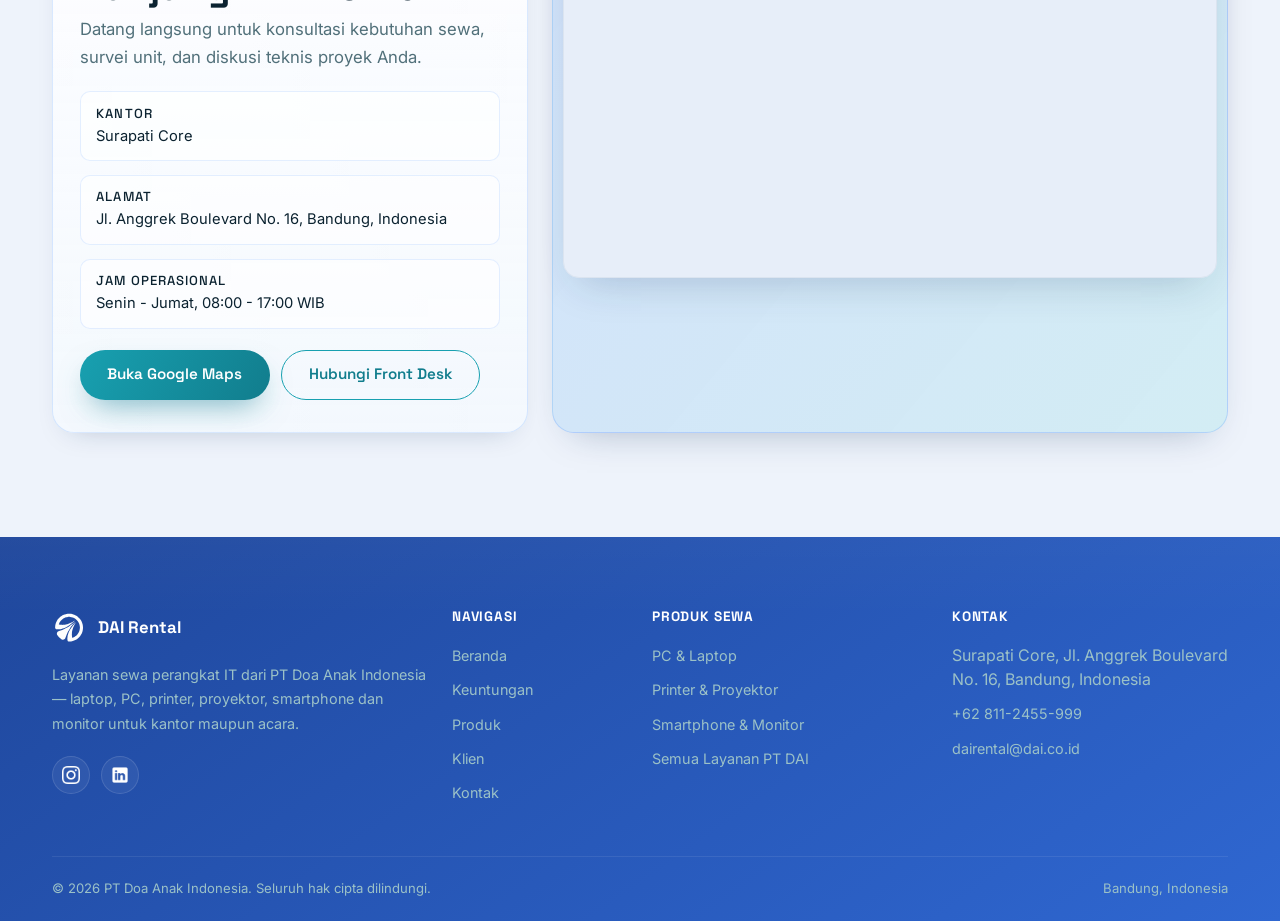
==== commit ba6d7f15: "Update device selection options for rental form" ====
--- a/dairental.html
+++ b/dairental.html
@@ -490,9 +490,12 @@
             <label for="leadDevice">Jenis Perangkat</label>
             <select id="leadDevice" name="leadDevice" required>
               <option value="" selected disabled>Pilih perangkat</option>
-              <option value="PC / Laptop">PC / Laptop</option>
-              <option value="Printer / Proyektor">Printer / Proyektor</option>
-              <option value="Smartphone / Monitor">Smartphone / Monitor</option>
+              <option value="Laptop">Laptop</option>
+              <option value="PC">PC</option>
+              <option value="Printer">Printer</option>
+              <option value="Proyektor">Proyektor</option>
+              <option value="Smartphone">Smartphone</option>
+              <option value="Monitor">Monitor</option>
               <option value="Lainnya">Lainnya</option>
             </select>
           </div>
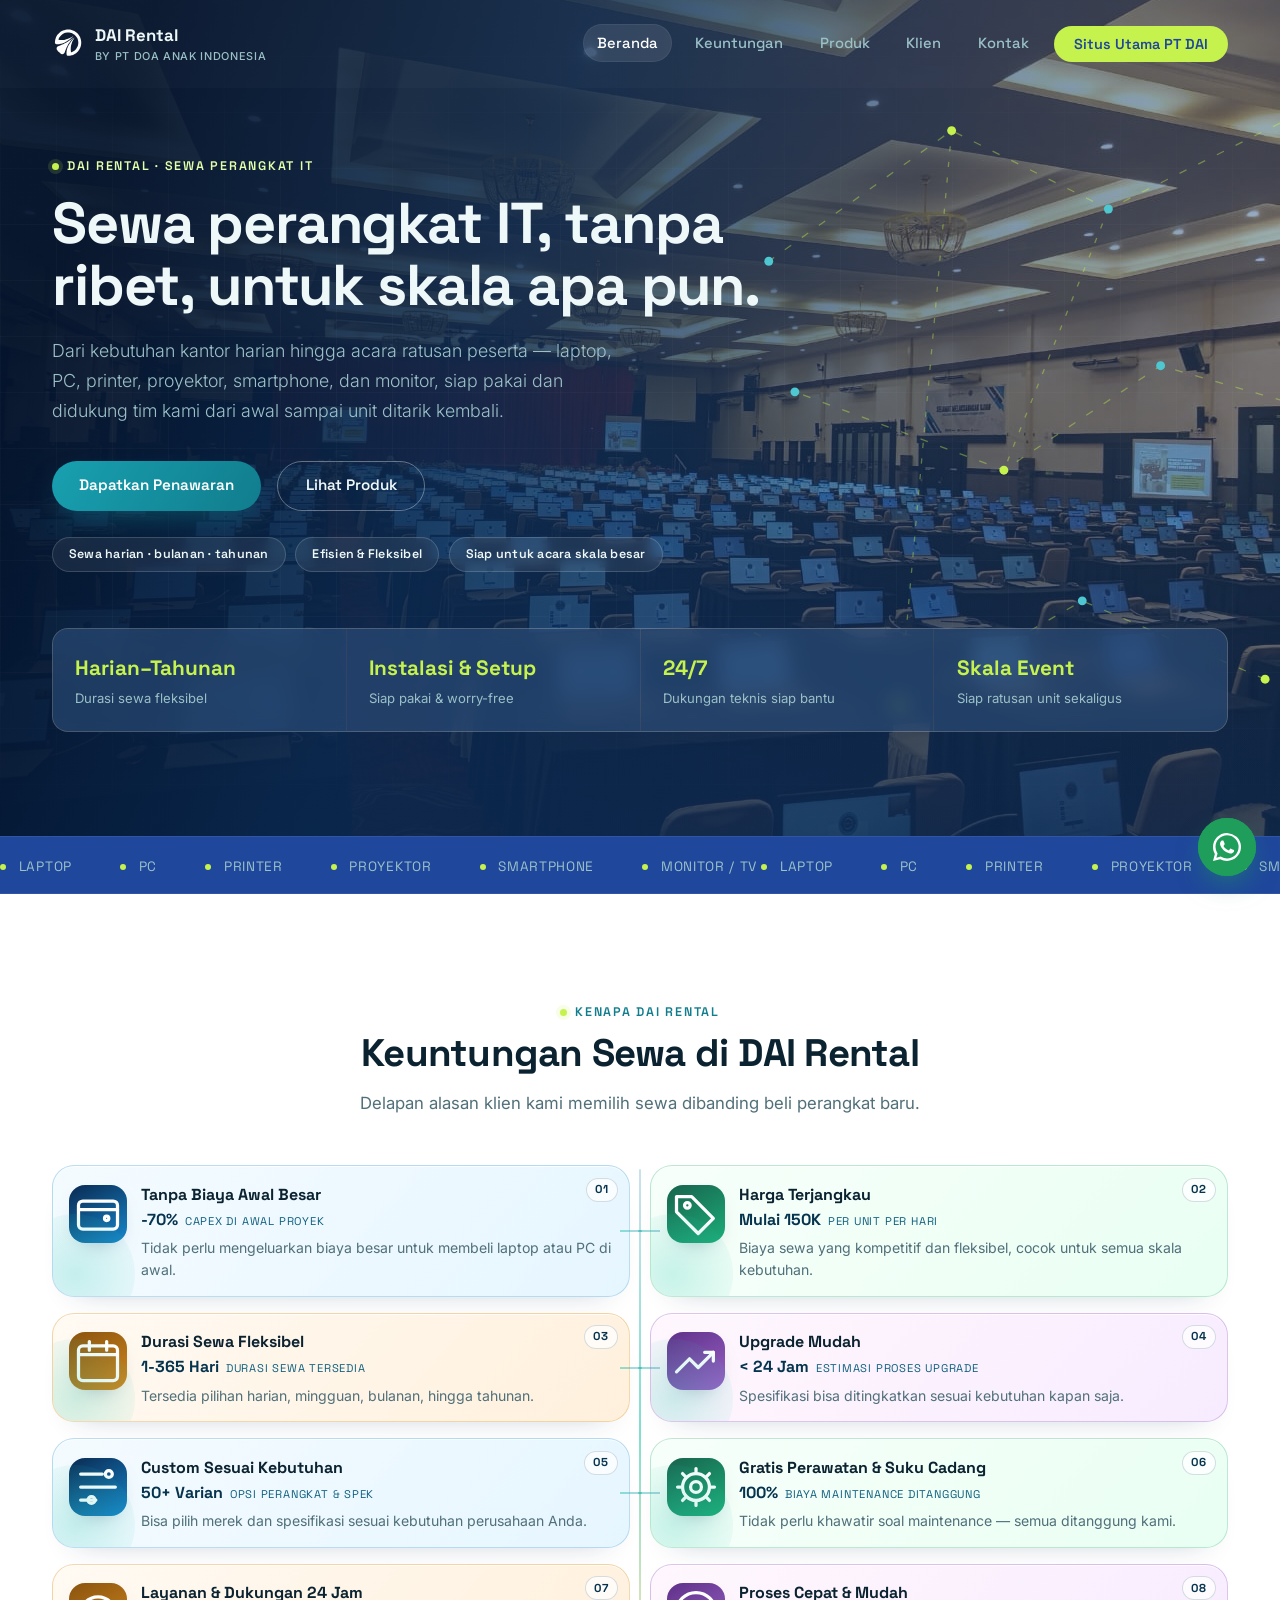
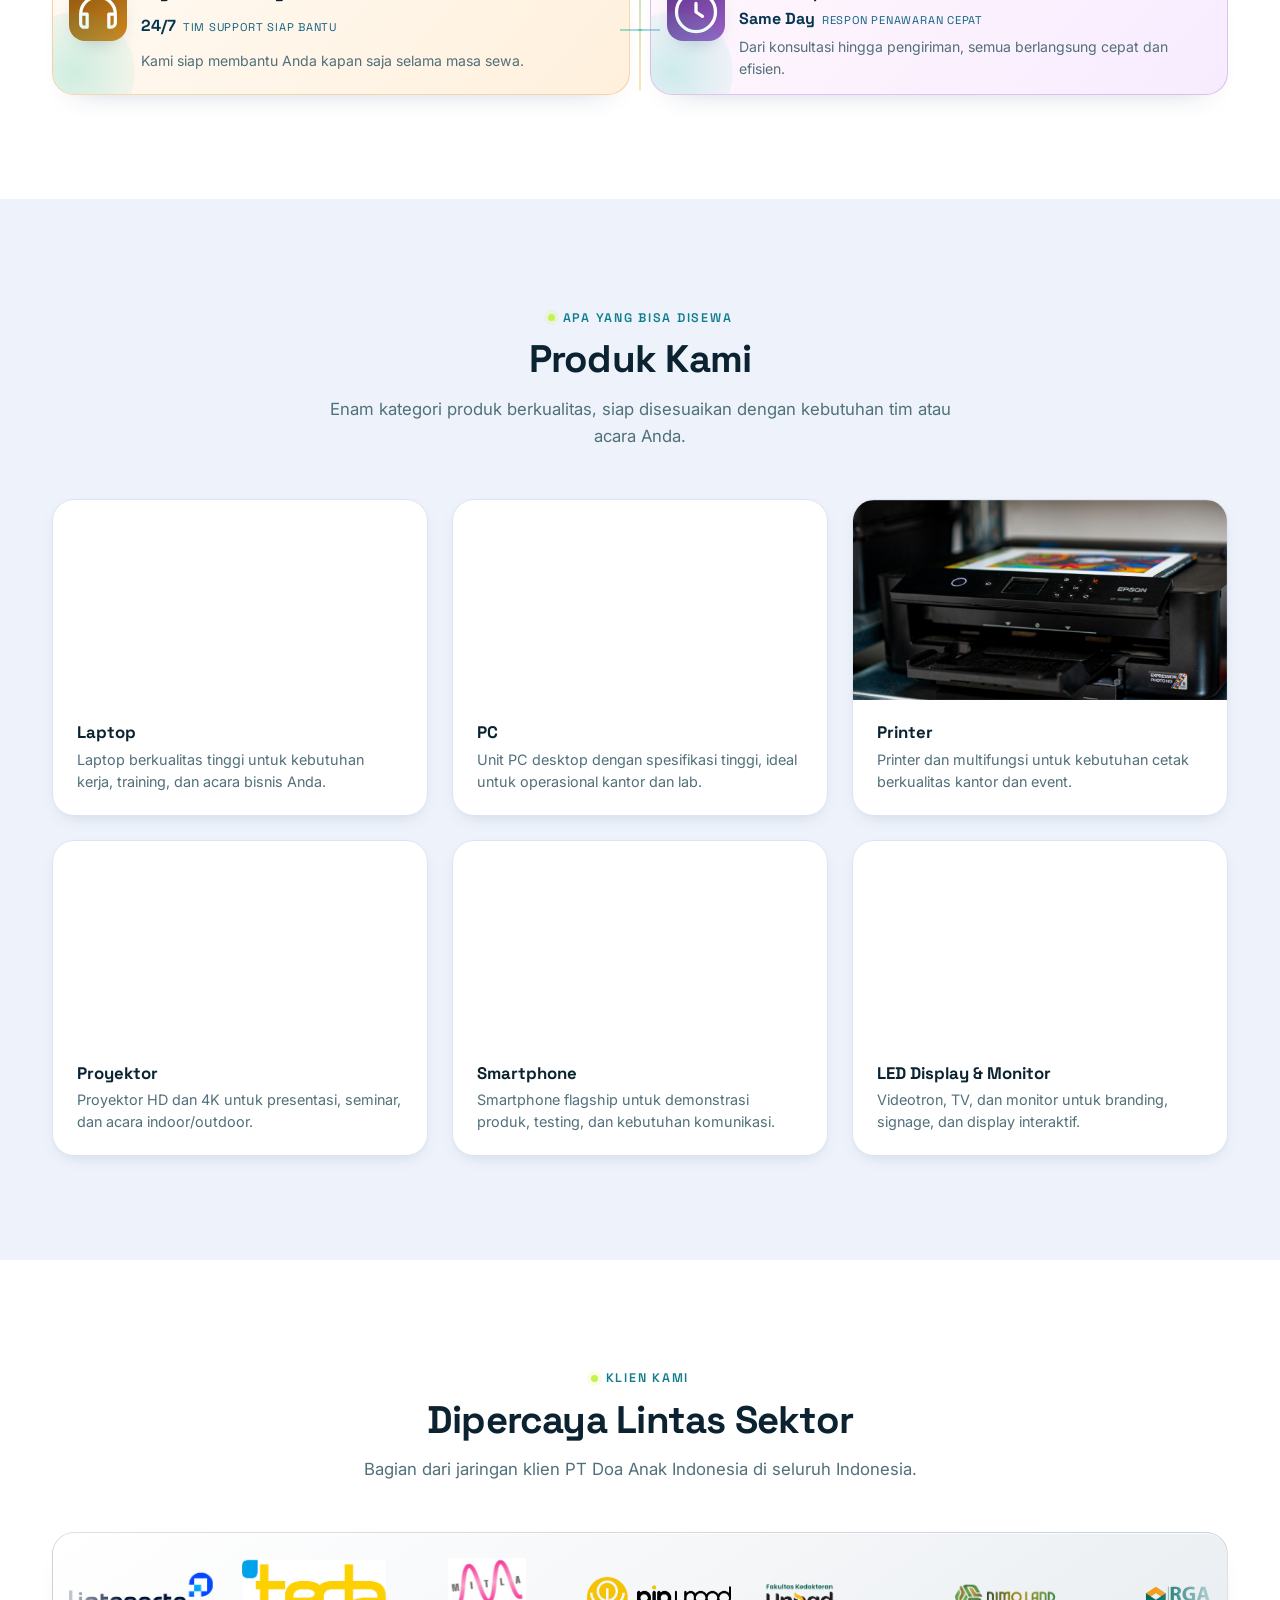
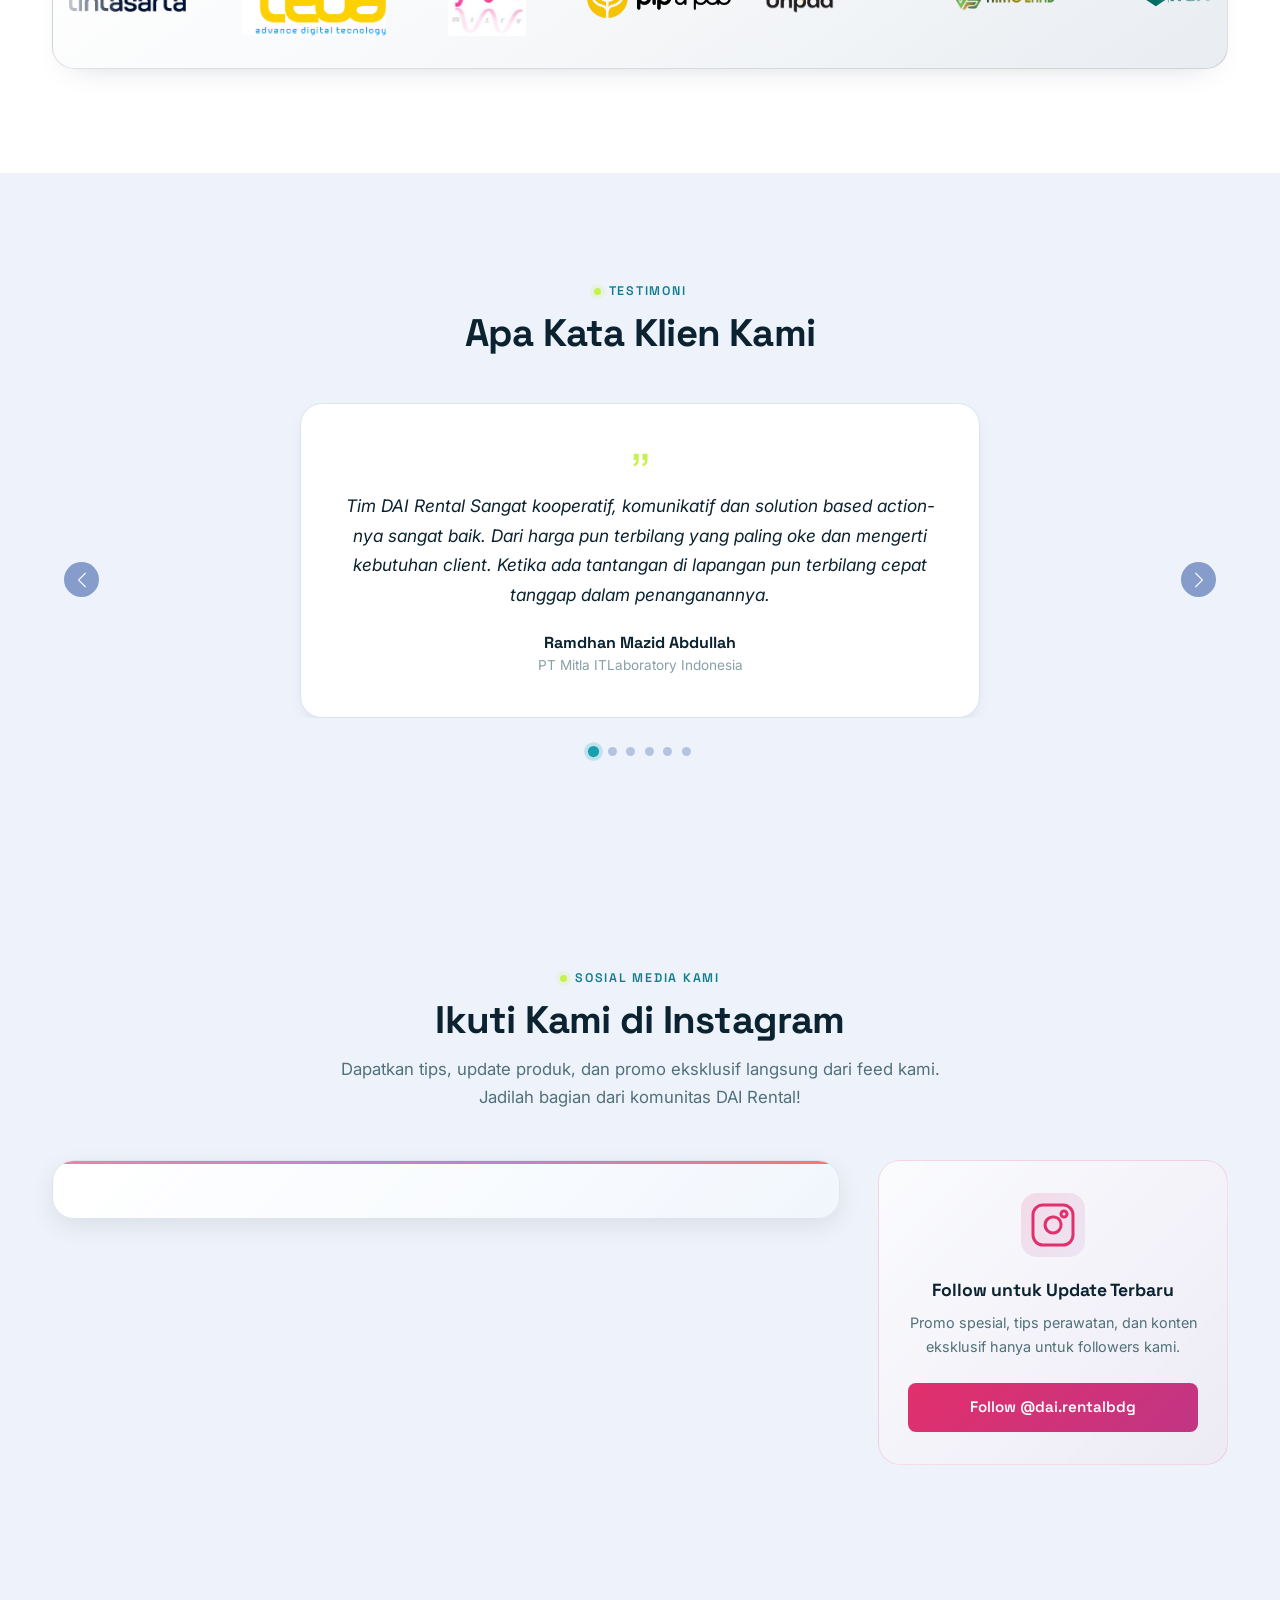
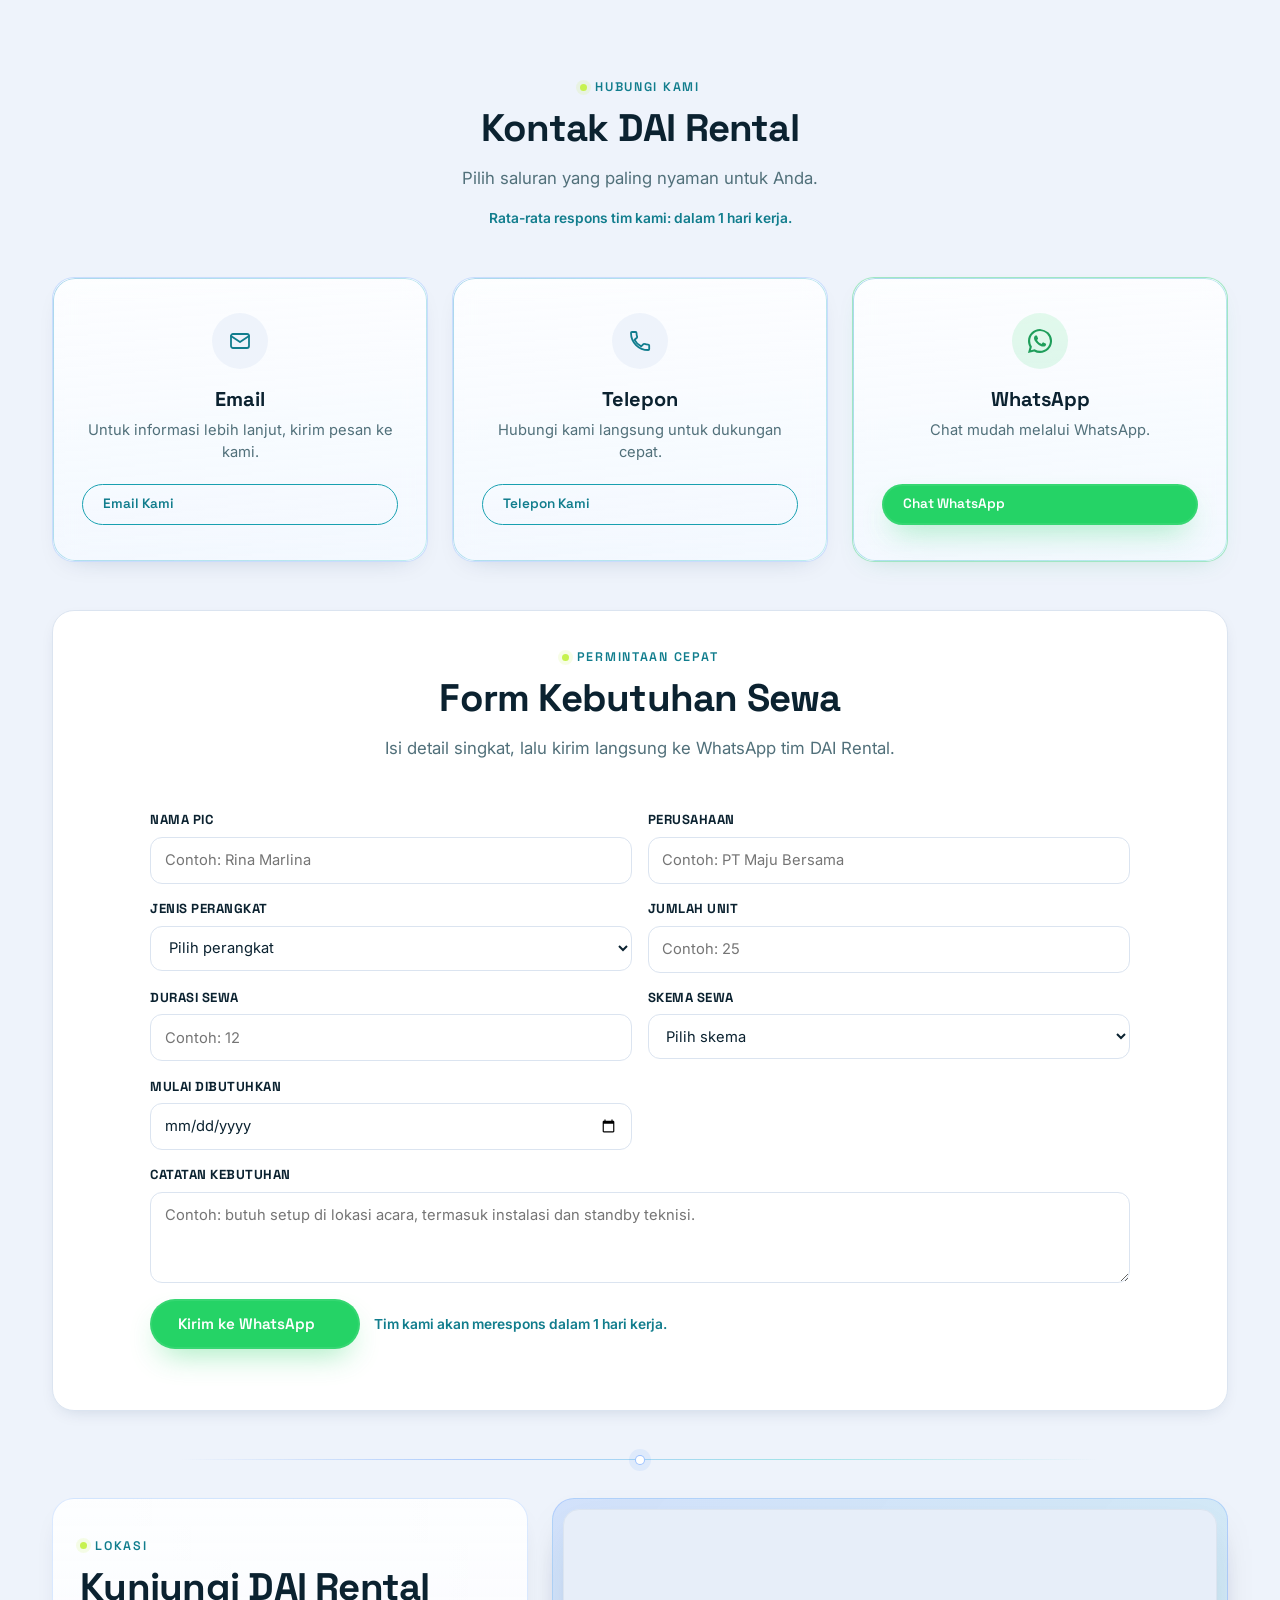
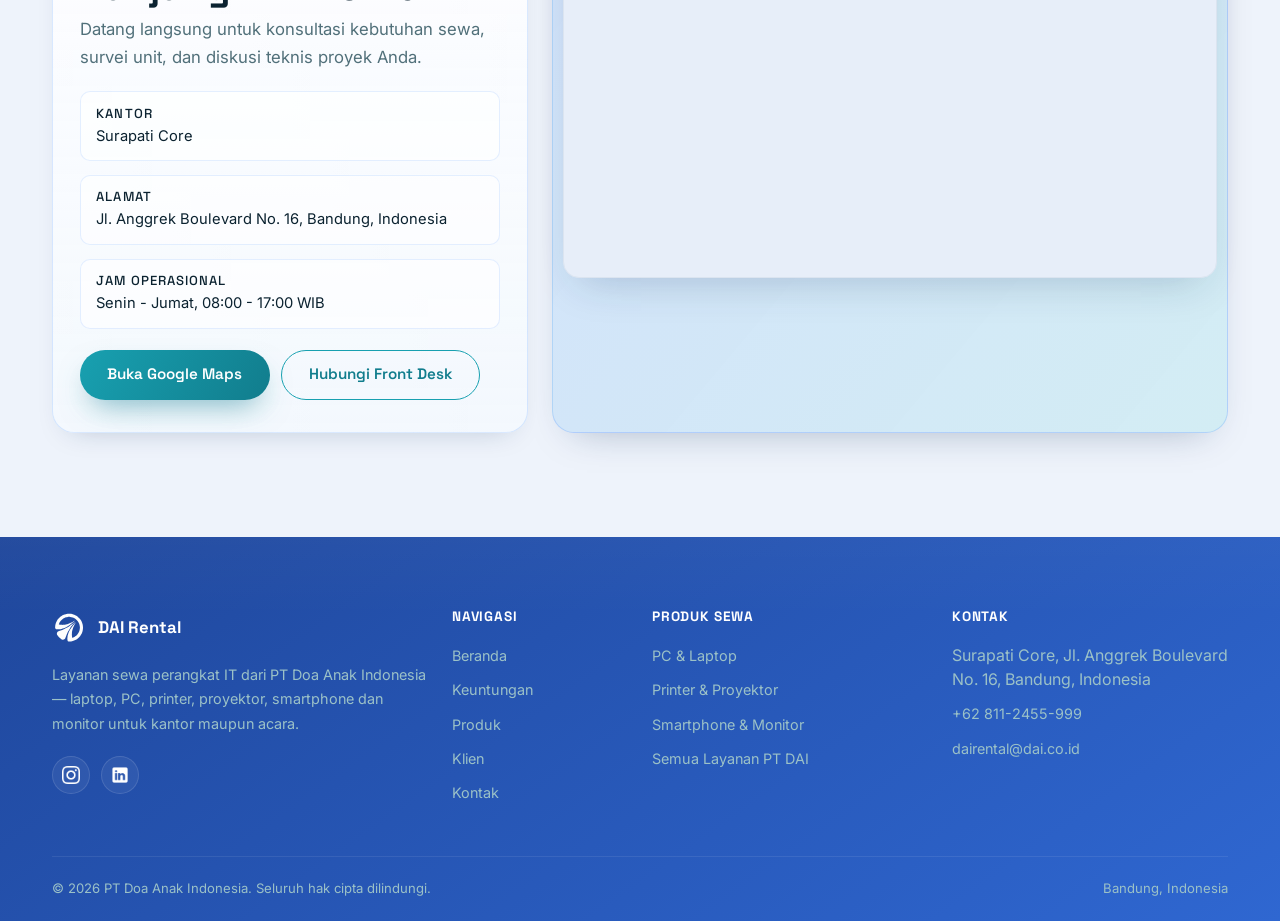
==== commit 631f232a: "Fix Field Form" ====
--- a/dairental.html
+++ b/dairental.html
@@ -511,10 +511,10 @@
             <label for="leadDuration">Skema Sewa</label>
             <select id="leadDuration" name="leadDuration" required>
               <option value="" selected disabled>Pilih skema</option>
-              <option value="Harian">Harian</option>
-              <option value="Mingguan">Mingguan</option>
-              <option value="Bulanan">Bulanan</option>
-              <option value="Tahunan">Tahunan</option>
+              <option value="Harian">Hari</option>
+              <option value="Mingguan">Minggu</option>
+              <option value="Bulanan">Bulan</option>
+              <option value="Tahunan">Tahun</option>
             </select>
           </div>
           <div class="rental-field">
